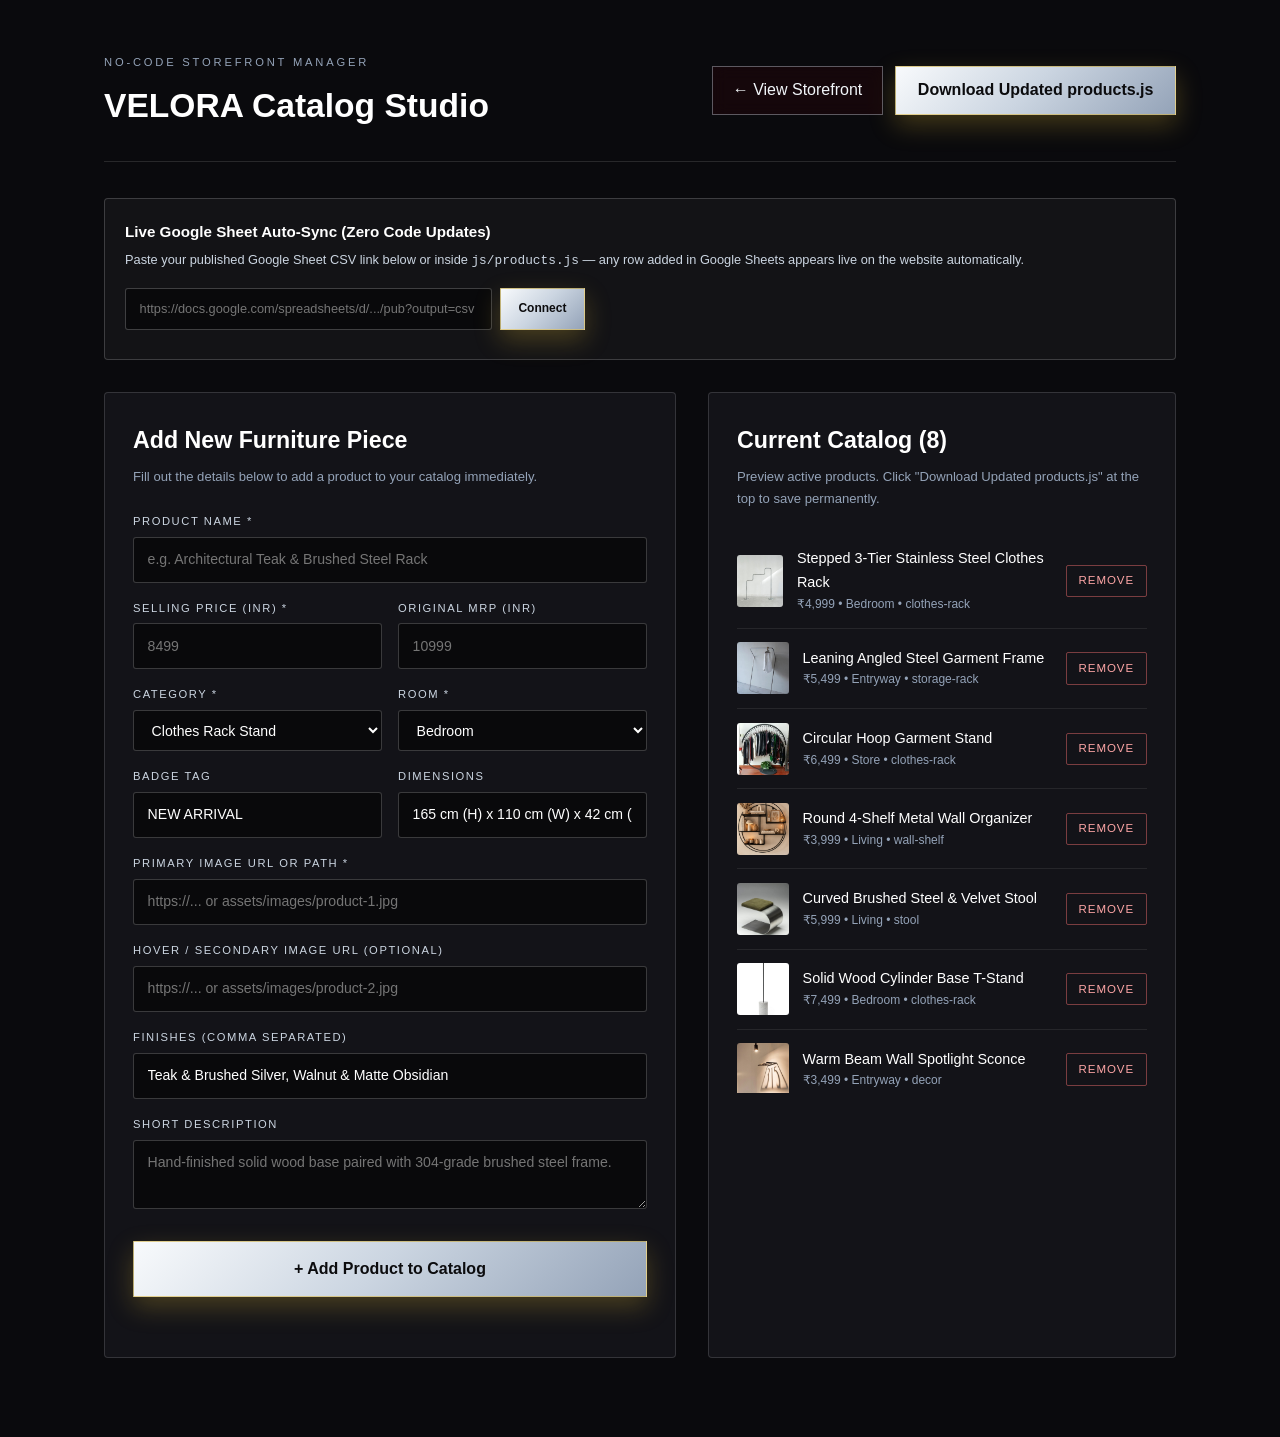
==== admin.html @ 6fe1821c "Editorial luxury polish on Royal Maroon & Champagne Gold theme" ====
﻿<!DOCTYPE html>
<html lang="en">
<head>
  <meta charset="UTF-8" />
  <meta name="viewport" content="width=device-width, initial-scale=1.0" />
  <title>VELORA — Studio Catalog Manager</title>
  <link rel="stylesheet" href="css/base.css?v=2027" />
  <link rel="stylesheet" href="css/components.css?v=2027" />
  <link rel="stylesheet" href="css/sections.css?v=2027" />
  <style>
    body { background: #0a0a0d; color: #f8fafc; min-height: 100vh; }
    .admin-wrap { max-width: 1120px; margin: 0 auto; padding: 3rem 1.5rem 5rem; }
    .admin-header { display: flex; flex-wrap: wrap; justify-content: space-between; align-items: center; gap: 1rem; padding-bottom: 1.75rem; border-bottom: 1px solid rgba(255,255,255,0.12); margin-bottom: 2.25rem; }
    .admin-grid { display: grid; grid-template-columns: 1.1fr 0.9fr; gap: 2rem; }
    @media (max-width: 900px) { .admin-grid { grid-template-columns: 1fr; } }
    .admin-card { background: #131318; border: 1px solid rgba(255,255,255,0.14); border-radius: 4px; padding: 1.75rem; }
    .admin-card h2 { font-family: var(--font-serif); font-size: 1.45rem; margin-bottom: 0.4rem; color: #ffffff; }
    .admin-sub { font-size: 0.82rem; color: #94a3b8; margin-bottom: 1.5rem; }
    .form-grid { display: grid; grid-template-columns: 1fr 1fr; gap: 1rem; }
    .form-full { grid-column: 1 / -1; }
    .field label { display: block; font-size: 0.7rem; letter-spacing: 0.14em; text-transform: uppercase; color: #cbd5e1; margin-bottom: 0.4rem; }
    .field input, .field select, .field textarea { width: 100%; padding: 0.65rem 0.85rem; background: #09090b; border: 1px solid rgba(255,255,255,0.2); border-radius: 3px; color: #ffffff; font-size: 0.88rem; }
    .field input:focus, .field select:focus, .field textarea:focus { outline: none; border-color: #ffffff; }
    .sheet-banner { background: rgba(255,255,255,0.04); border: 1px solid rgba(255,255,255,0.18); padding: 1.25rem; border-radius: 4px; margin-bottom: 2rem; }
    .product-list-item { display: flex; justify-content: space-between; align-items: center; gap: 1rem; padding: 0.85rem 0; border-bottom: 1px solid rgba(255,255,255,0.08); }
    .product-list-item img { width: 52px; height: 52px; object-fit: cover; border-radius: 3px; background: #1e1e24; }
    .btn-del { padding: 0.35rem 0.75rem; border: 1px solid rgba(248,113,113,0.45); color: #fca5a5; border-radius: 2px; font-size: 0.72rem; text-transform: uppercase; letter-spacing: 0.08em; }
    .btn-del:hover { background: rgba(239,68,68,0.16); }
    .toast-msg { margin-top: 1rem; font-size: 0.84rem; color: #86efac; min-height: 1.2em; }
  </style>
</head>
<body>
  <div class="admin-wrap">
    <div class="admin-header">
      <div>
        <span style="font-size:0.7rem;letter-spacing:0.25em;text-transform:uppercase;color:#94a3b8;">No-Code Storefront Manager</span>
        <h1 style="font-family:var(--font-serif);font-size:2.1rem;color:#ffffff;margin-top:0.2rem;">VELORA Catalog Studio</h1>
      </div>
      <div style="display:flex;gap:0.75rem;flex-wrap:wrap;">
        <a href="index.html" class="btn-outline-gold" style="padding:0.65rem 1.25rem;">&larr; View Storefront</a>
        <button type="button" id="downloadProductsBtn" class="btn-gold" style="padding:0.65rem 1.35rem;">Download Updated products.js</button>
      </div>
    </div>

    <div class="sheet-banner">
      <div style="display:flex;flex-wrap:wrap;justify-content:space-between;align-items:center;gap:1rem;">
        <div>
          <strong style="color:#ffffff;font-size:0.95rem;">Live Google Sheet Auto-Sync (Zero Code Updates)</strong>
          <p style="font-size:0.8rem;color:#cbd5e1;margin-top:0.25rem;">Paste your published Google Sheet CSV link below or inside <code>js/products.js</code> — any row added in Google Sheets appears live on the website automatically.</p>
        </div>
        <div style="display:flex;gap:0.5rem;flex:1;min-width:280px;max-width:460px;">
          <input type="url" id="sheetUrlInput" placeholder="https://docs.google.com/spreadsheets/d/.../pub?output=csv" style="flex:1;padding:0.6rem 0.85rem;background:#09090b;border:1px solid rgba(255,255,255,0.22);color:#fff;border-radius:3px;font-size:0.8rem;" />
          <button type="button" id="saveSheetBtn" class="btn-gold" style="padding:0.6rem 1.1rem;font-size:0.75rem;">Connect</button>
        </div>
      </div>
      <div id="sheetStatus" style="font-size:0.78rem;color:#94a3b8;margin-top:0.6rem;"></div>
    </div>

    <div class="admin-grid">
      <div class="admin-card">
        <h2>Add New Furniture Piece</h2>
        <p class="admin-sub">Fill out the details below to add a product to your catalog immediately.</p>
        <form id="addProductForm" class="form-grid">
          <div class="field form-full">
            <label>Product Name *</label>
            <input type="text" id="pName" required placeholder="e.g. Architectural Teak & Brushed Steel Rack" />
          </div>
          <div class="field">
            <label>Selling Price (INR) *</label>
            <input type="number" id="pPrice" required placeholder="8499" />
          </div>
          <div class="field">
            <label>Original MRP (INR)</label>
            <input type="number" id="pMrp" placeholder="10999" />
          </div>
          <div class="field">
            <label>Category *</label>
            <select id="pCategory">
              <option value="clothes-racks">Clothes Rack Stand</option>
              <option value="shoe-racks">Shoe Rack</option>
              <option value="storage-racks">Storage Rack</option>
              <option value="wall-shelves">Wall Shelves</option>
              <option value="stools">Sculpted Stools</option>
              <option value="decor">Home Decor</option>
            </select>
          </div>
          <div class="field">
            <label>Room *</label>
            <select id="pRoom">
              <option value="Bedroom">Bedroom</option>
              <option value="Entryway">Entryway</option>
              <option value="Living Room">Living Room</option>
              <option value="Dressing Area">Dressing Area</option>
              <option value="Dining & Bar">Dining & Bar</option>
            </select>
          </div>
          <div class="field">
            <label>Badge Tag</label>
            <input type="text" id="pBadge" value="NEW ARRIVAL" placeholder="NEW ARRIVAL / BEST SELLER" />
          </div>
          <div class="field">
            <label>Dimensions</label>
            <input type="text" id="pDim" value="165 cm (H) x 110 cm (W) x 42 cm (D)" />
          </div>
          <div class="field form-full">
            <label>Primary Image URL or Path *</label>
            <input type="text" id="pImg1" required placeholder="https://... or assets/images/product-1.jpg" />
          </div>
          <div class="field form-full">
            <label>Hover / Secondary Image URL (Optional)</label>
            <input type="text" id="pImg2" placeholder="https://... or assets/images/product-2.jpg" />
          </div>
          <div class="field form-full">
            <label>Finishes (Comma Separated)</label>
            <input type="text" id="pFinishes" value="Teak & Brushed Silver, Walnut & Matte Obsidian" />
          </div>
          <div class="field form-full">
            <label>Short Description</label>
            <textarea id="pDesc" rows="2" placeholder="Hand-finished solid wood base paired with 304-grade brushed steel frame."></textarea>
          </div>
          <div class="form-full" style="margin-top:0.5rem;">
            <button type="submit" class="btn-gold" style="width:100%;padding:0.85rem;">+ Add Product to Catalog</button>
          </div>
        </form>
        <div class="toast-msg" id="adminToast"></div>
      </div>

      <div class="admin-card">
        <h2>Current Catalog (<span id="catalogCount">0</span>)</h2>
        <p class="admin-sub">Preview active products. Click "Download Updated products.js" at the top to save permanently.</p>
        <div id="adminProductList" style="max-height:560px;overflow-y:auto;"></div>
      </div>
    </div>
  </div>

  <script src="js/products.js?v=2027"></script>
  <script>
    const STORAGE_KEY = 'velora_custom_products_v1';
    const SHEET_KEY = 'velora_google_sheet_csv';

    let catalog = JSON.parse(localStorage.getItem(STORAGE_KEY) || 'null') || (typeof VELORA_PRODUCTS !== 'undefined' ? [...VELORA_PRODUCTS] : []);

    const sheetInput = document.getElementById('sheetUrlInput');
    const sheetStatus = document.getElementById('sheetStatus');
    sheetInput.value = localStorage.getItem(SHEET_KEY) || '';

    document.getElementById('saveSheetBtn').addEventListener('click', () => {
      const url = sheetInput.value.trim();
      localStorage.setItem(SHEET_KEY, url);
      sheetStatus.style.color = '#86efac';
      sheetStatus.textContent = url ? '✓ Google Sheet CSV URL saved! Storefront will auto-load rows from this sheet.' : 'Cleared custom sheet URL.';
    });

    function renderCatalogList() {
      document.getElementById('catalogCount').textContent = catalog.length;
      const list = document.getElementById('adminProductList');
      list.innerHTML = catalog.map((p, idx) => `
        <div class="product-list-item">
          <div style="display:flex;align-items:center;gap:0.85rem;">
            <img src="${p.image}" alt="${p.name}" onerror="this.style.opacity=0.3" />
            <div>
              <div style="font-size:0.9rem;color:#fff;font-weight:500;">${p.name}</div>
              <div style="font-size:0.75rem;color:#94a3b8;">₹${Number(p.price).toLocaleString('en-IN')} &bull; ${p.room} &bull; ${p.category}</div>
            </div>
          </div>
          <button type="button" class="btn-del" data-idx="${idx}">Remove</button>
        </div>
      `).join('');

      list.querySelectorAll('.btn-del').forEach(btn => {
        btn.addEventListener('click', () => {
          catalog.splice(Number(btn.dataset.idx), 1);
          localStorage.setItem(STORAGE_KEY, JSON.stringify(catalog));
          renderCatalogList();
        });
      });
    }

    document.getElementById('addProductForm').addEventListener('submit', (e) => {
      e.preventDefault();
      const name = document.getElementById('pName').value.trim();
      const price = Number(document.getElementById('pPrice').value);
      const mrp = Number(document.getElementById('pMrp').value) || Math.round(price * 1.25);
      const img1 = document.getElementById('pImg1').value.trim();
      const img2 = document.getElementById('pImg2').value.trim() || img1;
      const finishes = document.getElementById('pFinishes').value.split(',').map(s => s.trim()).filter(Boolean);

      const newItem = {
        id: 'velora-' + name.toLowerCase().replace(/[^a-z0-9]+/g, '-') + '-' + Date.now().toString().slice(-4),
        name,
        category: document.getElementById('pCategory').value,
        room: document.getElementById('pRoom').value,
        price,
        originalPrice: mrp,
        badge: document.getElementById('pBadge').value.trim() || 'NEW ARRIVAL',
        image: img1,
        hoverImage: img2,
        finishes: finishes.length ? finishes : ['Teak & Brushed Silver'],
        dimensions: document.getElementById('pDim').value.trim(),
        material: '304-Grade Brushed Steel & Kiln-Dried Solid Wood',
        weightCapacity: '85 kg',
        description: document.getElementById('pDesc').value.trim() || 'Hand-finished solid wood base paired with heavy-gauge brushed steel frame.'
      };

      catalog.unshift(newItem);
      localStorage.setItem(STORAGE_KEY, JSON.stringify(catalog));
      renderCatalogList();
      e.target.reset();
      document.getElementById('adminToast').textContent = `✓ "${name}" added! Click "Download Updated products.js" to publish permanently.`;
    });

    document.getElementById('downloadProductsBtn').addEventListener('click', () => {
      const fileContent = `// VELORA Product Catalog (Updated via Catalog Studio)\nconst VELORA_GOOGLE_SHEET_CSV = ${JSON.stringify(sheetInput.value.trim())};\nconst VELORA_PRODUCTS = ${JSON.stringify(catalog, null, 2)};\n`;
      const blob = new Blob([fileContent], { type: 'application/javascript' });
      const a = document.createElement('a');
      a.href = URL.createObjectURL(blob);
      a.download = 'products.js';
      a.click();
    });

    renderCatalogList();
  </script>
</body>
</html>
---- css/base.css ----
﻿:root {
  --maroon-950: #1B0307;
  --maroon-900: #2B050B;
  --maroon-800: #3D0710;
  --maroon-700: #5A0B18;
  --maroon-600: #7A1022;
  --gold-200: #F8ECC2;
  --gold-300: #F1DC9A;
  --gold-400: #E3C66F;
  --gold-500: #D4AF37;
  --gold-600: #B8892B;
  --gold-700: #7A5410;
  --cream: #FBF5EC;
  --cream-dark: #F2E7D5;
  --surface-card: #FFFDF8;
  --white: #FFFDF8;
  --ink: #1A1A1A;
  --ink-muted: #58504B;
  --border-gold: rgba(212, 175, 55, 0.32);
  --border-dark: rgba(43, 5, 11, 0.1);
  --grad-gold: linear-gradient(135deg, #F1DC9A 0%, #D4AF37 50%, #B8892B 100%);
  --grad-gold-hover: linear-gradient(135deg, #F8ECC2 0%, #E3C66F 50%, #D4AF37 100%);
  --grad-velvet: radial-gradient(circle at 30% 20%, #5A0B18 0%, #3D0710 45%, #2B050B 100%);
  --font-wordmark: 'Cinzel', Georgia, serif;
  --font-display: 'Cormorant Garamond', Georgia, serif;
  --font-italic: 'Cormorant Garamond', Georgia, serif;
  --font-body: 'Poppins', -apple-system, BlinkMacSystemFont, sans-serif;
  --text-xs: clamp(0.72rem, 0.7rem + 0.15vw, 0.78rem);
  --text-sm: clamp(0.84rem, 0.8rem + 0.2vw, 0.92rem);
  --text-base: clamp(0.95rem, 0.92rem + 0.2vw, 1.04rem);
  --text-lg: clamp(1.15rem, 1.05rem + 0.4vw, 1.4rem);
  --text-xl: clamp(1.6rem, 1.35rem + 1vw, 2.25rem);
  --text-2xl: clamp(2.15rem, 1.7rem + 2vw, 3.45rem);
  --text-hero: clamp(2.8rem, 1.9rem + 4.4vw, 5.6rem);
  --container-max: 1380px;
  --gutter: clamp(1.25rem, 3vw, 3rem);
  --section-py: clamp(4.5rem, 8vw, 8.5rem);
  --shadow-soft: 0 14px 36px rgba(43, 5, 11, 0.06);
  --shadow-luxury: 0 24px 60px rgba(27, 3, 7, 0.3);
  --shadow-gold: 0 10px 28px rgba(212, 175, 55, 0.22);
  --ease-luxury: cubic-bezier(0.22, 1, 0.36, 1);
  --z-cursor: 9999;
  --z-preloader: 9000;
  --z-modal: 8000;
  --z-drawer: 7500;
  --z-header: 5000;
}

*, *::before, *::after { box-sizing: border-box; margin: 0; padding: 0; }
html { font-size: 16px; -webkit-font-smoothing: antialiased; }
body { font-family: var(--font-body); line-height: 1.65; color: var(--ink); background-color: var(--cream); overflow-x: hidden; }
::selection { background: var(--maroon-800); color: var(--gold-300); }
img, picture, video, svg { display: block; max-width: 100%; }
button, input, select, textarea { font: inherit; color: inherit; background: none; border: none; }
button { cursor: pointer; }
a { color: inherit; text-decoration: none; }
ul, ol { list-style: none; }
:focus-visible { outline: 2px solid var(--gold-500); outline-offset: 3px; }

.grain-overlay {
  position: fixed; inset: 0; width: 100%; height: 100%; pointer-events: none; z-index: 8500; opacity: 0.02;
  background-image: url("data:image/svg+xml,%3Csvg viewBox='0 0 200 200' xmlns='http://www.w3.org/2000/svg'%3E%3Cfilter id='n'%3E%3CfeTurbulence type='fractalNoise' baseFrequency='0.85' numOctaves='3' stitchTiles='stitch'/%3E%3C/filter%3E%3Crect width='100%25' height='100%25' filter='url(%23n)'/%3E%3C/svg%3E");
}

.container { width: 100%; max-width: var(--container-max); margin-inline: auto; padding-inline: var(--gutter); }
.section-dark { background: var(--grad-velvet); color: var(--cream); position: relative; }
.section-cream { background-color: var(--cream); color: var(--ink); position: relative; }
.font-display { font-family: var(--font-display); font-weight: 500; letter-spacing: 0.02em; line-height: 1.12; }
.font-wordmark { font-family: var(--font-wordmark); }
.font-italic { font-family: var(--font-italic); font-style: italic; }

.text-gold-gradient {
  background: var(--grad-gold); -webkit-background-clip: text; background-clip: text; -webkit-text-fill-color: transparent; color: var(--gold-500);
}

/* Shimmer reserved exclusively for Hero VELORA wordmark */
.shimmer-gold {
  background: linear-gradient(110deg, #B8892B 15%, #F8ECC2 38%, #D4AF37 52%, #F1DC9A 68%, #B8892B 85%);
  background-size: 220% auto; -webkit-background-clip: text; background-clip: text; -webkit-text-fill-color: transparent;
  animation: goldShimmer 5.5s linear infinite;
}
@keyframes goldShimmer { 0% { background-position: 200% center; } 100% { background-position: -200% center; } }

/* Varied Editorial Section Header Styles */
.section-eyebrow {
  display: inline-block; font-size: var(--text-xs); font-weight: 500;
  letter-spacing: 0.22em; text-transform: uppercase; color: var(--gold-700); margin-bottom: 0.65rem;
}
.section-dark .section-eyebrow { color: var(--gold-300); }

.section-eyebrow-lined {
  display: inline-flex; align-items: center; gap: 0.75rem; font-size: var(--text-xs); font-weight: 500;
  letter-spacing: 0.22em; text-transform: uppercase; color: var(--gold-700); margin-bottom: 0.65rem;
}
.section-eyebrow-lined::before, .section-eyebrow-lined::after { content: ''; width: 24px; height: 1px; background: var(--gold-600); }

.section-title { font-family: var(--font-display); font-size: var(--text-2xl); font-weight: 500; letter-spacing: 0.015em; line-height: 1.12; }
.gold-divider { width: 100%; height: 1px; border: 0; background: linear-gradient(90deg, transparent 0%, rgba(212, 175, 55, 0.35) 50%, transparent 100%); }

::-webkit-scrollbar { width: 7px; }
::-webkit-scrollbar-track { background: var(--maroon-950); }
::-webkit-scrollbar-thumb { background: var(--gold-600); border-radius: 2px; }

@media (prefers-reduced-motion: reduce) {
  *, *::before, *::after { animation-duration: 0.01ms !important; animation-iteration-count: 1 !important; transition-duration: 0.01ms !important; }
}
---- css/components.css ----
﻿.preloader {
  position: fixed; inset: 0; z-index: var(--z-preloader); background: var(--grad-velvet);
  display: flex; flex-direction: column; align-items: center; justify-content: center; gap: 1.25rem; overflow: hidden; will-change: transform;
}
.preloader::before { content: ''; position: absolute; inset: 0; background: radial-gradient(circle at center, rgba(212, 175, 55, 0.16) 0%, transparent 65%); pointer-events: none; }
.preloader-logo-wrap { position: relative; display: flex; flex-direction: column; align-items: center; text-align: center; padding: 1.5rem 2.5rem; }
.preloader-crest { width: 68px; height: auto; margin-bottom: 0.4rem; filter: drop-shadow(0 6px 18px rgba(212, 175, 55, 0.35)); }
.preloader-brand { font-family: var(--font-wordmark); font-size: clamp(2.1rem, 4vw, 3.4rem); font-weight: 600; letter-spacing: 0.24em; text-indent: 0.24em; }
.preloader-tagline { font-family: var(--font-italic); font-style: italic; font-size: var(--text-sm); color: var(--gold-300); letter-spacing: 0.08em; margin-top: 0.35rem; opacity: 0.9; }
.preloader-bar { width: 180px; height: 1.5px; background: rgba(241, 220, 154, 0.18); border-radius: 99px; overflow: hidden; margin-top: 0.75rem; }
.preloader-progress { width: 100%; height: 100%; background: var(--grad-gold); transform: scaleX(0); transform-origin: left center; }

@media (hover: hover) and (pointer: fine) {
  .cursor-dot, .cursor-ring { position: fixed; top: 0; left: 0; pointer-events: none; z-index: var(--z-cursor); border-radius: 50%; transform: translate(-50%, -50%); opacity: 0; transition: opacity 0.25s ease; will-change: transform, width, height; } .cursor-dot.is-active, .cursor-ring.is-active { opacity: 1; }
  .cursor-dot { width: 7px; height: 7px; background: var(--gold-400); box-shadow: 0 0 10px rgba(212, 175, 55, 0.8); }
  .cursor-ring {
    width: 38px; height: 38px; border: 1px solid rgba(212, 175, 55, 0.65); display: flex; align-items: center; justify-content: center;
    font-size: 0.62rem; font-weight: 600; letter-spacing: 0.14em; text-transform: uppercase; color: var(--maroon-950);
    transition: width 0.35s var(--ease-luxury), height 0.35s var(--ease-luxury), background-color 0.35s var(--ease-luxury), border-color 0.35s var(--ease-luxury);
  }
  .cursor-ring.is-hover { width: 56px; height: 56px; background: rgba(212, 175, 55, 0.14); border-color: var(--gold-300); }
  .cursor-ring.is-view { width: 76px; height: 76px; background: var(--grad-gold); border-color: transparent; box-shadow: var(--shadow-gold); }
}
@media (hover: none), (pointer: coarse) { .cursor-dot, .cursor-ring { display: none !important; } }

.btn-magnetic {
  position: relative; display: inline-flex; align-items: center; justify-content: center; gap: 0.65rem;
  padding: 0.88rem 1.95rem; border-radius: 2px; font-size: var(--text-xs); font-weight: 500; letter-spacing: 0.14em; text-transform: uppercase; overflow: hidden;
  transition: transform 0.35s var(--ease-luxury), box-shadow 0.35s var(--ease-luxury); will-change: transform;
}
.btn-magnetic .btn-text, .btn-magnetic svg { position: relative; z-index: 2; transition: transform 0.35s var(--ease-luxury); }
.btn-magnetic:hover svg { transform: translateX(4px); }

.btn-gold { background: var(--grad-gold); color: var(--maroon-950); font-weight: 600; box-shadow: 0 10px 28px rgba(212, 175, 55, 0.28); }
.btn-gold::before { content: ''; position: absolute; inset: 0; background: var(--grad-gold-hover); opacity: 0; transition: opacity 0.4s var(--ease-luxury); z-index: 1; }
.btn-gold:hover { box-shadow: 0 14px 36px rgba(212, 175, 55, 0.45); }
.btn-gold:hover::before { opacity: 1; }

.btn-outline-gold { border: 1px solid rgba(212, 175, 55, 0.55); color: var(--gold-300); background: rgba(43, 5, 11, 0.35); backdrop-filter: blur(8px); }
.btn-outline-gold::before { content: ''; position: absolute; inset: 0; background: var(--grad-gold); transform: scaleX(0); transform-origin: right center; transition: transform 0.45s var(--ease-luxury); z-index: 1; }
.btn-outline-gold:hover { color: var(--maroon-950); border-color: var(--gold-400); }
.btn-outline-gold:hover::before { transform: scaleX(1); transform-origin: left center; }

.btn-maroon { background: var(--maroon-900); color: var(--gold-300); border: 1px solid var(--maroon-800); }
.btn-maroon::before { content: ''; position: absolute; inset: 0; background: var(--grad-gold); transform: translateY(102%); transition: transform 0.4s var(--ease-luxury); z-index: 1; }
.btn-maroon:hover { color: var(--maroon-950); border-color: var(--gold-500); }
.btn-maroon:hover::before { transform: translateY(0); }

.badge-shimmer {
  position: relative; display: inline-block; padding: 0.28rem 0.7rem; border-radius: 2px; font-size: 0.65rem; font-weight: 600; letter-spacing: 0.12em; text-transform: uppercase; background: var(--gold-300); color: var(--maroon-950);
}


.whatsapp-float {
  position: fixed; bottom: 1.5rem; right: 1.5rem; z-index: 4500; display: inline-flex; align-items: center; gap: 0.6rem;
  padding: 0.8rem 1.25rem; border-radius: 2px; background: var(--maroon-900); color: var(--gold-300); border: none; box-shadow: 0 14px 34px rgba(27, 3, 7, 0.38); font-size: var(--text-xs); font-weight: 500;
  transition: transform 0.35s var(--ease-luxury), box-shadow 0.35s var(--ease-luxury);
}
.whatsapp-float:hover { transform: translateY(-4px); border-color: var(--gold-400); }
.whatsapp-float svg { width: 20px; height: 20px; color: #25D366; flex-shrink: 0; }
@media (max-width: 640px) { .whatsapp-float span { display: none; } .whatsapp-float { padding: 0.85rem; } }

/* ==========================================================================
   CART DRAWER, QUICK-VIEW MODAL & LUXURY TOAST (STEP 13)
   ========================================================================== */
.cart-drawer {
  position: fixed;
  top: 0;
  right: 0;
  width: min(440px, 94vw);
  height: 100dvh;
  background: var(--cream);
  color: var(--ink);
  z-index: var(--z-drawer);
  display: flex;
  flex-direction: column;
  box-shadow: -20px 0 60px rgba(27, 3, 7, 0.35);
  border-left: 1px solid rgba(212, 175, 55, 0.4);
  transform: translateX(105%); visibility: hidden; transition: transform 0.48s var(--ease-luxury), visibility 0.48s;
}

.cart-drawer.is-open { transform: translateX(0); visibility: visible; }

.cart-drawer-header {
  background: var(--maroon-950);
  color: var(--cream);
  padding: 1.35rem 1.5rem;
  display: flex;
  align-items: center;
  justify-content: space-between;
  border-bottom: 1px solid rgba(212, 175, 55, 0.3);
}

.cart-drawer-header h3 {
  font-family: var(--font-display);
  font-size: 1.15rem;
  letter-spacing: 0.1em;
  color: var(--gold-300);
}

.drawer-close-btn {
  width: 34px;
  height: 34px;
  border-radius: 50%;
  border: 1px solid rgba(212, 175, 55, 0.35);
  color: var(--gold-300);
  font-size: 1.3rem;
  display: flex;
  align-items: center;
  justify-content: center;
  transition: all 0.25s ease;
}

.drawer-close-btn:hover {
  background: var(--grad-gold);
  color: var(--maroon-950);
}

.cart-shipping-bar {
  background: var(--maroon-900);
  color: var(--gold-200);
  padding: 0.65rem 1.5rem;
  font-size: var(--text-xs);
  text-align: center;
  border-bottom: 1px solid rgba(212, 175, 55, 0.2);
}

.cart-items-body {
  flex: 1;
  overflow-y: auto;
  padding: 1.35rem 1.5rem;
  display: flex;
  flex-direction: column;
  gap: 1rem;
}

.cart-empty-state {
  margin: auto;
  text-align: center;
  padding: 2rem 1rem;
  color: var(--ink-muted);
}

.cart-empty-state h4 {
  font-family: var(--font-display);
  color: var(--maroon-900);
  margin-bottom: 0.4rem;
}

.cart-line-item {
  display: grid;
  grid-template-columns: 76px 1fr;
  gap: 1rem;
  padding: 0.9rem;
  background: var(--white);
  border-radius: 4px; border: none;
  animation: fadeSlideIn 0.35s var(--ease-luxury);
}

@keyframes fadeSlideIn {
  from { opacity: 0; transform: translateY(10px); }
  to { opacity: 1; transform: translateY(0); }
}

.cart-line-item img {
  width: 76px;
  height: 90px;
  object-fit: cover;
  border-radius: 10px;
}

.cart-line-info {
  display: flex;
  flex-direction: column;
  justify-content: space-between;
  gap: 0.4rem;
}

.cart-line-top {
  display: flex;
  justify-content: space-between;
  gap: 0.5rem;
}

.cart-line-title {
  font-size: 0.88rem;
  font-weight: 600;
  color: var(--maroon-900);
  line-height: 1.3;
}

.cart-line-finish {
  font-size: 0.72rem;
  color: var(--ink-muted);
}

.cart-remove-btn {
  font-size: 0.72rem;
  color: var(--ink-muted);
  text-decoration: underline;
}

.cart-remove-btn:hover {
  color: var(--maroon-700);
}

.cart-line-bottom {
  display: flex;
  align-items: center;
  justify-content: space-between;
  margin-top: 0.35rem;
}

.qty-stepper {
  display: inline-flex;
  align-items: center;
  border: 1px solid rgba(43, 5, 11, 0.18);
  border-radius: 999px;
  overflow: hidden;
}

.qty-stepper button {
  width: 26px;
  height: 26px;
  font-weight: 600;
  color: var(--maroon-900);
}

.qty-stepper button:hover {
  background: rgba(212, 175, 55, 0.2);
}

.qty-stepper span {
  padding-inline: 0.55rem;
  font-size: 0.8rem;
  font-weight: 600;
}

.cart-drawer-footer {
  padding: 1.25rem 1.5rem 1.5rem;
  background: var(--white);
  border-top: 1px solid rgba(43, 5, 11, 0.1);
  display: flex;
  flex-direction: column;
  gap: 0.85rem;
}

.promo-row {
  display: flex;
  gap: 0.5rem;
}

.promo-row input {
  flex: 1;
  padding: 0.5rem 0.9rem;
  border: 1px solid rgba(43, 5, 11, 0.2);
  border-radius: 999px;
  font-size: var(--text-xs);
}

.promo-row button {
  padding: 0.5rem 1rem;
  border-radius: 999px;
  background: var(--maroon-900);
  color: var(--gold-300);
  font-size: var(--text-xs);
  font-weight: 500;
}

.cart-summary-row {
  display: flex;
  justify-content: space-between;
  align-items: center;
  font-size: var(--text-sm);
}

.cart-total-row {
  font-size: 1.08rem;
  font-weight: 600;
  color: var(--maroon-900);
  padding-top: 0.5rem;
  border-top: 1px dashed rgba(43, 5, 11, 0.15);
}

.cart-cta-stack {
  display: flex;
  flex-direction: column;
  gap: 0.55rem;
}

.cart-cta-stack .btn-magnetic {
  width: 100%;
  padding-block: 0.82rem;
}

/* Quick-View Modal */
.qv-modal {
  position: fixed;
  inset: 0;
  z-index: var(--z-modal);
  display: flex;
  align-items: center;
  justify-content: center;
  padding: 1.25rem;
  opacity: 0;
  visibility: hidden;
  transition: all 0.35s var(--ease-luxury);
}

.qv-modal.is-open {
  opacity: 1;
  visibility: visible;
}

.qv-dialog {
  position: relative;
  width: 100%;
  max-width: 860px;
  max-height: 90dvh;
  overflow-y: auto;
  background: var(--cream);
  border-radius: 4px; border: none;
  box-shadow: var(--shadow-luxury);
  display: grid;
  grid-template-columns: 1fr 1.05fr;
  transform: translateY(20px) scale(0.97);
  transition: transform 0.4s var(--ease-luxury);
}

.qv-modal.is-open .qv-dialog {
  transform: translateY(0) scale(1);
}

.qv-close {
  position: absolute;
  top: 1rem;
  right: 1rem;
  z-index: 5;
  width: 38px;
  height: 38px;
  border-radius: 50%;
  background: var(--maroon-950);
  color: var(--gold-300);
  font-size: 1.4rem;
  display: flex;
  align-items: center;
  justify-content: center;
}

.qv-media {
  background: var(--white);
  min-height: 360px;
}

.qv-media img {
  width: 100%;
  height: 100%;
  object-fit: cover;
}

.qv-content {
  padding: 2.25rem 2rem;
  display: flex;
  flex-direction: column;
  justify-content: center;
  gap: 1rem;
}

.qv-title {
  font-family: var(--font-display);
  font-size: 1.55rem;
  color: var(--maroon-900);
}

.qv-desc {
  font-size: var(--text-sm);
  color: var(--ink-muted);
  line-height: 1.7;
}

.qv-finishes {
  display: flex;
  flex-wrap: wrap;
  gap: 0.5rem;
}

.qv-finish-btn {
  padding: 0.42rem 0.95rem;
  border-radius: 999px;
  border: 1px solid rgba(43, 5, 11, 0.2);
  font-size: var(--text-xs);
  background: var(--white);
}

.qv-finish-btn.is-active {
  background: var(--maroon-900);
  color: var(--gold-300);
  border-color: var(--maroon-900);
}

/* Luxury Notification Toast */
.velora-toast {
  position: fixed;
  bottom: 1.5rem;
  left: 50%;
  transform: translateX(-50%) translateY(120%);
  z-index: 9500;
  background: var(--maroon-950);
  color: var(--gold-200);
  border: 1px solid var(--gold-500);
  padding: 0.78rem 1.5rem;
  border-radius: 999px;
  font-size: var(--text-xs);
  letter-spacing: 0.06em;
  box-shadow: var(--shadow-luxury);
  transition: transform 0.4s var(--ease-luxury);
}

.velora-toast.is-visible {
  transform: translateX(-50%) translateY(0);
}

@media (max-width: 768px) {
  .qv-dialog {
    grid-template-columns: 1fr;
  }
  .qv-media {
    max-height: 300px;
  }
}
---- css/sections.css ----
﻿/* HEADER & NAVBAR */
.site-header { position: fixed; top: 0; left: 0; width: 100%; z-index: var(--z-header); transition: transform 0.45s var(--ease-luxury); }
.site-header.is-hidden { transform: translateY(-100%); }
.announcement-bar { background: var(--maroon-950); color: var(--gold-300); border-bottom: 1px solid rgba(212, 175, 55, 0.2); font-size: var(--text-xs); letter-spacing: 0.05em; }
.announcement-bar.is-dismissed { display: none; }
.announcement-inner { display: flex; align-items: center; justify-content: center; gap: 1.5rem; padding-block: 0.55rem; position: relative; }
.announcement-item { display: inline-flex; align-items: center; gap: 0.45rem; }
.announcement-item svg { color: var(--gold-400); }
.announcement-item strong { color: var(--gold-400); font-weight: 600; }
.announcement-sep { color: rgba(212, 175, 55, 0.3); }
.announcement-close { position: absolute; right: var(--gutter); font-size: 1.15rem; color: var(--gold-300); opacity: 0.7; }

.navbar { position: relative; background: rgba(251, 245, 236, 0.96); backdrop-filter: blur(16px); -webkit-backdrop-filter: blur(16px); border-bottom: 1px solid rgba(43, 5, 11, 0.1); transition: background-color 0.45s var(--ease-luxury), box-shadow 0.45s var(--ease-luxury); } .site-header.is-scrolled .navbar { background: rgba(251, 245, 236, 0.98); box-shadow: 0 10px 32px rgba(43, 5, 11, 0.12); border-bottom-color: rgba(212, 175, 55, 0.35); }
.site-header.is-scrolled .navbar { background: rgba(43, 5, 11, 0.9); border-bottom-color: rgba(212, 175, 55, 0.35); box-shadow: 0 12px 35px rgba(27, 3, 7, 0.35); }
.navbar-inner { display: flex; align-items: center; justify-content: space-between; padding-block: 0.85rem; gap: 1.5rem; }

.brand-logo { display: flex; flex-direction: column; align-items: center; text-align: center; line-height: 1; }
.brand-crest { width: 58px; height: auto; margin-bottom: -2px; }
.brand-wordmark { display: inline-flex; align-items: center; gap: 0.45rem; font-family: var(--font-wordmark); font-size: clamp(1.25rem, 1.8vw, 1.65rem); font-weight: 600; letter-spacing: 0.14em; color: var(--maroon-900); transition: color 0.35s ease; } .site-header.is-scrolled .brand-wordmark { color: var(--maroon-900); }
.site-header.is-scrolled .brand-wordmark { color: var(--gold-300); }
.brand-line { width: 18px; height: 1px; background: var(--gold-500); }
.brand-sub { font-family: var(--font-italic); font-style: italic; font-size: 0.7rem; color: var(--gold-700); letter-spacing: 0.04em; margin-top: 2px; } .site-header.is-scrolled .brand-sub { color: var(--gold-700); }
.site-header.is-scrolled .brand-sub { color: var(--gold-400); }

.nav-links { display: flex; align-items: center; gap: 0.5rem; }
.nav-link { display: inline-flex; align-items: center; gap: 0.3rem; padding: 0.5rem 1.05rem; border-radius: 2px; font-size: var(--text-sm); font-weight: 500; color: var(--ink); transition: all 0.3s var(--ease-luxury); } .site-header.is-scrolled .nav-link { color: var(--ink); }
.site-header.is-scrolled .nav-link { color: var(--cream); }
.nav-link:hover { color: var(--maroon-800); background: rgba(212, 175, 55, 0.16); } .site-header.is-scrolled .nav-link:hover { color: var(--maroon-800); background: rgba(212, 175, 55, 0.16); }
.site-header.is-scrolled .nav-link:hover { color: var(--gold-300); background: rgba(212, 175, 55, 0.15); }
.nav-link.is-active { background: var(--maroon-900); color: var(--gold-300); border-bottom: none; } .site-header.is-scrolled .nav-link.is-active { background: var(--maroon-900); color: var(--gold-300); }
.site-header.is-scrolled .nav-link.is-active { background: var(--grad-gold); color: var(--maroon-950); font-weight: 600; }

.has-mega { position: static; }
.mega-menu {
  position: absolute; top: 100%; left: 0; width: 100%; background: var(--maroon-950); color: var(--cream);
  border-top: 1px solid rgba(212, 175, 55, 0.25); border-bottom: 1px solid rgba(212, 175, 55, 0.35);
  padding-block: 2.5rem; opacity: 0; visibility: hidden; transform: translateY(12px); transition: all 0.4s var(--ease-luxury); box-shadow: var(--shadow-luxury);
}
.has-mega:hover .mega-menu, .has-mega:focus-within .mega-menu { opacity: 1; visibility: visible; transform: translateY(0); }
.mega-grid { display: grid; grid-template-columns: 1fr 1fr 1.3fr; gap: 2.5rem; align-items: center; }
.mega-heading { display: block; font-family: var(--font-display); font-size: var(--text-xs); letter-spacing: 0.2em; text-transform: uppercase; color: var(--gold-400); margin-bottom: 1rem; padding-bottom: 0.5rem; border-bottom: 1px solid rgba(212, 175, 55, 0.2); }
.mega-col ul { display: flex; flex-direction: column; gap: 0.65rem; }
.mega-col a { font-size: var(--text-sm); color: rgba(251, 245, 236, 0.82); transition: color 0.25s ease, transform 0.25s ease; display: inline-block; }
.mega-col a:hover { color: var(--gold-300); transform: translateX(6px); }
.mega-featured { position: relative; border-radius: 14px; overflow: hidden; border: 1px solid rgba(212, 175, 55, 0.35); height: 210px; }
.mega-featured img { width: 100%; height: 100%; object-fit: cover; }
.mega-featured-overlay { position: absolute; inset: 0; background: linear-gradient(to top, rgba(27, 3, 7, 0.92), rgba(27, 3, 7, 0.25)); padding: 1.25rem; display: flex; flex-direction: column; justify-content: flex-end; align-items: flex-start; gap: 0.4rem; }
.mega-featured-overlay h4 { font-family: var(--font-display); font-size: 1.15rem; color: var(--gold-200); }
.mega-cta { font-size: var(--text-xs); color: var(--gold-400); letter-spacing: 0.08em; text-transform: uppercase; }

.nav-actions { display: flex; align-items: center; gap: 0.65rem; }
.icon-btn { position: relative; width: 40px; height: 40px; border-radius: 2px; display: inline-flex; align-items: center; justify-content: center; color: var(--maroon-900); transition: all 0.3s ease; } .site-header.is-scrolled .icon-btn { color: var(--maroon-900); }
.site-header.is-scrolled .icon-btn { color: var(--cream); }
.icon-btn:hover { background: rgba(212, 175, 55, 0.16); color: var(--gold-600); }
.site-header.is-scrolled .icon-btn:hover { color: var(--gold-300); }
.action-badge { position: absolute; top: 2px; right: 2px; min-width: 18px; height: 18px; padding-inline: 4px; border-radius: 999px; background: var(--maroon-900); color: var(--gold-300); font-size: 0.65rem; font-weight: 600; display: flex; align-items: center; justify-content: center; border: 1px solid var(--gold-500); }

.search-drawer { background: var(--maroon-950); border-top: 1px solid rgba(212, 175, 55, 0.25); max-height: 0; overflow: hidden; transition: max-height 0.4s var(--ease-luxury); }
.search-drawer.is-open { max-height: 84px; }
.search-drawer-inner { display: flex; align-items: center; gap: 1rem; padding-block: 1rem; color: var(--gold-300); }
.search-drawer input { flex: 1; color: var(--cream); font-size: var(--text-base); }
.search-drawer button { font-size: 1.5rem; color: var(--gold-300); }

.mobile-menu-btn { display: none; flex-direction: column; gap: 5px; width: 28px; }
.mobile-menu-btn span { display: block; width: 100%; height: 1.8px; background: var(--maroon-900); } .site-header.is-scrolled .mobile-menu-btn span { background: var(--maroon-900); }
.site-header.is-scrolled .mobile-menu-btn span { background: var(--gold-300); }
.mobile-drawer { position: fixed; top: 0; left: 0; width: min(340px, 85vw); height: 100dvh; background: var(--grad-velvet); color: var(--cream); z-index: var(--z-drawer); padding: 2rem; display: flex; flex-direction: column; justify-content: space-between; transform: translateX(-105%); visibility: hidden; transition: transform 0.45s var(--ease-luxury), visibility 0.45s; border-right: 1px solid rgba(212, 175, 55, 0.3); }
.mobile-drawer.is-open { transform: translateX(0); visibility: visible; } .product-media-link { position: absolute; inset: 0; display: block; }
.mobile-drawer-header { display: flex; align-items: center; justify-content: space-between; padding-bottom: 1.25rem; border-bottom: 1px solid rgba(212, 175, 55, 0.25); }
.mobile-drawer-header button { font-size: 1.8rem; color: var(--gold-300); }
.mobile-nav-list { display: flex; flex-direction: column; gap: 1.25rem; margin-block: 2rem; }
.mobile-nav-link { font-family: var(--font-display); font-size: 1.2rem; letter-spacing: 0.08em; color: var(--cream); }
.mobile-drawer-footer { font-size: var(--text-xs); color: var(--gold-300); border-top: 1px solid rgba(212, 175, 55, 0.2); padding-top: 1rem; }
.drawer-backdrop { position: fixed; inset: 0; background: rgba(15, 2, 4, 0.65); backdrop-filter: blur(4px); z-index: 7000; opacity: 0; visibility: hidden; transition: all 0.35s ease; }
.drawer-backdrop.is-visible { opacity: 1; visibility: visible; }

/* HERO SECTION */
.hero-section { position: relative; min-height: 100svh; display: flex; align-items: center; padding-top: clamp(7.5rem, 12vw, 9.5rem); padding-bottom: clamp(4rem, 7vw, 6rem); overflow: hidden; background: radial-gradient(circle at 75% 45%, #5A0B18 0%, #3D0710 42%, #1B0307 100%); }
.hero-ambient-glow { position: absolute; top: 15%; right: 8%; width: min(560px, 70vw); height: min(560px, 70vw); border-radius: 50%; background: radial-gradient(circle, rgba(212, 175, 55, 0.22) 0%, rgba(212, 175, 55, 0) 70%); filter: blur(40px); pointer-events: none; }
.hero-particles { position: absolute; inset: 0; pointer-events: none; overflow: hidden; }
.gold-dust { position: absolute; border-radius: 50%; background: radial-gradient(circle, #F8ECC2 0%, #D4AF37 70%, transparent 100%); opacity: 0.45; animation: floatDust linear infinite; }
@keyframes floatDust { 0% { transform: translateY(0) translateX(0) scale(1); opacity: 0; } 20% { opacity: 0.65; } 80% { opacity: 0.4; } 100% { transform: translateY(-140px) translateX(25px) scale(0.6); opacity: 0; } }
.hero-grid { position: relative; z-index: 2; display: grid; grid-template-columns: 1.12fr 0.88fr; align-items: center; gap: clamp(2.5rem, 5vw, 4.5rem); }
.hero-kicker { line-height: 1.5; padding-bottom: 2px; font-size: var(--text-xs); font-weight: 500; letter-spacing: 0.34em; text-transform: uppercase; color: var(--gold-300); margin-bottom: 0.65rem; }
.hero-title { font-family: var(--font-wordmark); font-size: var(--text-hero); font-weight: 600; letter-spacing: 0.1em; line-height: 1.02; margin-bottom: 0.75rem; }
.hero-tagline-wrap { display: flex; align-items: center; gap: 1rem; margin-bottom: 1.5rem; }
.hero-line { width: clamp(32px, 5vw, 64px); height: 1px; background: var(--grad-gold); }
.hero-tagline { font-size: clamp(1.2rem, 2vw, 1.75rem); color: var(--gold-200); letter-spacing: 0.03em; }
.hero-desc { max-width: 52ch; font-size: var(--text-base); color: rgba(251, 245, 236, 0.82); margin-bottom: 2.15rem; line-height: 1.75; }
.hero-cta-group { display: flex; flex-wrap: wrap; align-items: center; gap: 1rem; margin-bottom: 3rem; }
.hero-pillars { display: inline-flex; align-items: center; gap: clamp(1.1rem, 2.5vw, 2rem); padding-top: 1.5rem; border-top: 1px solid rgba(212, 175, 55, 0.22); }
.pillar-item { display: flex; align-items: center; gap: 0.75rem; font-size: var(--text-xs); line-height: 1.35; color: var(--cream); }
.pillar-icon { width: 40px; height: 40px; border-radius: 50%; border: 1px solid rgba(212, 175, 55, 0.4); background: rgba(212, 175, 55, 0.08); color: var(--gold-400); display: flex; align-items: center; justify-content: center; flex-shrink: 0; }
.pillar-sep { width: 1px; height: 30px; background: rgba(212, 175, 55, 0.25); }

.hero-visual { display: flex; justify-content: center; }
.hero-arch-frame { position: relative; width: 100%; max-width: 450px; padding: 0; border-radius: 232px 232px 4px 4px; border: 1px solid rgba(212, 175, 55, 0.38); background: linear-gradient(180deg, rgba(255, 255, 255, 0.06) 0%, rgba(27, 3, 7, 0.45) 100%); box-shadow: 0 30px 80px rgba(15, 2, 4, 0.65); animation: gentleLevitate 6s ease-in-out infinite; }
@keyframes gentleLevitate { 0%, 100% { transform: translateY(0px); } 50% { transform: translateY(-10px); } }
.hero-arch-inner { position: relative; width: 100%; aspect-ratio: 4 / 5; border-radius: 230px 230px 2px 2px; overflow: hidden; background: var(--cream); }
.hero-slide { position: absolute; inset: 0; opacity: 0; visibility: hidden; transform: scale(1.06); transition: opacity 0.8s var(--ease-luxury), transform 1s var(--ease-luxury), visibility 0.8s; }
.hero-slide.is-active { opacity: 1; visibility: visible; transform: scale(1); }
.hero-slide img { width: 100%; height: 100%; object-fit: cover; }
.hero-floating-tag { position: absolute; bottom: 1rem; left: 1rem; right: 1rem; padding: 0.85rem 1.15rem; border-radius: 2px; background: rgba(27, 3, 7, 0.88); backdrop-filter: blur(12px); display: flex; flex-direction: column; gap: 0.15rem; color: var(--cream); }
.tag-label { font-size: 0.65rem; text-transform: uppercase; letter-spacing: 0.16em; color: var(--gold-400); }
.hero-floating-tag strong { font-family: var(--font-display); font-size: 0.98rem; font-weight: 500; color: var(--white); }
.tag-price { position: absolute; right: 1.15rem; top: 50%; transform: translateY(-50%); font-weight: 600; font-size: 0.95rem; color: var(--gold-300); }
.hero-slider-controls { display: flex; align-items: center; justify-content: center; gap: 1rem; margin-top: 0.95rem; }
.hero-arrow { width: 32px; height: 32px; border-radius: 50%; border: 1px solid rgba(212, 175, 55, 0.4); color: var(--gold-300); display: flex; align-items: center; justify-content: center; transition: all 0.3s ease; }
.hero-arrow:hover { background: var(--grad-gold); color: var(--maroon-950); }
.hero-dots { display: flex; align-items: center; gap: 0.5rem; }
.hero-dot { width: 8px; height: 8px; border-radius: 99px; background: rgba(241, 220, 154, 0.3); transition: all 0.35s var(--ease-luxury); }
.hero-dot.is-active { width: 24px; background: var(--grad-gold); }
.hero-scroll-cue { position: absolute; bottom: 1.25rem; left: 50%; transform: translateX(-50%); display: flex; flex-direction: column; align-items: center; gap: 0.45rem; font-size: 0.65rem; letter-spacing: 0.24em; text-transform: uppercase; color: var(--gold-300); opacity: 0.75; }
.scroll-stem { width: 1px; height: 28px; background: linear-gradient(180deg, var(--gold-400), transparent); animation: scrollPulse 2s infinite ease-in-out; }
@keyframes scrollPulse { 0%, 100% { transform: scaleY(0.5); opacity: 0.4; } 50% { transform: scaleY(1); opacity: 1; } }

/* CATEGORY STRIP (STEP 5) */
.category-strip { background: var(--cream); padding-block: 2.35rem; border-bottom: 1px solid var(--border-dark); }
.category-bar-inner { display: flex; align-items: center; justify-content: space-between; gap: 1.5rem; }
.category-list { display: grid; grid-template-columns: repeat(6, 1fr); flex: 1; align-items: center; }
.category-card {
  display: flex; flex-direction: column; align-items: center; justify-content: center; gap: 0.65rem;
  padding: 0.85rem 1rem; text-align: center; border-right: 1px solid rgba(43, 5, 11, 0.1);
  transition: transform 0.35s var(--ease-luxury), color 0.35s ease;
}
.category-card:last-child { border-right: none; }
.category-icon-box {
  width: 52px; height: 52px; border-radius: 50%; display: flex; align-items: center; justify-content: center;
  color: var(--maroon-900); background: rgba(212, 175, 55, 0.08); border: 1px solid transparent;
  transition: all 0.4s var(--ease-luxury);
}
.category-card:hover .category-icon-box {
  background: var(--maroon-900); color: var(--gold-300); border-color: var(--gold-500); transform: translateY(-5px) scale(1.06);
  box-shadow: 0 10px 24px rgba(43, 5, 11, 0.18);
}
.category-name { font-size: var(--text-xs); font-weight: 500; color: var(--ink); line-height: 1.3; transition: color 0.3s ease; }
.category-card:hover .category-name { color: var(--maroon-700); font-weight: 600; }

/* INFINITE GOLD MARQUEE (STEP 5) */
.gold-marquee {
  background: var(--maroon-950); color: var(--gold-300); border-top: 1px solid rgba(212, 175, 55, 0.35);
  border-bottom: 1px solid rgba(212, 175, 55, 0.35); padding-block: 0.95rem; overflow: hidden; white-space: nowrap;
}
.marquee-track { display: inline-flex; align-items: center; gap: 2.5rem; animation: marqueeScroll 28s linear infinite; will-change: transform; }
.gold-marquee:hover .marquee-track { animation-play-state: paused; }
.marquee-item { display: inline-flex; align-items: center; gap: 2.5rem; font-family: var(--font-display); font-size: var(--text-sm); letter-spacing: 0.18em; text-transform: uppercase; }
.marquee-diamond { color: var(--gold-500); font-size: 0.7rem; }
@keyframes marqueeScroll { 0% { transform: translateX(0); } 100% { transform: translateX(-50%); } }

/* RESPONSIVE */
@media (max-width: 1024px) {
  .nav-links { display: none; }
  .mobile-menu-btn { display: flex; }
  .category-bar-inner { flex-direction: column; }
  .category-list { width: 100%; grid-template-columns: repeat(3, 1fr); gap: 0.75rem; }
  .category-card { border-right: none; border: 1px solid rgba(43, 5, 11, 0.08); border-radius: 12px; }
}
@media (max-width: 960px) {
  .hero-grid { grid-template-columns: 1fr; text-align: center; }
  .hero-tagline-wrap, .hero-cta-group, .hero-pillars { justify-content: center; }
  .hero-desc { margin-inline: auto; }
  .hero-arch-frame { max-width: 380px; }
}
@media (max-width: 640px) {
  .hide-mobile { display: none; }
  .brand-crest { width: 46px; }
  .category-list { grid-template-columns: repeat(2, 1fr); }
  .hero-pillars { flex-wrap: wrap; gap: 1rem; }
  .pillar-sep { display: none; }
}

/* ==========================================================================
   BEST SELLERS & VELVET PROMO BANNER (STEP 6)
   ========================================================================== */
.bestsellers-section {
  padding-block: var(--section-py);
  background: var(--cream);
}

.section-header-row {
  display: flex;
  flex-wrap: wrap;
  align-items: flex-end;
  justify-content: space-between;
  gap: 1.5rem;
  margin-bottom: 2.75rem;
}

.filter-tabs {
  display: flex;
  flex-wrap: wrap;
  gap: 0.5rem;
}

.filter-tab {
  padding: 0.5rem 1.15rem;
  border-radius: 999px;
  font-size: var(--text-xs);
  font-weight: 500;
  letter-spacing: 0.05em;
  border: 1px solid rgba(43, 5, 11, 0.16);
  color: var(--ink);
  background: var(--white);
  transition: all 0.3s var(--ease-luxury);
}

.filter-tab:hover {
  border-color: var(--gold-500);
  color: var(--maroon-800);
}

.filter-tab.is-active {
  background: var(--maroon-900);
  color: var(--gold-300);
  border-color: var(--maroon-900);
}

/* Main Grid: 4 Product Cards + Velvet Promo Banner on Desktop */
.bestsellers-layout {
  display: grid;
  grid-template-columns: 1fr 310px;
  gap: 1.75rem;
  align-items: stretch;
}

.products-grid {
  display: grid;
  grid-template-columns: repeat(2, 1fr);
  gap: 1.6rem;
}

@media (min-width: 1240px) {
  .products-grid {
    grid-template-columns: repeat(4, 1fr);
  }
  .bestsellers-layout {
    grid-template-columns: 1fr 290px;
  }
}

/* 3D Tilt Product Card */
.product-card {
  position: relative;
  background: var(--white);
  border-radius: 4px; border: 1px solid transparent;
  overflow: hidden;
  display: flex;
  flex-direction: column;
  transition: transform 0.45s var(--ease-luxury), box-shadow 0.45s var(--ease-luxury), border-color 0.45s ease;
  transform-style: preserve-3d;
  will-change: transform;
}

.product-card:hover {
  box-shadow: 0 22px 48px rgba(43, 5, 11, 0.14);
  border-color: rgba(212, 175, 55, 0.55);
}

.product-media {
  position: relative;
  aspect-ratio: 4 / 4.6;
  overflow: hidden;
  background: #F4ECE1;
}

.product-media img {
  position: absolute;
  inset: 0;
  width: 100%;
  height: 100%;
  object-fit: cover;
  transition: opacity 0.65s var(--ease-luxury), transform 0.85s var(--ease-luxury);
}

.product-img-hover {
  opacity: 0;
  transform: scale(1.06);
}

.product-card:hover .product-img-main {
  opacity: 0;
  transform: scale(1.04);
}

.product-card:hover .product-img-hover {
  opacity: 1;
  transform: scale(1);
}

.product-top-bar {
  position: absolute;
  top: 0.85rem;
  left: 0.85rem;
  right: 0.85rem;
  z-index: 3;
  display: flex;
  align-items: center;
  justify-content: space-between;
}

.wishlist-btn {
  width: 36px;
  height: 36px;
  border-radius: 50%;
  background: rgba(255, 255, 255, 0.9);
  backdrop-filter: blur(6px);
  color: var(--maroon-900);
  display: flex;
  align-items: center;
  justify-content: center;
  box-shadow: 0 4px 12px rgba(0, 0, 0, 0.08);
  transition: transform 0.3s cubic-bezier(0.34, 1.56, 0.64, 1), background-color 0.3s ease, color 0.3s ease;
}

.wishlist-btn:hover {
  transform: scale(1.14);
}

.wishlist-btn.is-wishlisted {
  background: var(--maroon-900);
  color: var(--gold-300);
}

.wishlist-btn.is-wishlisted svg {
  fill: var(--gold-400);
}

/* Quick View & Slide-Up Actions */
.product-quick-actions {
  position: absolute;
  bottom: 0.85rem;
  left: 0.85rem;
  right: 0.85rem;
  z-index: 3;
  display: flex;
  gap: 0.5rem;
  transform: translateY(120%);
  opacity: 0;
  transition: transform 0.42s var(--ease-luxury), opacity 0.35s ease;
}

.product-card:hover .product-quick-actions {
  transform: translateY(0);
  opacity: 1;
}

.btn-quick-view {
  flex: 1;
  padding: 0.6rem 0.85rem;
  border-radius: 999px;
  background: rgba(27, 3, 7, 0.88);
  backdrop-filter: blur(8px);
  color: var(--gold-300);
  border: 1px solid rgba(212, 175, 55, 0.45);
  font-size: 0.72rem;
  font-weight: 500;
  letter-spacing: 0.08em;
  text-transform: uppercase;
  transition: background-color 0.3s ease, color 0.3s ease;
}

.btn-quick-view:hover {
  background: var(--grad-gold);
  color: var(--maroon-950);
}

/* Card Body */
.product-body {
  padding: 1.1rem 1.15rem 1.25rem;
  display: flex;
  flex-direction: column;
  justify-content: space-between;
  flex: 1;
  gap: 0.85rem;
}

.product-title {
  font-family: var(--font-body);
  font-size: 0.94rem;
  font-weight: 500;
  color: var(--ink);
  line-height: 1.38;
  transition: color 0.25s ease;
}

.product-card:hover .product-title {
  color: var(--maroon-800);
}

.product-footer-row {
  display: flex;
  align-items: center;
  justify-content: space-between;
  gap: 0.5rem;
  flex-wrap: wrap;
}

.product-price-box {
  display: flex;
  align-items: baseline;
  gap: 0.45rem;
}

.price-now {
  font-size: 1rem;
  font-weight: 600;
  color: var(--maroon-900);
}

.price-mrp {
  font-size: 0.78rem;
  color: var(--ink-muted);
  text-decoration: line-through;
}

.btn-add-cart {
  padding: 0.48rem 1rem;
  border-radius: 2px; background: var(--maroon-950);
  color: var(--gold-300);
  font-size: 0.74rem;
  font-weight: 500;
  letter-spacing: 0.04em;
  transition: all 0.3s var(--ease-luxury);
}

.btn-add-cart:hover {
  background: var(--grad-gold);
  color: var(--maroon-950);
  font-weight: 600;
  transform: translateY(-2px);
}

/* Velvet Promo Card (Right Side like Screenshot) */
.velvet-promo-card {
  position: relative;
  border-radius: 4px; overflow: hidden; background: var(--grad-velvet); border: 1px solid rgba(212, 175, 55, 0.42);
  display: flex;
  flex-direction: column;
  justify-content: space-between;
  align-items: center;
  text-align: center;
  padding: 2.25rem 1.5rem;
  color: var(--cream);
  box-shadow: var(--shadow-luxury);
  min-height: 380px;
}

.velvet-promo-bg {
  position: absolute;
  inset: 0;
  width: 100%;
  height: 100%;
  object-fit: cover;
  opacity: 0.35;
  mix-blend-mode: luminosity;
  transition: transform 0.9s var(--ease-luxury);
}

.velvet-promo-card:hover .velvet-promo-bg {
  transform: scale(1.07);
}

.velvet-promo-overlay {
  position: absolute;
  inset: 0;
  background: radial-gradient(circle at center, rgba(90, 11, 24, 0.55) 0%, rgba(27, 3, 7, 0.92) 100%);
}

.velvet-promo-content {
  position: relative;
  z-index: 2;
  display: flex;
  flex-direction: column;
  align-items: center;
  justify-content: center;
  height: 100%;
  gap: 1rem;
}

.velvet-promo-brand {
  font-family: var(--font-display);
  font-size: 1.75rem;
  font-weight: 600;
  letter-spacing: 0.16em;
}

.velvet-promo-sub {
  font-family: var(--font-italic);
  font-style: italic;
  font-size: 0.85rem;
  color: var(--gold-300);
}

.velvet-promo-quote {
  font-family: var(--font-italic);
  font-style: italic;
  font-size: 1.15rem;
  color: var(--gold-200);
  margin-block: 0.75rem;
}

@media (max-width: 1024px) {
  .bestsellers-layout {
    grid-template-columns: 1fr;
  }
  .velvet-promo-card {
    min-height: 280px;
  }
}
@media (max-width: 560px) {
  .products-grid {
    grid-template-columns: 1fr;
  }
}

/* ==========================================================================
   PINNED HORIZONTAL-SCROLL COLLECTIONS (STEP 7)
   ========================================================================== */
.collections-section { position: relative; background: var(--grad-velvet); color: var(--cream); overflow: hidden; min-height: 100vh; display: flex; flex-direction: column; justify-content: center; padding-block: clamp(2.5rem, 4vh, 3.75rem);
  border-top: 1px solid rgba(212, 175, 55, 0.25);
  border-bottom: 1px solid rgba(212, 175, 55, 0.25);
}

.collections-header { display: flex; flex-wrap: wrap; align-items: flex-end; justify-content: space-between; gap: 1rem; margin-bottom: clamp(1.5rem, 3vh, 2.25rem); }

.collections-hint {
  display: inline-flex;
  align-items: center;
  gap: 0.65rem;
  font-size: var(--text-xs);
  letter-spacing: 0.18em;
  text-transform: uppercase;
  color: var(--gold-300);
  opacity: 0.85;
}

.collections-track-wrapper {
  width: 100%;
  overflow: visible;
}

.collections-track {
  display: flex;
  gap: clamp(1.5rem, 3vw, 2.5rem);
  padding-left: var(--gutter);
  padding-right: clamp(4rem, 12vw, 10rem);
  will-change: transform;
}

.collection-panel {
  position: relative;
  flex: 0 0 min(460px, 84vw);
  height: clamp(360px, 56vh, 490px);
  border-radius: 4px; overflow: hidden; border: none;
  background: var(--maroon-950);
  display: flex;
  flex-direction: column;
  justify-content: flex-end;
  box-shadow: 0 26px 65px rgba(15, 2, 4, 0.55);
  transition: border-color 0.4s ease, transform 0.5s var(--ease-luxury);
}

.collection-panel:hover {
  border-color: var(--gold-400);
}

.collection-panel img {
  position: absolute;
  inset: 0;
  width: 100%;
  height: 100%;
  object-fit: cover;
  opacity: 0.82;
  transition: transform 0.95s var(--ease-luxury), opacity 0.5s ease;
}

.collection-panel:hover img {
  transform: scale(1.07);
  opacity: 0.95;
}

.collection-panel-overlay {
  position: absolute;
  inset: 0;
  background: linear-gradient(
    180deg,
    rgba(27, 3, 7, 0.15) 0%,
    rgba(27, 3, 7, 0.45) 48%,
    rgba(27, 3, 7, 0.95) 100%
  );
}

.collection-index {
  position: absolute;
  top: 1.35rem;
  left: 1.5rem;
  z-index: 2;
  font-family: var(--font-display);
  font-size: 2.25rem;
  font-weight: 600;
  color: rgba(241, 220, 154, 0.35);
  line-height: 1;
}

.collection-badge {
  position: absolute;
  top: 1.5rem;
  right: 1.5rem;
  z-index: 2;
  padding: 0.32rem 0.85rem;
  border-radius: 999px;
  background: rgba(27, 3, 7, 0.78);
  backdrop-filter: blur(8px);
  border: 1px solid rgba(212, 175, 55, 0.4);
  font-size: 0.68rem;
  letter-spacing: 0.12em;
  text-transform: uppercase;
  color: var(--gold-300);
}

.collection-body {
  position: relative;
  z-index: 2;
  padding: 2rem 1.75rem;
}

.collection-subtitle {
  font-family: var(--font-italic);
  font-style: italic;
  font-size: var(--text-sm);
  color: var(--gold-300);
  margin-bottom: 0.35rem;
}

.collection-title {
  font-family: var(--font-display);
  font-size: clamp(1.35rem, 2vw, 1.75rem);
  font-weight: 500;
  color: var(--white);
  margin-bottom: 0.75rem;
}

.collection-meta {
  display: flex;
  align-items: center;
  justify-content: space-between;
  padding-top: 0.9rem;
  border-top: 1px solid rgba(212, 175, 55, 0.25);
  font-size: var(--text-xs);
  color: var(--gold-200);
  letter-spacing: 0.08em;
  text-transform: uppercase;
}

/* Mobile fallback: smooth horizontal swipe if GSAP pin is disabled on small screens */
@media (max-width: 768px) {
  .collections-track-wrapper {
    overflow-x: auto;
    scroll-snap-type: x mandatory;
    -webkit-overflow-scrolling: touch;
    padding-bottom: 1rem;
  }
  .collections-track-wrapper::-webkit-scrollbar {
    height: 4px;
  }
  .collection-panel {
    scroll-snap-align: center;
  }
}

/* ==========================================================================
   WHY CHOOSE VELORA & ANIMATED COUNTERS (STEP 8)
   ========================================================================== */
.why-section {
  padding-block: var(--section-py);
  background: var(--cream);
  position: relative;
}

.why-header {
  text-align: center;
  max-width: 680px;
  margin-inline: auto;
  margin-bottom: 3.5rem;
}

.why-lead {
  margin-top: 0.85rem;
  color: var(--ink-muted);
  font-size: var(--text-base);
}

.pillars-grid {
  display: grid;
  grid-template-columns: repeat(5, 1fr);
  gap: 1.35rem;
  margin-bottom: 4rem;
}

.why-card {
  background: var(--white);
  border: 1px solid rgba(43, 5, 11, 0.08);
  border-radius: 4px; padding: 2rem 1.35rem; border: none;
  text-align: center;
  display: flex;
  flex-direction: column;
  align-items: center;
  gap: 0.9rem;
  transition: transform 0.45s var(--ease-luxury),
              box-shadow 0.45s var(--ease-luxury),
              border-color 0.4s ease;
}

.why-card:hover {
  transform: translateY(-8px);
  border-color: var(--gold-500);
  box-shadow: 0 22px 45px rgba(43, 5, 11, 0.1);
}

.why-icon-ring {
  width: 60px;
  height: 60px;
  border-radius: 50%;
  background: var(--maroon-900);
  color: var(--gold-300);
  border: 1px solid var(--gold-500);
  display: flex;
  align-items: center;
  justify-content: center;
  margin-bottom: 0.25rem;
  box-shadow: 0 8px 20px rgba(43, 5, 11, 0.18);
  transition: transform 0.4s var(--ease-luxury);
}

.why-card:hover .why-icon-ring {
  transform: scale(1.08) rotate(4deg);
}

.why-card h3 {
  font-family: var(--font-display);
  font-size: 1.05rem;
  font-weight: 600;
  color: var(--maroon-900);
}

.why-card p {
  font-size: var(--text-xs);
  color: var(--ink-muted);
  line-height: 1.6;
}

/* Velvet Impact Counter Banner */
.counters-banner {
  background: var(--grad-velvet);
  border-radius: 4px; border: none;
  padding: clamp(2.25rem, 4vw, 3.5rem) clamp(1.5rem, 4vw, 3.5rem);
  display: grid;
  grid-template-columns: repeat(3, 1fr);
  gap: 2rem;
  text-align: center;
  color: var(--cream);
  box-shadow: var(--shadow-luxury);
  position: relative;
  overflow: hidden;
}

.counters-banner::before {
  content: '';
  position: absolute;
  inset: 0;
  background: radial-gradient(circle at 50% 0%, rgba(212, 175, 55, 0.18), transparent 70%);
  pointer-events: none;
}

.counter-item {
  position: relative;
  z-index: 2;
  display: flex;
  flex-direction: column;
  align-items: center;
  gap: 0.35rem;
}

.counter-item:not(:last-child)::after {
  content: '';
  position: absolute;
  right: -1rem;
  top: 15%;
  height: 70%;
  width: 1px;
  background: linear-gradient(180deg, transparent, rgba(212, 175, 55, 0.35), transparent);
}

.counter-number {
  font-family: var(--font-display);
  font-size: clamp(2.2rem, 3.8vw, 3.4rem);
  font-weight: 600;
  line-height: 1.1;
}

.counter-label {
  font-size: var(--text-xs);
  letter-spacing: 0.18em;
  text-transform: uppercase;
  color: var(--gold-200);
  opacity: 0.88;
}

@media (max-width: 1120px) {
  .pillars-grid {
    grid-template-columns: repeat(3, 1fr);
  }
}

@media (max-width: 768px) {
  .pillars-grid {
    grid-template-columns: repeat(2, 1fr);
  }
  .counters-banner {
    grid-template-columns: 1fr;
    gap: 2.25rem;
  }
  .counter-item:not(:last-child)::after {
    display: none;
  }
}

@media (max-width: 480px) {
  .pillars-grid {
    grid-template-columns: 1fr;
  }
}

/* ==========================================================================
   SHOP BY ROOM INTERACTIVE BENTO GRID (STEP 9)
   ========================================================================== */
.rooms-section {
  padding-block: var(--section-py);
  background: var(--cream-dark);
  border-top: 1px solid var(--border-dark);
  border-bottom: 1px solid var(--border-dark);
}

.rooms-bento {
  display: grid;
  grid-template-columns: repeat(12, 1fr);
  grid-auto-rows: 270px;
  gap: 1.5rem;
}

.room-card {
  position: relative;
  border-radius: 4px; overflow: hidden; border: none;
  background: var(--maroon-950);
  display: flex;
  flex-direction: column;
  justify-content: flex-end;
  padding: 1.85rem;
  color: var(--cream);
  box-shadow: var(--shadow-soft);
  transition: border-color 0.4s ease, box-shadow 0.45s var(--ease-luxury);
}

.room-card:hover {
  border-color: var(--gold-500);
  box-shadow: 0 24px 55px rgba(27, 3, 7, 0.25);
}

/* Bento Grid Spans */
.room-bedroom {
  grid-column: span 6;
  grid-row: span 2;
}

.room-living {
  grid-column: span 3;
  grid-row: span 1;
}

.room-entryway {
  grid-column: span 3;
  grid-row: span 1;
}

.room-store {
  grid-column: span 6;
  grid-row: span 1;
}

.room-media {
  position: absolute;
  inset: 0;
  width: 100%;
  height: 100%;
  object-fit: cover;
  transform: scale(1.06);
  transition: transform 0.95s var(--ease-luxury), filter 0.5s ease;
}

.room-card:hover .room-media {
  transform: scale(1);
}

.room-overlay {
  position: absolute;
  inset: 0;
  background: linear-gradient(
    180deg,
    rgba(27, 3, 7, 0.08) 0%,
    rgba(27, 3, 7, 0.42) 55%,
    rgba(27, 3, 7, 0.92) 100%
  );
  transition: opacity 0.4s ease;
}

.room-content {
  position: relative;
  z-index: 2;
  display: flex;
  flex-direction: column;
  align-items: flex-start;
  gap: 0.35rem;
}

.room-tag {
  font-size: 0.68rem;
  font-weight: 500;
  letter-spacing: 0.2em;
  text-transform: uppercase;
  color: var(--gold-300);
}

.room-title {
  font-family: var(--font-display);
  font-size: clamp(1.25rem, 1.8vw, 1.75rem);
  font-weight: 500;
  color: var(--white);
}

.room-cta {
  margin-top: 0.4rem;
  display: inline-flex;
  align-items: center;
  gap: 0.45rem;
  font-size: var(--text-xs);
  font-weight: 500;
  letter-spacing: 0.1em;
  text-transform: uppercase;
  color: var(--gold-400);
  transition: gap 0.3s ease, color 0.3s ease;
}

.room-card:hover .room-cta {
  gap: 0.75rem;
  color: var(--gold-200);
}

@media (max-width: 1024px) {
  .rooms-bento {
    grid-template-columns: repeat(2, 1fr);
    grid-auto-rows: 260px;
  }
  .room-bedroom,
  .room-store {
    grid-column: span 2;
    grid-row: span 1;
  }
  .room-living,
  .room-entryway {
    grid-column: span 1;
  }
}

@media (max-width: 600px) {
  .rooms-bento {
    grid-template-columns: 1fr;
    grid-auto-rows: 240px;
  }
  .room-bedroom,
  .room-living,
  .room-entryway,
  .room-store {
    grid-column: span 1;
  }
}

/* ==========================================================================
   SCULPTURAL FEATURED PRODUCT SPOTLIGHT (STEP 10)
   ========================================================================== */
.spotlight-section {
  padding-block: var(--section-py);
  background: var(--grad-velvet);
  color: var(--cream);
  position: relative;
  overflow: hidden;
}

.spotlight-section::before {
  content: '';
  position: absolute;
  top: 50%;
  left: 25%;
  transform: translate(-50%, -50%);
  width: min(540px, 75vw);
  height: min(540px, 75vw);
  border-radius: 50%;
  background: radial-gradient(circle, rgba(212, 175, 55, 0.18), transparent 70%);
  pointer-events: none;
}

.spotlight-grid {
  position: relative;
  z-index: 2;
  display: grid;
  grid-template-columns: 1fr 1.05fr;
  align-items: center;
  gap: clamp(2.5rem, 6vw, 5.5rem);
}

.spotlight-stage {
  position: relative;
  border-radius: 26px;
  padding: 1.25rem;
  background: rgba(255, 255, 255, 0.04);
  border: 1px solid rgba(212, 175, 55, 0.38);
  box-shadow: 0 32px 80px rgba(15, 2, 4, 0.65);
}

.spotlight-image-box {
  position: relative;
  border-radius: 18px;
  overflow: hidden;
  aspect-ratio: 4 / 4.8;
  background: var(--white);
}

.spotlight-image-box img {
  width: 100%;
  height: 100%;
  object-fit: cover;
}

/* Interactive Pulsing Gold Hotspots */
.hotspot-pin {
  position: absolute;
  z-index: 4;
  width: 34px;
  height: 34px;
  border-radius: 50%;
  background: var(--maroon-950);
  border: 2px solid var(--gold-400);
  color: var(--gold-300);
  display: flex;
  align-items: center;
  justify-content: center;
  font-size: 0.78rem;
  font-weight: 600;
  box-shadow: 0 0 0 6px rgba(212, 175, 55, 0.22);
  animation: hotspotPulse 2.4s infinite ease-in-out;
  transition: transform 0.3s ease, background-color 0.3s ease;
}

.hotspot-pin:hover,
.hotspot-pin.is-active {
  background: var(--grad-gold);
  color: var(--maroon-950);
  transform: scale(1.15);
}

@keyframes hotspotPulse {
  0%, 100% {
    box-shadow: 0 0 0 4px rgba(212, 175, 55, 0.25);
  }
  50% {
    box-shadow: 0 0 0 12px rgba(212, 175, 55, 0);
  }
}

.hotspot-card {
  position: absolute;
  bottom: 1.15rem;
  left: 1.15rem;
  right: 1.15rem;
  z-index: 5;
  padding: 1rem 1.25rem;
  border-radius: 14px;
  background: rgba(27, 3, 7, 0.92);
  backdrop-filter: blur(12px);
  border: 1px solid rgba(212, 175, 55, 0.45);
  color: var(--cream);
  transition: opacity 0.35s ease, transform 0.35s var(--ease-luxury);
}

.hotspot-card h4 {
  font-family: var(--font-display);
  font-size: 0.95rem;
  color: var(--gold-300);
  margin-bottom: 0.2rem;
}

.hotspot-card p {
  font-size: var(--text-xs);
  color: rgba(251, 245, 236, 0.85);
}

/* Right Column Details */
.spotlight-details {
  display: flex;
  flex-direction: column;
  align-items: flex-start;
  gap: 1.25rem;
}

.spotlight-price-row {
  display: flex;
  align-items: baseline;
  gap: 0.9rem;
}

.spotlight-price {
  font-family: var(--font-display);
  font-size: clamp(1.75rem, 2.5vw, 2.35rem);
  font-weight: 600;
  color: var(--gold-300);
}

.spotlight-mrp {
  font-size: 1.05rem;
  color: rgba(251, 245, 236, 0.5);
  text-decoration: line-through;
}

.spotlight-desc {
  font-size: var(--text-base);
  color: rgba(251, 245, 236, 0.84);
  line-height: 1.75;
  max-width: 54ch;
}

.finish-selector {
  display: flex;
  flex-direction: column;
  gap: 0.6rem;
  margin-block: 0.4rem;
}

.finish-label {
  font-size: var(--text-xs);
  letter-spacing: 0.16em;
  text-transform: uppercase;
  color: var(--gold-300);
}

.finish-pills {
  display: flex;
  flex-wrap: wrap;
  gap: 0.65rem;
}

.finish-pill {
  padding: 0.52rem 1.15rem;
  border-radius: 999px;
  border: 1px solid rgba(212, 175, 55, 0.35);
  background: rgba(255, 255, 255, 0.04);
  color: var(--cream);
  font-size: var(--text-xs);
  transition: all 0.3s ease;
}

.finish-pill.is-active,
.finish-pill:hover {
  background: var(--grad-gold);
  color: var(--maroon-950);
  border-color: var(--gold-400);
  font-weight: 600;
}

.spotlight-specs {
  display: grid;
  grid-template-columns: repeat(2, 1fr);
  gap: 1rem;
  width: 100%;
  padding-block: 1.15rem;
  border-top: 1px solid rgba(212, 175, 55, 0.22);
  border-bottom: 1px solid rgba(212, 175, 55, 0.22);
}

.spec-box span {
  display: block;
  font-size: 0.68rem;
  text-transform: uppercase;
  letter-spacing: 0.14em;
  color: var(--gold-400);
}

.spec-box strong {
  font-size: var(--text-sm);
  font-weight: 500;
  color: var(--cream);
}

.spotlight-actions {
  display: flex;
  flex-wrap: wrap;
  gap: 1rem;
  margin-top: 0.5rem;
}

@media (max-width: 960px) {
  .spotlight-grid {
    grid-template-columns: 1fr;
  }
  .spotlight-stage {
    max-width: 440px;
    margin-inline: auto;
  }
}

/* ==========================================================================
   TESTIMONIALS CAROUSEL & LOOKBOOK GALLERY (STEP 11)
   ========================================================================== */
.testimonials-section {
  padding-block: var(--section-py);
  background: var(--cream);
  overflow: hidden;
}

.testimonials-controls {
  display: flex;
  align-items: center;
  gap: 0.75rem;
}

.slider-circle-btn {
  width: 46px;
  height: 46px;
  border-radius: 50%;
  border: 1px solid rgba(43, 5, 11, 0.2);
  background: var(--white);
  color: var(--maroon-900);
  display: flex;
  align-items: center;
  justify-content: center;
  transition: all 0.35s var(--ease-luxury);
}

.slider-circle-btn:hover {
  background: var(--maroon-900);
  color: var(--gold-300);
  border-color: var(--maroon-900);
}

.testimonials-track {
  display: grid;
  grid-auto-flow: column;
  grid-auto-columns: calc(33.333% - 1.15rem);
  gap: 1.7rem;
  overflow-x: auto;
  scroll-snap-type: x mandatory;
  scroll-behavior: smooth;
  scrollbar-width: none;
  padding-block: 0.5rem 1.5rem;
  cursor: grab;
}

.testimonials-track::-webkit-scrollbar {
  display: none;
}

.testimonials-track:active {
  cursor: grabbing;
}

.testimonial-card {
  scroll-snap-align: start;
  background: var(--white);
  border: 1px solid rgba(43, 5, 11, 0.09);
  border-radius: 4px; padding: 2.15rem 1.85rem; border: none;
  display: flex;
  flex-direction: column;
  justify-content: space-between;
  gap: 1.5rem;
  box-shadow: var(--shadow-soft);
  transition: transform 0.4s var(--ease-luxury), border-color 0.4s ease;
}

.testimonial-card:hover {
  transform: translateY(-6px);
  border-color: var(--gold-500);
}

.testimonial-stars {
  color: var(--gold-500);
  letter-spacing: 0.15em;
  font-size: 0.95rem;
}

.testimonial-quote {
  font-family: var(--font-italic);
  font-style: italic;
  font-size: 1.05rem;
  line-height: 1.7;
  color: var(--ink);
}

.testimonial-author {
  display: flex;
  align-items: center;
  justify-content: space-between;
  padding-top: 1rem;
  border-top: 1px solid rgba(43, 5, 11, 0.08);
}

.author-info strong {
  display: block;
  font-size: 0.92rem;
  font-weight: 600;
  color: var(--maroon-900);
}

.author-info span {
  font-size: var(--text-xs);
  color: var(--ink-muted);
}

.verified-pill {
  font-size: 0.68rem;
  font-weight: 500;
  padding: 0.25rem 0.65rem;
  border-radius: 999px;
  background: rgba(212, 175, 55, 0.15);
  color: var(--maroon-800);
}

/* Lookbook / Instagram Gallery */
.gallery-section {
  padding-bottom: var(--section-py);
  background: var(--cream);
}

.gallery-header {
  text-align: center;
  max-width: 620px;
  margin-inline: auto;
  margin-bottom: 2.75rem;
}

.gallery-grid {
  display: grid;
  grid-template-columns: repeat(4, 1fr);
  gap: 1.25rem;
}

.gallery-tile {
  position: relative;
  aspect-ratio: 1 / 1.12;
  border-radius: 4px; overflow: hidden; border: none;
  background: var(--maroon-950);
}

.gallery-tile img {
  width: 100%;
  height: 100%;
  object-fit: cover;
  transition: transform 0.85s var(--ease-luxury), opacity 0.45s ease;
}

.gallery-tile-overlay {
  position: absolute;
  inset: 0;
  background: linear-gradient(180deg, rgba(27, 3, 7, 0.1), rgba(27, 3, 7, 0.85));
  opacity: 0;
  display: flex;
  flex-direction: column;
  align-items: center;
  justify-content: center;
  gap: 0.65rem;
  color: var(--gold-300);
  padding: 1.25rem;
  text-align: center;
  transition: opacity 0.4s ease;
}

.gallery-tile:hover img {
  transform: scale(1.08);
  opacity: 0.75;
}

.gallery-tile:hover .gallery-tile-overlay {
  opacity: 1;
}

.gallery-tile-overlay span {
  font-size: var(--text-xs);
  letter-spacing: 0.14em;
  text-transform: uppercase;
  border-bottom: 1px solid var(--gold-400);
  padding-bottom: 2px;
}

@media (max-width: 1024px) {
  .testimonials-track {
    grid-auto-columns: calc(50% - 0.85rem);
  }
  .gallery-grid {
    grid-template-columns: repeat(2, 1fr);
  }
}

@media (max-width: 640px) {
  .testimonials-track {
    grid-auto-columns: 88%;
  }
}

/* ==========================================================================
   NEWSLETTER & CINEMATIC GOLD-FILL FOOTER (STEP 12)
   ========================================================================== */
.site-footer {
  background: var(--maroon-950);
  color: var(--cream);
  padding-top: clamp(4rem, 7vw, 6.5rem);
  padding-bottom: 2.5rem;
  border-top: 1px solid rgba(212, 175, 55, 0.35);
  position: relative;
  overflow: hidden;
}

.newsletter-box {
  background: var(--grad-velvet);
  border: 1px solid rgba(212, 175, 55, 0.42);
  border-radius: 4px; padding: clamp(2.25rem, 4.5vw, 3.75rem); border: none;
  display: grid;
  grid-template-columns: 1.1fr 0.9fr;
  align-items: center;
  gap: 2.5rem;
  margin-bottom: 4.5rem;
  box-shadow: var(--shadow-luxury);
}

.newsletter-copy h2 {
  font-family: var(--font-display);
  font-size: clamp(1.5rem, 2.5vw, 2.3rem);
  font-weight: 500;
  color: var(--gold-200);
  margin-bottom: 0.65rem;
}

.newsletter-copy p {
  font-size: var(--text-sm);
  color: rgba(251, 245, 236, 0.8);
  max-width: 48ch;
}

.newsletter-form {
  display: flex;
  align-items: center;
  gap: 0.65rem;
  background: rgba(15, 2, 4, 0.65);
  border: 1px solid rgba(212, 175, 55, 0.4);
  border-radius: 999px;
  padding: 0.45rem 0.45rem 0.45rem 1.35rem;
}

.newsletter-form input {
  flex: 1;
  min-width: 0;
  color: var(--cream);
  font-size: var(--text-sm);
}

.newsletter-form input::placeholder {
  color: rgba(251, 245, 236, 0.45);
}

.newsletter-feedback {
  margin-top: 0.65rem;
  font-size: var(--text-xs);
  color: var(--gold-300);
  min-height: 1.2em;
}

/* Footer Columns */
.footer-grid {
  display: grid;
  grid-template-columns: 1.4fr 1fr 1fr 1.1fr;
  gap: 2.5rem;
  padding-bottom: 3.5rem;
  border-bottom: 1px solid rgba(212, 175, 55, 0.2);
}

.footer-brand-desc {
  font-size: var(--text-sm);
  color: rgba(251, 245, 236, 0.75);
  margin-block: 1rem 1.35rem;
  max-width: 34ch;
  line-height: 1.7;
}

.social-row {
  display: flex;
  align-items: center;
  gap: 0.75rem;
}

.social-link {
  width: 38px;
  height: 38px;
  border-radius: 50%;
  border: 1px solid rgba(212, 175, 55, 0.35);
  color: var(--gold-300);
  display: flex;
  align-items: center;
  justify-content: center;
  transition: all 0.3s ease;
}

.social-link:hover {
  background: var(--grad-gold);
  color: var(--maroon-950);
  transform: translateY(-3px);
}

.footer-heading {
  font-family: var(--font-display);
  font-size: var(--text-xs);
  letter-spacing: 0.2em;
  text-transform: uppercase;
  color: var(--gold-400);
  margin-bottom: 1.15rem;
}

.footer-links {
  display: flex;
  flex-direction: column;
  gap: 0.7rem;
}

.footer-links a,
.footer-contact li {
  font-size: var(--text-sm);
  color: rgba(251, 245, 236, 0.78);
  transition: color 0.25s ease, transform 0.25s ease;
  display: inline-block;
}

.footer-links a:hover {
  color: var(--gold-300);
  transform: translateX(5px);
}

.footer-contact {
  display: flex;
  flex-direction: column;
  gap: 0.75rem;
}

/* Giant Scroll-Fill VELORA Watermark */
.footer-watermark-wrap {
  padding-block: 2.5rem 1.5rem;
  text-align: center;
  user-select: none;
  overflow: hidden;
}

.footer-watermark {
  font-family: var(--font-display);
  font-size: clamp(3.6rem, 15vw, 13.5rem);
  font-weight: 700;
  letter-spacing: 0.14em;
  line-height: 0.95;
  color: transparent;
  -webkit-text-stroke: 1.5px rgba(212, 175, 55, 0.35);
  background: linear-gradient(90deg, #F1DC9A 0%, #D4AF37 50%, #B8892B 100%);
  background-repeat: no-repeat;
  background-size: 0% 100%;
  -webkit-background-clip: text;
  background-clip: text;
  transition: background-size 0.2s linear;
}

/* Bottom Bar & Indian Payment Pills */
.footer-bottom {
  display: flex;
  flex-wrap: wrap;
  align-items: center;
  justify-content: space-between;
  gap: 1rem;
  padding-top: 1.5rem;
  border-top: 1px solid rgba(212, 175, 55, 0.16);
  font-size: var(--text-xs);
  color: rgba(251, 245, 236, 0.65);
}

.payment-pills {
  display: flex;
  flex-wrap: wrap;
  align-items: center;
  gap: 0.5rem;
}

.pay-pill {
  padding: 0.28rem 0.7rem;
  border-radius: 6px;
  background: rgba(255, 255, 255, 0.06);
  border: 1px solid rgba(212, 175, 55, 0.28);
  color: var(--gold-200);
  font-size: 0.68rem;
  font-weight: 500;
  letter-spacing: 0.06em;
}

@media (max-width: 960px) {
  .newsletter-box {
    grid-template-columns: 1fr;
  }
  .footer-grid {
    grid-template-columns: repeat(2, 1fr);
  }
}

@media (max-width: 560px) {
  .footer-grid {
    grid-template-columns: 1fr;
  }
  .newsletter-form {
    flex-direction: column;
    border-radius: 18px;
    padding: 0.75rem;
  }
  .newsletter-form input,
  .newsletter-form button {
    width: 100%;
  }
}


.hero-split .char {
  display: inline-block;
  background: linear-gradient(110deg, #B8892B 15%, #F8ECC2 38%, #D4AF37 52%, #F1DC9A 68%, #B8892B 85%);
  background-size: 600% auto;
  -webkit-background-clip: text;
  background-clip: text;
  -webkit-text-fill-color: transparent;
  animation: goldShimmer 5.5s linear infinite;
}
.hero-arch-wrap { width: 100%; max-width: 450px; }
.product-card.is-tilting { transition: box-shadow 0.45s var(--ease-luxury), border-color 0.45s ease !important; }

.product-media { border-radius: 2px; }
.product-media img,
.hero-slide img,
.spotlight-image-box img,
.pdp-main-img img,
.qv-media img {
  filter: sepia(6%) saturate(104%) brightness(99%) contrast(101%);
}
.spotlight-stage { border-radius: 4px; border: none; padding: 0; }
.spotlight-image-box { border-radius: 2px; }
.hotspot-card { border-radius: 2px; border: none; }
.finish-pill, .qv-finish-btn { border-radius: 2px; }
.newsletter-form { border-radius: 2px; }
.pay-pill { border-radius: 2px; }


/* ==========================================================================
   STEP 5 MOTION UPGRADE: CLIP-PATH REVEALS, HERO VIDEO & PAGE TRANSITION
   ========================================================================== */


.reveal-clip {
  clip-path: inset(0 0 0 0);
  will-change: clip-path, transform, opacity;
}

.section-title .line {
  overflow: hidden;
  padding-bottom: 0.18em; margin-bottom: -0.18em;
}

.page-transition-curtain {
  position: fixed;
  inset: 0;
  z-index: 9800;
  background: var(--grad-velvet);
  border-top: 1px solid rgba(212, 175, 55, 0.4);
  transform: translateY(100%);
  pointer-events: none;
  will-change: transform;
}

@media (prefers-reduced-motion: reduce) {
  .page-transition-curtain {
    display: none !important;
  }
}



/* Gold Scroll Progress Hairline & Premium Details */
.scroll-progress-bar {
  position: absolute;
  bottom: 0;
  left: 0;
  width: 100%;
  height: 2px;
  background: var(--grad-gold);
  transform: scaleX(0);
  transform-origin: left center;
  will-change: transform;
  pointer-events: none;
}

.skip-link {
  position: fixed;
  top: -100px;
  left: 1rem;
  z-index: 10000;
  padding: 0.7rem 1.25rem;
  background: var(--maroon-950);
  color: var(--gold-300);
  border: 1px solid var(--gold-500);
  font-size: var(--text-xs);
  transition: top 0.25s ease;
}
.skip-link:focus {
  top: 1rem;
}

/* Smooth Mega-Menu Stagger */
.has-mega:hover .mega-col li,
.has-mega:focus-within .mega-col li {
  animation: megaItemReveal 0.45s var(--ease-luxury) both;
}
.has-mega:hover .mega-col li:nth-child(1) { animation-delay: 0.04s; }
.has-mega:hover .mega-col li:nth-child(2) { animation-delay: 0.09s; }
.has-mega:hover .mega-col li:nth-child(3) { animation-delay: 0.14s; }
.has-mega:hover .mega-col li:nth-child(4) { animation-delay: 0.19s; }

@keyframes megaItemReveal {
  from { opacity: 0; transform: translateY(8px); }
  to { opacity: 1; transform: translateY(0); }
}


/* Re-Audit Polish: Touch Devices Quick-View Tap & Active Nav States */
@media (hover: none), (pointer: coarse) {
  .product-quick-actions {
    transform: translateY(0) !important;
    opacity: 1 !important;
  }
}

.has-mega.is-open .mega-menu {
  opacity: 1;
  visibility: visible;
  transform: translateY(0);
}


/* ==========================================================================
   LUXURY TACTILE TABS, FINISH SWATCHES & STAGGERED CARD ANIMATIONS
   ========================================================================== */
.filter-tabs {
  display: flex;
  flex-wrap: wrap;
  gap: 0.65rem;
}

.filter-tab {
  position: relative;
  display: inline-flex;
  align-items: center;
  gap: 0.5rem;
  padding: 0.62rem 1.25rem;
  border-radius: 2px;
  font-size: var(--text-xs);
  font-weight: 500;
  letter-spacing: 0.13em;
  text-transform: uppercase;
  color: var(--maroon-900);
  background: var(--surface-card);
  border: 1px solid rgba(43, 5, 11, 0.14);
  overflow: hidden;
  transition: color 0.35s var(--ease-luxury), border-color 0.35s var(--ease-luxury), background-color 0.35s var(--ease-luxury), transform 0.25s ease;
}

.filter-tab::before {
  content: '';
  position: absolute;
  inset: 0;
  background: linear-gradient(120deg, transparent 20%, rgba(212, 175, 55, 0.18) 50%, transparent 80%);
  transform: translateX(-100%);
  transition: transform 0.65s var(--ease-luxury);
  pointer-events: none;
}

.filter-tab:hover::before {
  transform: translateX(100%);
}

.filter-tab:hover {
  border-color: var(--gold-600);
  transform: translateY(-1px);
}

.filter-tab.is-active {
  background: var(--maroon-950);
  color: var(--gold-300);
  border-color: var(--gold-500);
  box-shadow: 0 8px 22px rgba(27, 3, 7, 0.16);
}

.filter-tab.is-active::after {
  content: '◆';
  font-size: 0.52rem;
  color: var(--gold-400);
}

/* Luxury Finish Selector Swatch Pills */
.finish-pill,
.qv-finish-btn {
  position: relative;
  display: inline-flex;
  align-items: center;
  gap: 0.55rem;
  padding: 0.6rem 1.15rem;
  border-radius: 2px;
  font-size: var(--text-xs);
  font-weight: 500;
  letter-spacing: 0.06em;
  border: 1px solid rgba(212, 175, 55, 0.32);
  background: rgba(255, 253, 248, 0.06);
  transition: all 0.35s var(--ease-luxury);
}

.qv-finish-btn {
  background: var(--surface-card);
  color: var(--maroon-900);
  border-color: rgba(43, 5, 11, 0.18);
}

.finish-swatch-dot {
  width: 12px;
  height: 12px;
  border-radius: 50%;
  border: 1px solid rgba(212, 175, 55, 0.65);
  flex-shrink: 0;
}

.finish-pill:hover,
.qv-finish-btn:hover {
  border-color: var(--gold-500);
  transform: translateY(-1px);
}

.finish-pill.is-active {
  background: var(--grad-gold);
  color: var(--maroon-950);
  border-color: var(--gold-300);
  font-weight: 600;
  box-shadow: 0 8px 24px rgba(212, 175, 55, 0.25);
}

.qv-finish-btn.is-active {
  background: var(--maroon-950);
  color: var(--gold-300);
  border-color: var(--gold-500);
}

/* Payment & Trust Badges in Footer */
.pay-pill {
  display: inline-flex;
  align-items: center;
  gap: 0.4rem;
  padding: 0.35rem 0.8rem;
  border-radius: 2px;
  background: rgba(255, 253, 248, 0.04);
  border: 1px solid rgba(212, 175, 55, 0.25);
  color: var(--gold-300);
  font-size: 0.66rem;
  font-weight: 500;
  letter-spacing: 0.1em;
  transition: border-color 0.3s ease, background-color 0.3s ease;
}

.pay-pill:hover {
  border-color: var(--gold-500);
  background: rgba(212, 175, 55, 0.1);
}


/* ==========================================================================
   EDITORIAL LUXURY MICRO-DETAILS (CORNER TICKS, CARD META & FINISH DOTS)
   ========================================================================== */
.product-card {
  position: relative;
  background: var(--surface-card);
  transition: transform 0.45s var(--ease-luxury), box-shadow 0.45s var(--ease-luxury), border-color 0.4s ease;
}

.product-card::before,
.product-card::after {
  content: '';
  position: absolute;
  width: 14px;
  height: 14px;
  border-color: var(--gold-600);
  border-style: solid;
  opacity: 0;
  pointer-events: none;
  z-index: 4;
  transition: opacity 0.35s ease, width 0.35s var(--ease-luxury), height 0.35s var(--ease-luxury);
}

.product-card::before {
  top: 8px;
  left: 8px;
  border-width: 1px 0 0 1px;
}

.product-card::after {
  bottom: 8px;
  right: 8px;
  border-width: 0 1px 1px 0;
}

.product-card:hover::before,
.product-card:hover::after {
  opacity: 0.85;
  width: 22px;
  height: 22px;
}

.product-card:hover {
  box-shadow: 0 20px 48px rgba(43, 5, 11, 0.11);
  border-color: rgba(212, 175, 55, 0.45);
}

.product-meta-row {
  display: flex;
  align-items: center;
  justify-content: space-between;
  gap: 0.5rem;
  margin-bottom: 0.35rem;
}

.product-room-tag {
  font-size: 0.64rem;
  font-weight: 500;
  letter-spacing: 0.16em;
  text-transform: uppercase;
  color: var(--gold-700);
}

.product-mini-swatches {
  display: inline-flex;
  align-items: center;
  gap: 4px;
}

.mini-swatch {
  width: 9px;
  height: 9px;
  border-radius: 50%;
  border: 1px solid rgba(43, 5, 11, 0.25);
}

.product-title {
  font-family: var(--font-display);
  font-size: 1.18rem;
  font-weight: 600;
  line-height: 1.25;
  color: var(--maroon-950);
  margin-bottom: 0.65rem;
}

.product-title a:hover {
  color: var(--maroon-700);
}

/* Editorial Diamond Divider Accent */
.editorial-rule {
  display: flex;
  align-items: center;
  justify-content: center;
  gap: 1rem;
  margin-block: 0.5rem;
  color: var(--gold-600);
  font-size: 0.6rem;
}

.editorial-rule::before,
.editorial-rule::after {
  content: '';
  height: 1px;
  width: 64px;
  background: linear-gradient(90deg, transparent, rgba(212, 175, 55, 0.5), transparent);
}


.hero-scroll-cue,
.hero-section > a[href="#categories"] {
  display: none !important;
  visibility: hidden !important;
  opacity: 0 !important;
}

.whatsapp-float {
  border-radius: 999px !important;
  padding: 0.72rem 1.35rem !important;
  background: rgba(27, 3, 7, 0.94) !important;
  backdrop-filter: blur(12px);
  -webkit-backdrop-filter: blur(12px);
  border: 1px solid rgba(212, 175, 55, 0.45) !important;
  box-shadow: 0 12px 32px rgba(27, 3, 7, 0.35) !important;
  transition: transform 0.35s var(--ease-luxury), border-color 0.3s ease, box-shadow 0.35s ease !important;
}

.whatsapp-float:hover {
  transform: translateY(-3px) !important;
  border-color: var(--gold-400) !important;
  box-shadow: 0 16px 38px rgba(212, 175, 55, 0.25) !important;
}

.velora-toast:not(.is-visible) {
  display: none !important;
  opacity: 0 !important;
  visibility: hidden !important;
}

.hero-scroll-cue,
[class*="scroll-cue"],
[class*="scroll-indicator"] {
  display: none !important;
}


/* ==========================================================================
   ULTRA-LUXURY UI DETAILS & SILKY MOTION POLISH
   ========================================================================== */

/* Subtle Ambient Gold Halo Behind Hero Arch */
.hero-visual {
  position: relative;
}

.hero-visual::before {
  content: '';
  position: absolute;
  inset: 8% 6%;
  border-radius: 240px 240px 12px 12px;
  background: radial-gradient(circle at 50% 45%, rgba(212, 175, 55, 0.22) 0%, rgba(90, 11, 24, 0) 70%);
  filter: blur(28px);
  pointer-events: none;
  z-index: 0;
}

.hero-arch-wrap {
  position: relative;
  z-index: 1;
}

/* Smooth Ken Burns Zoom on Active Hero Slide */
.hero-slide img {
  transition: transform 6.5s cubic-bezier(0.16, 1, 0.3, 1), opacity 0.9s ease;
  transform: scale(1.06);
}

.hero-slide.is-active img {
  transform: scale(1);
}

/* Diagonal Metallic Sheen Sweep on All Luxury Buttons */
.btn-magnetic {
  position: relative;
  overflow: hidden;
  transition: transform 0.35s var(--ease-luxury), box-shadow 0.4s var(--ease-luxury), border-color 0.35s ease;
}

.btn-magnetic::after {
  content: '';
  position: absolute;
  top: 0;
  left: -120%;
  width: 75%;
  height: 100%;
  background: linear-gradient(115deg, transparent 0%, rgba(255, 255, 255, 0.35) 50%, transparent 100%);
  transform: skewX(-20deg);
  transition: left 0.75s var(--ease-luxury);
  pointer-events: none;
}

.btn-magnetic:hover::after {
  left: 145%;
}

/* Product Media Smooth Image Crossfade & Subtle Zoom */
.product-media {
  overflow: hidden;
  background: #f4ece0;
}

.product-img-main,
.product-img-hover {
  transition: transform 0.85s cubic-bezier(0.16, 1, 0.3, 1), opacity 0.55s ease !important;
}

.product-card:hover .product-img-hover {
  transform: scale(1.045);
}

/* Room Cards Editorial Glass Overlay & Smooth Zoom */
.room-card {
  position: relative;
  overflow: hidden;
}

.room-card::after {
  content: '';
  position: absolute;
  inset: 10px;
  border: 1px solid rgba(212, 175, 55, 0.32);
  pointer-events: none;
  opacity: 0;
  transition: opacity 0.45s var(--ease-luxury);
}

.room-card:hover::after {
  opacity: 1;
}

.room-overlay {
  transition: transform 0.45s var(--ease-luxury);
}

.room-card:hover .room-overlay {
  transform: translateY(-4px);
}

/* Pinned Collections Live Progress Track */
.collections-progress-wrap {
  width: 100%;
  max-width: 320px;
  height: 2px;
  background: rgba(212, 175, 55, 0.18);
  margin-top: 1.5rem;
  overflow: hidden;
  display: none;
}

@media (min-width: 769px) {
  .collections-progress-wrap {
    display: block;
  }
}

.collections-progress-fill {
  width: 100%;
  height: 100%;
  background: var(--grad-gold);
  transform: scaleX(0);
  transform-origin: left center;
}

/* Refined Why-Velora & Testimonial Card Hover Depth */
.why-card,
.testimonial-card {
  background: var(--surface-card);
  border: 1px solid rgba(43, 5, 11, 0.08) !important;
  transition: transform 0.45s var(--ease-luxury), box-shadow 0.45s var(--ease-luxury), border-color 0.4s ease;
}

.why-card:hover,
.testimonial-card:hover {
  transform: translateY(-5px);
  border-color: rgba(212, 175, 55, 0.45) !important;
  box-shadow: 0 22px 48px rgba(43, 5, 11, 0.09);
}

/* Silky Drawer & Quick-View Modal Entrance */
.cart-drawer {
  transition: transform 0.55s cubic-bezier(0.22, 1, 0.36, 1) !important;
}

.qv-modal {
  transition: opacity 0.4s ease, visibility 0.4s ease !important;
}

.qv-dialog {
  transform: translateY(20px) scale(0.97);
  transition: transform 0.5s cubic-bezier(0.22, 1, 0.36, 1) !important;
}

.qv-modal.is-open .qv-dialog {
  transform: translateY(0) scale(1);
}

/* ==========================================================================
   BESPOKE CLIENT THEME: OBSIDIAN BLACK, BRUSHED SILVER & SUBTLE GOLD
   ========================================================================== */
:root {
  --maroon-950: #0c0c0e;
  --maroon-900: #141418;
  --maroon-800: #1e1e24;
  --maroon-700: #2a2a32;

  /* Silver Primary Metallic + Warm Gold Accent */
  --silver-200: #f1f5f9;
  --silver-300: #e2e8f0;
  --silver-400: #cbd5e1;
  --silver-500: #94a3b8;

  --gold-300: #f3e5ab;
  --gold-400: #e5c158;
  --gold-500: #d4af37;
  --gold-600: #b8962e;

  --grad-silver: linear-gradient(135deg, #f8fafc 0%, #cbd5e1 48%, #94a3b8 100%);
  --grad-silver-gold: linear-gradient(135deg, #f1f5f9 0%, #cbd5e1 62%, #d4af37 100%);
  --grad-obsidian: radial-gradient(circle at 75% 25%, #232329 0%, #121216 55%, #09090b 100%);

  --cream-50: #faf9f6;
  --cream-100: #f4f2ed;
  --surface-card: #ffffff;
}

/* Dark Obsidian Surfaces */
.announcement-bar,
.hero-section,
.spotlight-section,
.site-footer {
  background: var(--grad-obsidian) !important;
}

.announcement-bar {
  border-bottom: 1px solid rgba(203, 213, 225, 0.16) !important;
  color: var(--silver-300) !important;
}

/* Hero Wordmark in Brushed Silver with Subtle Gold Rim */
.hero-wordmark,
.wordmark-text {
  background: var(--grad-silver-gold) !important;
  -webkit-background-clip: text !important;
  background-clip: text !important;
  color: transparent !important;
}

.hero-eyebrow,
.section-eyebrow {
  color: var(--gold-400) !important;
}

.hero-tagline {
  color: var(--silver-300) !important;
}

/* Primary Buttons: Brushed Silver Metallic with Obsidian Text & Gold Border Accent */
.btn-gold {
  background: var(--grad-silver) !important;
  color: #0c0c0e !important;
  border: 1px solid rgba(212, 175, 55, 0.55) !important;
  box-shadow: 0 10px 28px rgba(0, 0, 0, 0.35) !important;
}

.btn-gold:hover {
  box-shadow: 0 14px 34px rgba(212, 175, 55, 0.25) !important;
  border-color: var(--gold-400) !important;
}

.btn-outline-gold {
  border-color: rgba(203, 213, 225, 0.4) !important;
  color: var(--silver-200) !important;
}

.btn-outline-gold:hover {
  border-color: var(--gold-400) !important;
  background: rgba(212, 175, 55, 0.1) !important;
}

/* Navbar & Active Pills in Obsidian + Silver + Gold */
.site-header {
  background: rgba(250, 249, 246, 0.96) !important;
  border-bottom: 1px solid rgba(20, 20, 24, 0.08) !important;
}

.nav-link.is-active,
.filter-tab.is-active,
.btn-add-cart,
.btn-maroon {
  background: #141418 !important;
  color: var(--silver-200) !important;
  border-color: var(--gold-500) !important;
}

.filter-tab.is-active::after {
  color: var(--gold-400) !important;
}

.finish-pill.is-active {
  background: var(--grad-silver) !important;
  color: #0c0c0e !important;
  border-color: var(--gold-500) !important;
}

.hero-visual::before {
  background: radial-gradient(circle at 50% 45%, rgba(203, 213, 225, 0.22) 0%, rgba(212, 175, 55, 0.1) 45%, transparent 72%) !important;
}

.scroll-progress-bar {
  background: linear-gradient(90deg, #94a3b8, #f8fafc, #d4af37) !important;
}

/* ==========================================================================
   ROYAL MAROON & CHAMPAGNE GOLD — EDITORIAL LUXURY POLISH
   ========================================================================== */

/* 1. Satin Champagne Gold Wordmark Shimmer & Velvet Contrast */
.hero-wordmark {
  background: linear-gradient(
    118deg,
    #d4af37 0%,
    #f7e7b4 32%,
    #e5c158 52%,
    #fff3cd 72%,
    #c59b27 100%
  ) !important;
  background-size: 200% auto !important;
  -webkit-background-clip: text !important;
  background-clip: text !important;
  color: transparent !important;
  filter: drop-shadow(0 6px 26px rgba(212, 175, 55, 0.24));
  animation: champagneGlow 6s linear infinite;
}

@keyframes champagneGlow {
  0% { background-position: 0% center; }
  100% { background-position: 200% center; }
}

/* 2. Refined Glassmorphic Hero Caption & Soft Luxury Shadows */
.hero-slide-caption {
  background: rgba(34, 4, 10, 0.84) !important;
  backdrop-filter: blur(14px) !important;
  -webkit-backdrop-filter: blur(14px) !important;
  border: 1px solid rgba(212, 175, 55, 0.35) !important;
  box-shadow: 0 20px 44px rgba(15, 2, 5, 0.45) !important;
}

.product-card {
  border: 1px solid rgba(90, 11, 24, 0.09) !important;
  box-shadow: 0 8px 26px rgba(43, 5, 11, 0.04) !important;
  transition: transform 0.45s cubic-bezier(0.22, 1, 0.36, 1), box-shadow 0.45s ease, border-color 0.35s ease !important;
}

.product-card:hover {
  transform: translateY(-5px);
  border-color: rgba(212, 175, 55, 0.55) !important;
  box-shadow: 0 24px 50px rgba(43, 5, 11, 0.12) !important;
}

/* 3. Tactile Finish Pills & Metallic Color Dots (Gold, Silver, Black, Wood) */
.finish-pill {
  display: inline-flex !important;
  align-items: center !important;
  gap: 0.4rem !important;
  border: 1px solid rgba(90, 11, 24, 0.16) !important;
  transition: all 0.28s cubic-bezier(0.22, 1, 0.36, 1) !important;
}

.finish-pill:hover {
  border-color: #5a0b18 !important;
  transform: translateY(-1px);
}

.finish-pill.is-active {
  background: linear-gradient(135deg, #5a0b18 0%, #36060e 100%) !important;
  color: #fdfbf7 !important;
  border-color: #d4af37 !important;
  box-shadow: 0 6px 16px rgba(90, 11, 24, 0.22) !important;
}

.swatch-dot {
  box-shadow: inset 0 1px 2px rgba(255, 255, 255, 0.45), 0 1px 3px rgba(0, 0, 0, 0.25) !important;
}

/* 4. Architectural Material Pills in Spotlight */
.spotlight-specs-row {
  display: flex;
  flex-wrap: wrap;
  gap: 0.65rem;
  margin: 1.35rem 0 1.75rem;
}

.spotlight-spec-pill {
  padding: 0.45rem 0.9rem;
  border: 1px solid rgba(212, 175, 55, 0.35);
  background: rgba(212, 175, 55, 0.08);
  color: #f7e7b4;
  font-size: 0.7rem;
  letter-spacing: 0.14em;
  text-transform: uppercase;
  border-radius: 2px;
}

/* 5. Crisp Satin Gold Button Glow */
.btn-gold {
  box-shadow: 0 10px 26px rgba(212, 175, 55, 0.28) !important;
  transition: transform 0.35s cubic-bezier(0.22, 1, 0.36, 1), box-shadow 0.35s ease !important;
}

.btn-gold:hover {
  transform: translateY(-2px);
  box-shadow: 0 16px 34px rgba(212, 175, 55, 0.42) !important;
}
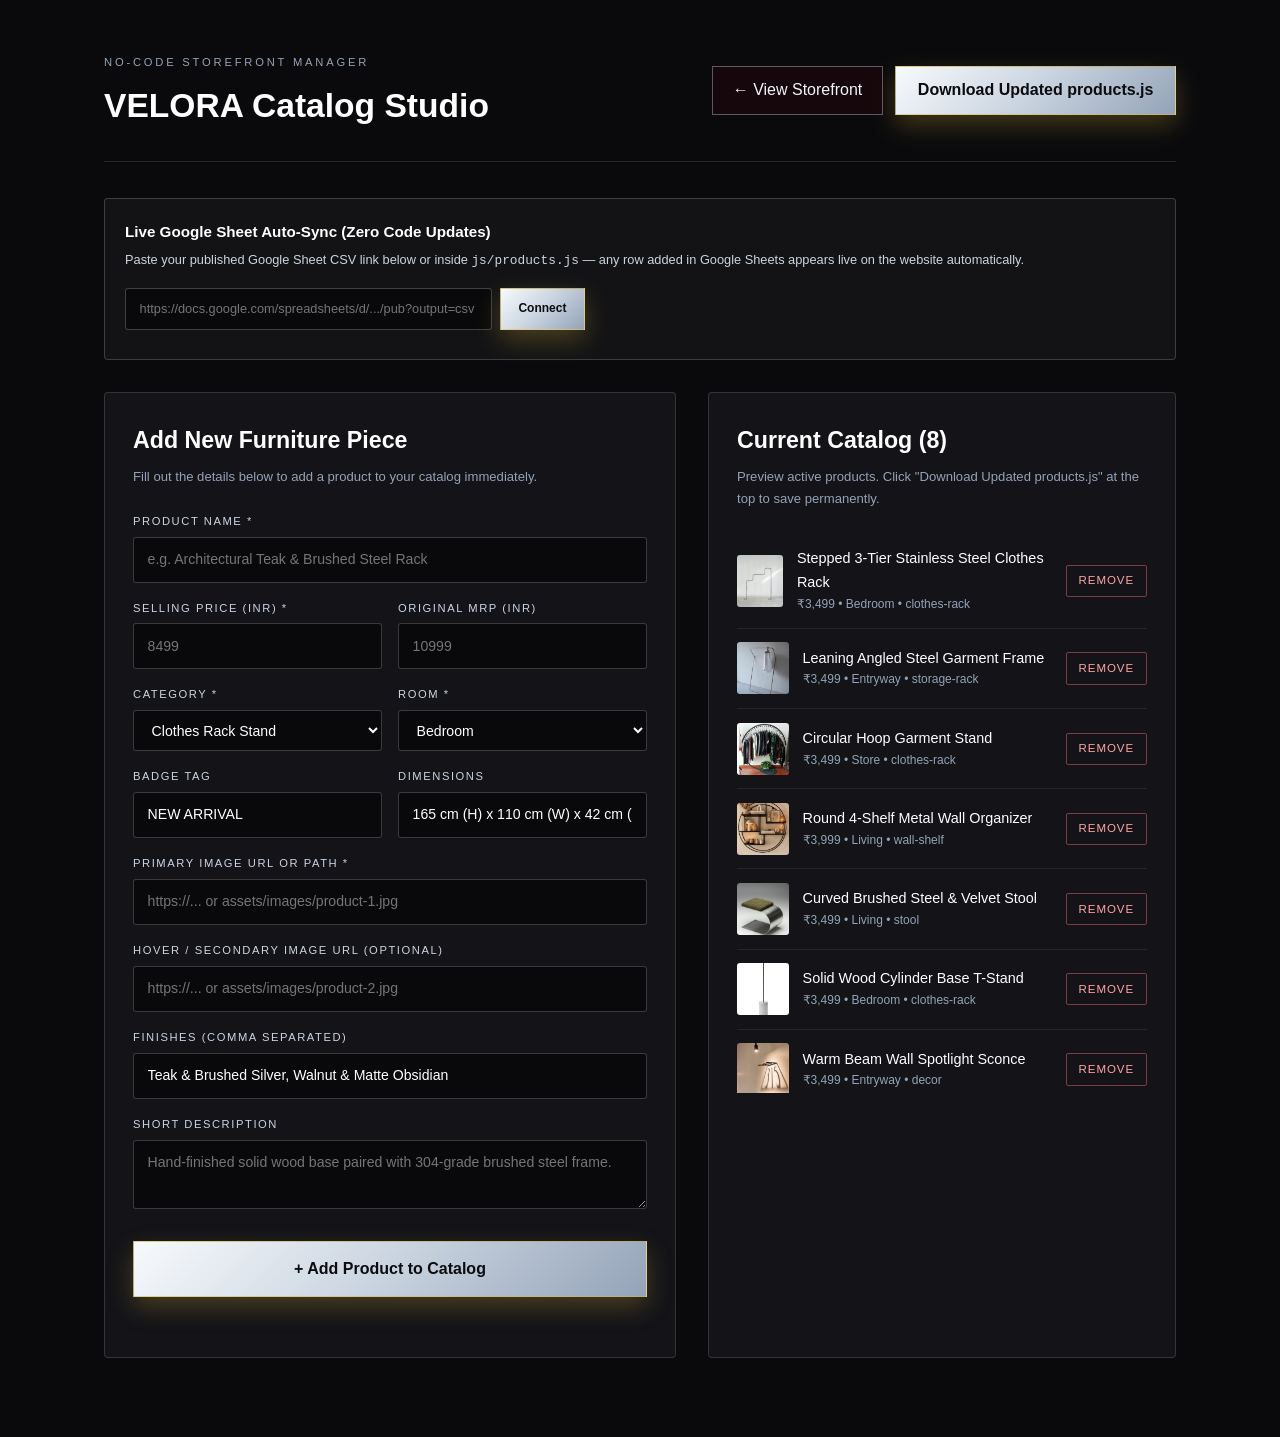
==== commit 63c0af94: "Full-site UI & price audit: normalize <=3999 prices, promo codes, hover & overflow fixes" ====
--- a/admin.html
+++ b/admin.html
@@ -223,3 +223,4 @@
 </body>
 </html>
 
+
--- a/css/sections.css
+++ b/css/sections.css
@@ -2414,3 +2414,30 @@
   transform: translateY(-2px);
   box-shadow: 0 16px 34px rgba(212, 175, 55, 0.42) !important;
 }
+
+#bestSellersGrid, #shopCatalogGrid, .products-grid, .product-card { opacity: 1 !important; visibility: visible !important; }
+
+.bestsellers-layout { display: grid; grid-template-columns: 1fr 320px; gap: 2rem; align-items: start; } @media (max-width: 960px) { .bestsellers-layout { grid-template-columns: 1fr; } } #productsGrid, .products-grid { display: grid !important; grid-template-columns: repeat(auto-fill, minmax(250px, 1fr)) !important; gap: 1.5rem !important; width: 100% !important; opacity: 1 !important; visibility: visible !important; }
+
+/* Keep same product photo on hover/tap with subtle luxury zoom (no cross-product image switch) */
+.product-card:hover .product-img-hover,
+.product-card:active .product-img-hover {
+  opacity: 0 !important;
+}
+.product-card:hover .product-img-main {
+  transform: scale(1.045) !important;
+  transition: transform 0.6s cubic-bezier(0.22, 1, 0.36, 1) !important;
+}
+
+.product-card:hover .product-img-main, .product-card:active .product-img-main { opacity: 1 !important; visibility: visible !important; }
+
+.product-card:hover .product-img-main, .product-card:active .product-img-main { opacity: 1 !important; visibility: visible !important; } .product-card:hover .product-img-hover, .product-card:active .product-img-hover { opacity: 0 !important; }
+
+/* === VELORA FULL-SITE UI AUDIT POLISH === */
+html, body { max-width: 100%; overflow-x: clip; }
+.product-card:hover .product-img-main,
+.product-card:active .product-img-main { opacity: 1 !important; visibility: visible !important; transform: scale(1.04) !important; }
+.product-card:hover .product-img-hover,
+.product-card:active .product-img-hover { opacity: 0 !important; }
+.product-title a { display: -webkit-box; -webkit-line-clamp: 2; -webkit-box-orient: vertical; overflow: hidden; }
+.price-mrp { text-decoration: line-through; opacity: 0.6; font-size: 0.85em; margin-left: 0.4rem; }
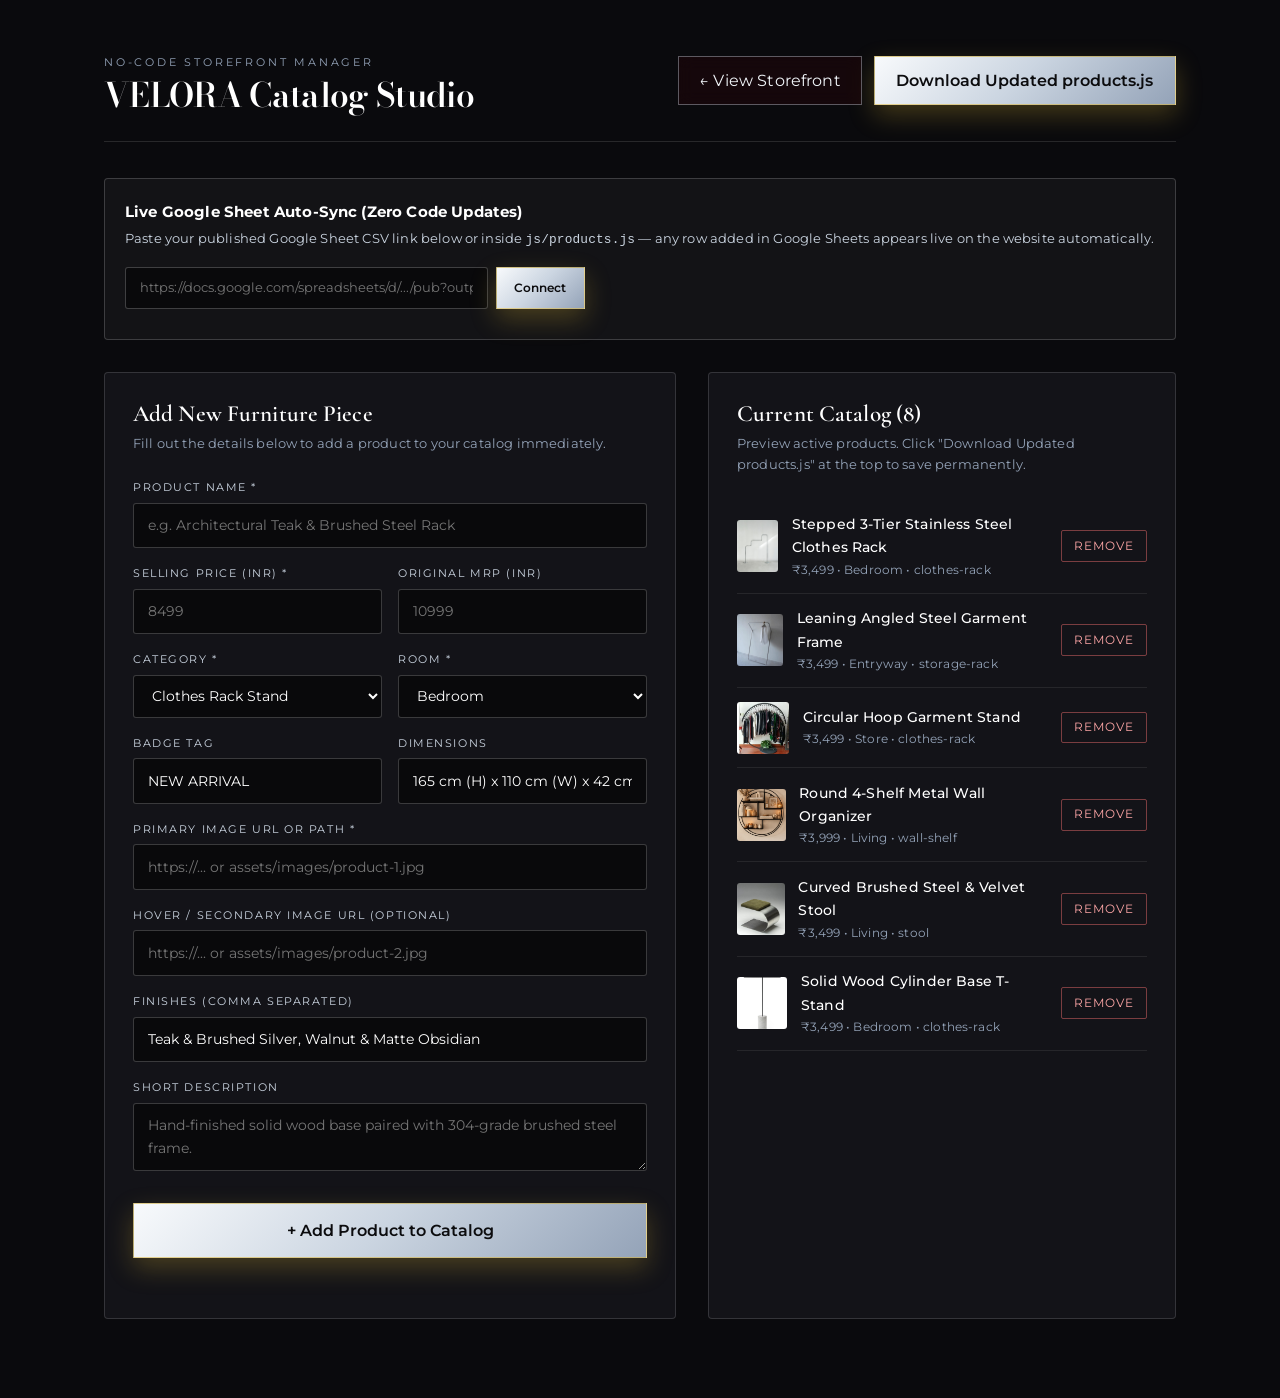
==== commit 463ef9b2: "Upgrade to Bodoni Moda, Cormorant Garamond & Montserrat luxury font hierarchy" ====
--- a/admin.html
+++ b/admin.html
@@ -28,6 +28,7 @@
     .btn-del:hover { background: rgba(239,68,68,0.16); }
     .toast-msg { margin-top: 1rem; font-size: 0.84rem; color: #86efac; min-height: 1.2em; }
   </style>
+<link rel="preconnect" href="https://fonts.googleapis.com"><link rel="preconnect" href="https://fonts.gstatic.com" crossorigin><link href="https://fonts.googleapis.com/css2?family=Bodoni+Moda:opsz,wght@6..96,500;6..96,600;6..96,700&family=Cormorant+Garamond:ital,wght@0,500;0,600;0,700;1,500&family=Montserrat:wght@400;500;600;700&display=swap" rel="stylesheet">
 </head>
 <body>
   <div class="admin-wrap">
@@ -224,3 +225,4 @@
 </html>
 
 
+
--- a/css/sections.css
+++ b/css/sections.css
@@ -141,7 +141,7 @@
   background: var(--maroon-950); color: var(--gold-300); border-top: 1px solid rgba(212, 175, 55, 0.35);
   border-bottom: 1px solid rgba(212, 175, 55, 0.35); padding-block: 0.95rem; overflow: hidden; white-space: nowrap;
 }
-.marquee-track { display: inline-flex; align-items: center; gap: 2.5rem; animation: marqueeScroll 28s linear infinite; will-change: transform; }
+.marquee-track { display: inline-flex; align-items: center; gap: 2.5rem; animation: marqueeScroll 28s linear infinite;  }
 .gold-marquee:hover .marquee-track { animation-play-state: paused; }
 .marquee-item { display: inline-flex; align-items: center; gap: 2.5rem; font-family: var(--font-display); font-size: var(--text-sm); letter-spacing: 0.18em; text-transform: uppercase; }
 .marquee-diamond { color: var(--gold-500); font-size: 0.7rem; }
@@ -248,7 +248,7 @@
   flex-direction: column;
   transition: transform 0.45s var(--ease-luxury), box-shadow 0.45s var(--ease-luxury), border-color 0.45s ease;
   transform-style: preserve-3d;
-  will-change: transform;
+  
 }
 
 .product-card:hover {
@@ -544,7 +544,7 @@
   gap: clamp(1.5rem, 3vw, 2.5rem);
   padding-left: var(--gutter);
   padding-right: clamp(4rem, 12vw, 10rem);
-  will-change: transform;
+  
 }
 
 .collection-panel {
@@ -1257,7 +1257,7 @@
   gap: 1.7rem;
   overflow-x: auto;
   scroll-snap-type: x mandatory;
-  scroll-behavior: smooth;
+  scroll-behavior: auto;
   scrollbar-width: none;
   padding-block: 0.5rem 1.5rem;
   cursor: grab;
@@ -1686,7 +1686,7 @@
   border-top: 1px solid rgba(212, 175, 55, 0.4);
   transform: translateY(100%);
   pointer-events: none;
-  will-change: transform;
+  
 }
 
 @media (prefers-reduced-motion: reduce) {
@@ -1707,7 +1707,7 @@
   background: var(--grad-gold);
   transform: scaleX(0);
   transform-origin: left center;
-  will-change: transform;
+  
   pointer-events: none;
 }
 
@@ -2441,3 +2441,93 @@
 .product-card:active .product-img-hover { opacity: 0 !important; }
 .product-title a { display: -webkit-box; -webkit-line-clamp: 2; -webkit-box-orient: vertical; overflow: hidden; }
 .price-mrp { text-decoration: line-through; opacity: 0.6; font-size: 0.85em; margin-left: 0.4rem; }
+
+/* === VELORA FLAGSHIP LUXURY TYPOGRAPHY, TEXT & MOTION POLISH === */
+0,600;0,700;1,500&family=Plus+Jakarta+Sans:wght@400;500;600;700&display=swap');
+
+:root {
+  --font-display: 'Cormorant Garamond', Georgia, serif;
+  --font-sans: 'Plus Jakarta Sans', -apple-system, BlinkMacSystemFont, sans-serif;
+  --ease-velora: cubic-bezier(0.22, 1, 0.36, 1);
+}
+
+html {
+  scroll-behavior: auto;
+  -webkit-font-smoothing: antialiased;
+  -moz-osx-font-smoothing: grayscale;
+  text-rendering: optimizeLegibility;
+}
+
+body {
+  font-family: var(--font-sans);
+  letter-spacing: -0.005em;
+  line-height: 1.62;
+}
+
+h1, h2, h3, .hero-title, .section-title, .product-title, .velvet-promo-content {
+  font-family: var(--font-display);
+  letter-spacing: -0.02em;
+  line-height: 1.12;
+  font-feature-settings: "liga" 1, "kern" 1;
+}
+
+.product-title {
+  font-size: 1.24rem;
+  font-weight: 600;
+  line-height: 1.24;
+  letter-spacing: -0.01em;
+}
+
+.eyebrow, .section-eyebrow, .product-room-tag, .badge-shimmer {
+  font-family: var(--font-sans);
+  letter-spacing: 0.16em;
+  text-transform: uppercase;
+  font-weight: 600;
+}
+
+.price-now, .price-mrp, #cartSubtotal, #cartGrandTotal, #pdpPrice {
+  font-variant-numeric: tabular-nums;
+  font-family: var(--font-sans);
+}
+
+/* Silky Card & Button Micro-Interactions */
+.product-card {
+  transition: transform 0.55s var(--ease-velora), box-shadow 0.55s var(--ease-velora), border-color 0.4s ease;
+  
+}
+.product-card:hover {
+  transform: translateY(-6px);
+  box-shadow: 0 22px 44px -16px rgba(43, 5, 11, 0.16);
+}
+.product-img-main {
+  transition: transform 0.85s var(--ease-velora), opacity 0.4s ease !important;
+  
+}
+.btn-add-cart, .btn-quick-view, .filter-pill, .tab-btn {
+  transition: transform 0.3s var(--ease-velora), background-color 0.3s ease, color 0.3s ease, box-shadow 0.3s ease;
+}
+.btn-add-cart:active, .btn-quick-view:active {
+  transform: scale(0.96);
+}
+.mini-swatch {
+  transition: transform 0.25s var(--ease-velora), box-shadow 0.25s ease;
+}
+.product-card:hover .mini-swatch {
+  transform: scale(1.12);
+}
+
+/* Smooth Drawer & Modal Entrance */
+.cart-drawer, .quick-view-modal, .mobile-drawer {
+  transition: transform 0.5s var(--ease-velora), opacity 0.4s ease;
+}
+
+
+/* === VELORA HAUTE-LUXURY FONT HIERARCHY === */
+:root { --font-display: 'Bodoni Moda', 'Cormorant Garamond', Georgia, serif; --font-editorial: 'Cormorant Garamond', Georgia, serif; --font-sans: 'Montserrat', -apple-system, sans-serif; }
+body { font-family: 'Montserrat', sans-serif !important; font-weight: 400; letter-spacing: 0.01em; }
+h1, .hero-title, .section-title, .brand-logo { font-family: 'Bodoni Moda', Georgia, serif !important; font-weight: 600 !important; letter-spacing: -0.02em !important; line-height: 1.08 !important; }
+h2, h3, .product-title, .velvet-promo-content { font-family: 'Cormorant Garamond', Georgia, serif !important; font-weight: 600 !important; letter-spacing: 0.005em !important; }
+.product-title a { font-size: 1.28rem !important; font-weight: 600 !important; color: #1c1012 !important; }
+.nav-link, .eyebrow, .section-eyebrow, .product-room-tag, .badge-shimmer, .btn-add-cart, .btn-quick-view, .filter-pill, .tab-btn { font-family: 'Montserrat', sans-serif !important; letter-spacing: 0.16em !important; text-transform: uppercase !important; font-weight: 600 !important; font-size: 0.72rem !important; }
+.price-now { font-family: 'Montserrat', sans-serif !important; font-weight: 600 !important; font-size: 1.02rem !important; letter-spacing: 0.02em !important; font-variant-numeric: tabular-nums !important; }
+
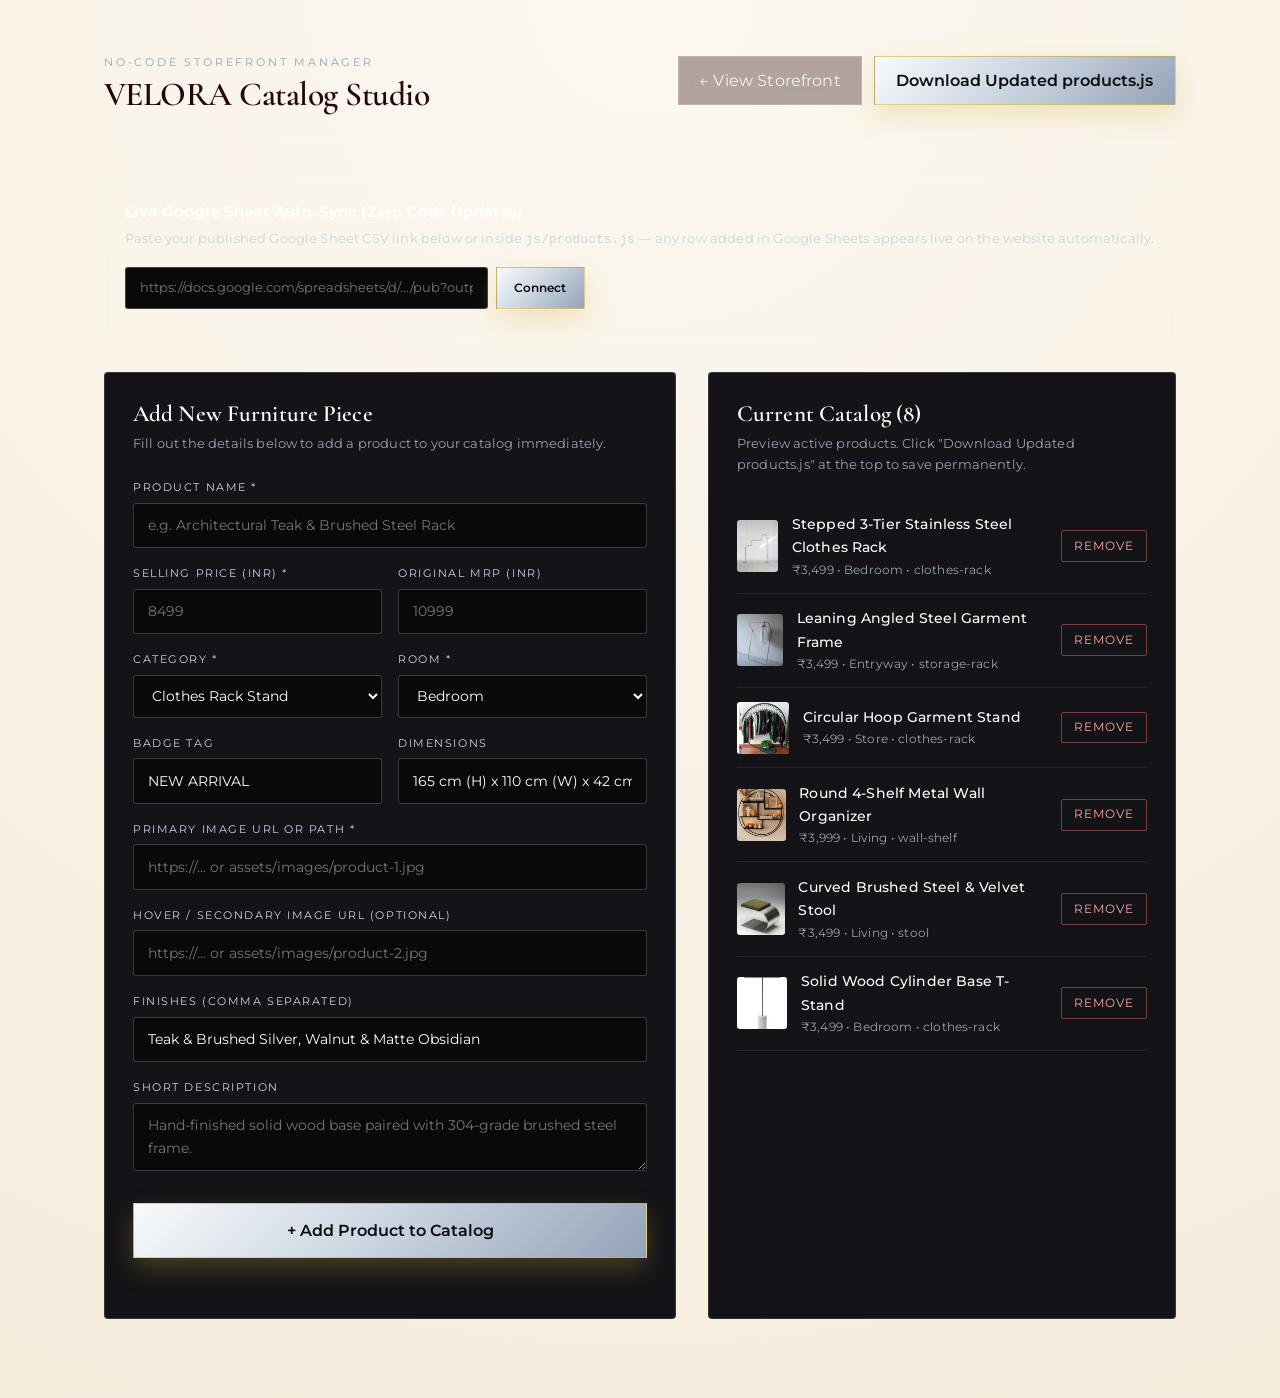
==== commit c5936885: "Upgrade to 10-Lakh couture richness: Imperial Maroon sections, Satin Gold buttons & museum room fram" ====
--- a/admin.html
+++ b/admin.html
@@ -226,3 +226,4 @@
 
 
 
+
--- a/css/sections.css
+++ b/css/sections.css
@@ -2531,3 +2531,40 @@
 .nav-link, .eyebrow, .section-eyebrow, .product-room-tag, .badge-shimmer, .btn-add-cart, .btn-quick-view, .filter-pill, .tab-btn { font-family: 'Montserrat', sans-serif !important; letter-spacing: 0.16em !important; text-transform: uppercase !important; font-weight: 600 !important; font-size: 0.72rem !important; }
 .price-now { font-family: 'Montserrat', sans-serif !important; font-weight: 600 !important; font-size: 1.02rem !important; letter-spacing: 0.02em !important; font-variant-numeric: tabular-nums !important; }
 
+
+/* === VELORA ARCHITECTURAL OUTLINES & LUXURY SURFACE FINISH === */
+.product-card { background: #ffffff !important; border: 1px solid rgba(197, 160, 89, 0.32) !important; border-radius: 14px !important; overflow: hidden !important; box-shadow: 0 10px 30px -18px rgba(43, 5, 11, 0.14) !important; }
+.product-card:hover { border-color: #c5a059 !important; box-shadow: 0 24px 48px -18px rgba(43, 5, 11, 0.22), 0 0 0 1px rgba(197, 160, 89, 0.45) !important; }
+.product-media { border-bottom: 1px solid rgba(197, 160, 89, 0.22) !important; background: #f8f5f0 !important; }
+.wishlist-btn { border: 1px solid rgba(197, 160, 89, 0.4) !important; background: rgba(255, 255, 255, 0.92) !important; backdrop-filter: blur(6px); }
+.wishlist-btn:hover { border-color: #4a0e17 !important; background: #4a0e17 !important; color: #f3e5ab !important; }
+.badge-shimmer { border: 1px solid rgba(197, 160, 89, 0.55) !important; box-shadow: inset 0 1px 0 rgba(255, 255, 255, 0.45) !important; }
+.mini-swatch { width: 13px !important; height: 13px !important; border: 1px solid rgba(28, 16, 18, 0.22) !important; box-shadow: 0 0 0 1.5px #ffffff, 0 0 0 2.5px rgba(197, 160, 89, 0.5) !important; }
+.filter-pill, .tab-btn { border: 1px solid rgba(61, 12, 20, 0.22) !important; background: #ffffff !important; color: #2b050b !important; border-radius: 6px !important; }
+.filter-pill.is-active, .filter-pill.active, .tab-btn.is-active, .tab-btn.active, .filter-pill:hover, .tab-btn:hover { background: #3b0a12 !important; color: #f5e6c4 !important; border-color: #c5a059 !important; box-shadow: 0 8px 20px -8px rgba(59, 10, 18, 0.45) !important; }
+.btn-add-cart { background: #2b050b !important; color: #f7ead0 !important; border: 1px solid #c5a059 !important; border-radius: 6px !important; }
+.btn-add-cart:hover { background: #4a0e17 !important; color: #ffffff !important; border-color: #e6c875 !important; box-shadow: 0 10px 22px -10px rgba(74, 14, 23, 0.6) !important; }
+.btn-quick-view { background: rgba(43, 5, 11, 0.94) !important; color: #f5e6c4 !important; border: 1px solid rgba(212, 175, 55, 0.65) !important; }
+.cart-drawer, .quick-view-modal { border-left: 1px solid rgba(197, 160, 89, 0.45) !important; }
+.cart-drawer-header, .site-header, header { border-bottom: 1px solid rgba(197, 160, 89, 0.28) !important; }
+
+
+/* === VELORA 10-LAKH COUTURE COLOUR RICHNESS & ARCHITECTURAL DEPTH === */
+:root { --velora-maroon: #3b0912; --velora-maroon-deep: #220308; --velora-gold: #d4af37; --velora-champagne: #edd59e; --velora-ivory: #fbf6ed; --velora-silk: #f4ead8; }
+body { background: radial-gradient(circle at 50% 0%, #fcf8f0 0%, #f5ecdc 100%) !important; color: #22060b !important; }
+h1, .hero-title, .section-title, .brand-logo { font-family: 'Cormorant Garamond', Georgia, serif !important; font-weight: 600 !important; letter-spacing: -0.015em !important; line-height: 1.08 !important; color: #24050b !important; }
+.eyebrow, .section-eyebrow { color: #9c7224 !important; letter-spacing: 0.24em !important; font-weight: 700 !important; }
+/* Rich Imperial Maroon Band for The Velora Promise */
+.promise-section, #why-velora, section[aria-label*='Promise'], .velora-promise { background: radial-gradient(ellipse at 50% 0%, #59101c 0%, #2b040b 68%, #1a0206 100%) !important; color: #f8efe0 !important; border-top: 1px solid rgba(212, 175, 55, 0.45) !important; border-bottom: 1px solid rgba(212, 175, 55, 0.45) !important; position: relative; }
+.promise-section .section-eyebrow, #why-velora .section-eyebrow, .velora-promise .section-eyebrow { color: #e8c982 !important; }
+.promise-section h2, #why-velora h2, .velora-promise h2, .promise-section .section-title { color: #fbf4e6 !important; text-shadow: 0 2px 18px rgba(0, 0, 0, 0.35); }
+.promise-section p, #why-velora p, .velora-promise p { color: rgba(248, 239, 224, 0.84) !important; }
+.promise-card, .feature-card, .value-card { background: linear-gradient(160deg, rgba(255, 255, 255, 0.06) 0%, rgba(255, 255, 255, 0.02) 100%) !important; border: 1px solid rgba(212, 175, 55, 0.38) !important; box-shadow: inset 0 1px 0 rgba(255, 236, 185, 0.18), 0 18px 36px -16px rgba(0, 0, 0, 0.45) !important; border-radius: 14px !important; }
+.promise-card h3, .feature-card h3, .value-card h3 { color: #f3dba0 !important; }
+/* Couture Maroon & Satin Gold Buttons (Replaces Flat Black Buttons) */
+.btn-outline, .btn-secondary, .btn-primary, .view-all-btn, a.btn { background: linear-gradient(135deg, #470c17 0%, #260309 100%) !important; color: #f6e3b4 !important; border: 1px solid #cfa349 !important; box-shadow: inset 0 1px 0 rgba(255, 236, 185, 0.25), 0 10px 24px -10px rgba(43, 4, 11, 0.55) !important; letter-spacing: 0.18em !important; border-radius: 6px !important; }
+.btn-outline:hover, .btn-secondary:hover, .btn-primary:hover, .view-all-btn:hover, a.btn:hover { background: linear-gradient(135deg, #5e111f 0%, #34050d 100%) !important; border-color: #f0d28a !important; color: #ffffff !important; box-shadow: 0 14px 30px -10px rgba(89, 16, 28, 0.65) !important; }
+/* Room Cards Museum Framing */
+.room-card { border: 1px solid rgba(197, 160, 89, 0.42) !important; border-radius: 14px !important; overflow: hidden !important; box-shadow: 0 18px 38px -18px rgba(43, 5, 11, 0.25) !important; }
+.room-card::after { content: ''; position: absolute; inset: 8px; border: 1px solid rgba(237, 213, 158, 0.32); border-radius: 9px; pointer-events: none; z-index: 2; }
+
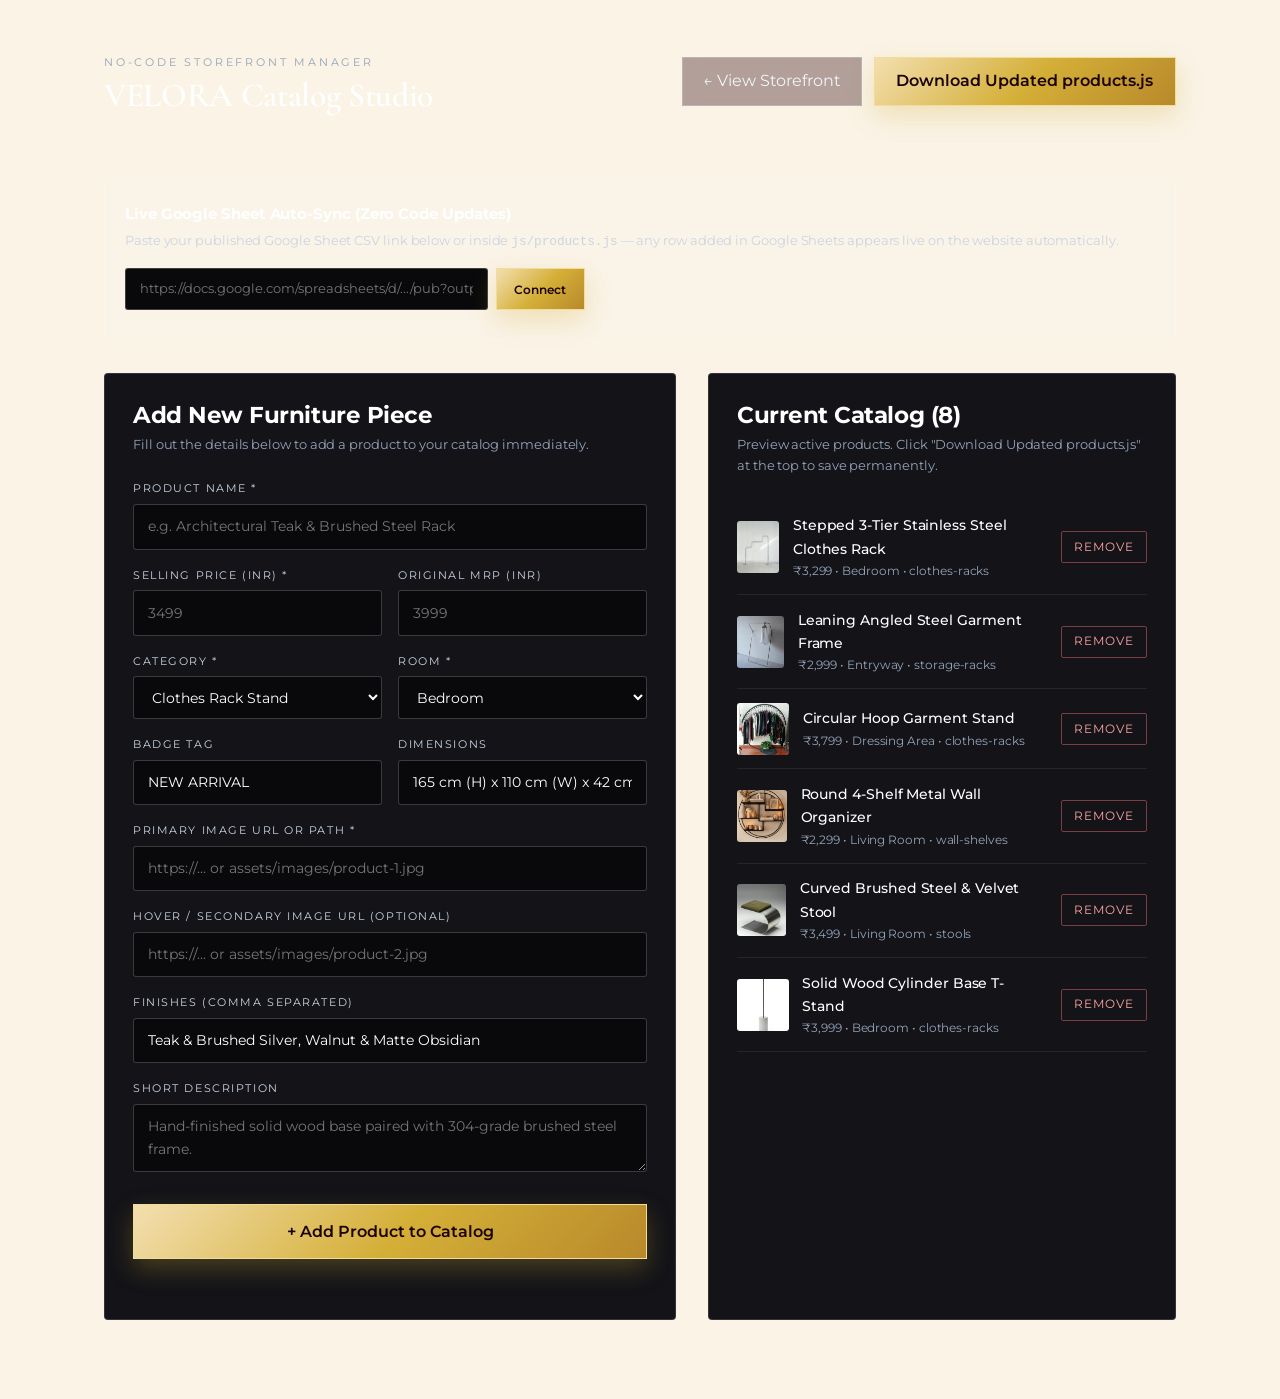
==== commit 706f0d6e: "A-to-Z full audit fix: interactive hotspots, live Sheet sync on PDP, dynamic catalog counts & mobile" ====
--- a/admin.html
+++ b/admin.html
@@ -68,11 +68,11 @@
           </div>
           <div class="field">
             <label>Selling Price (INR) *</label>
-            <input type="number" id="pPrice" required placeholder="8499" />
+            <input type="number" id="pPrice" required placeholder="3499" />
           </div>
           <div class="field">
             <label>Original MRP (INR)</label>
-            <input type="number" id="pMrp" placeholder="10999" />
+            <input type="number" id="pMrp" placeholder="3999" />
           </div>
           <div class="field">
             <label>Category *</label>
@@ -227,3 +227,5 @@
 
 
 
+
+
--- a/css/base.css
+++ b/css/base.css
@@ -57,10 +57,7 @@
 ul, ol { list-style: none; }
 :focus-visible { outline: 2px solid var(--gold-500); outline-offset: 3px; }
 
-.grain-overlay {
-  position: fixed; inset: 0; width: 100%; height: 100%; pointer-events: none; z-index: 8500; opacity: 0.02;
-  background-image: url("data:image/svg+xml,%3Csvg viewBox='0 0 200 200' xmlns='http://www.w3.org/2000/svg'%3E%3Cfilter id='n'%3E%3CfeTurbulence type='fractalNoise' baseFrequency='0.85' numOctaves='3' stitchTiles='stitch'/%3E%3C/filter%3E%3Crect width='100%25' height='100%25' filter='url(%23n)'/%3E%3C/svg%3E");
-}
+.grain-overlay { display: none !important; }
 
 .container { width: 100%; max-width: var(--container-max); margin-inline: auto; padding-inline: var(--gutter); }
 .section-dark { background: var(--grad-velvet); color: var(--cream); position: relative; }
@@ -105,3 +102,5 @@
   *, *::before, *::after { animation-duration: 0.01ms !important; animation-iteration-count: 1 !important; transition-duration: 0.01ms !important; }
 }
 
+
+
--- a/css/components.css
+++ b/css/components.css
@@ -431,3 +431,80 @@
 
 
 
+
+
+/* === TRUE HAUTE-COUTURE SILK-VELVET ARCHITECTURAL PRELOADER === */
+.preloader { background: transparent !important; overflow: hidden !important; }
+.preloader::before { display: none !important; }
+.curtain-panel {
+  position: absolute; top: 0; bottom: 0; width: 50%; z-index: 1;
+  background: radial-gradient(circle at 50% 42%, #480814 0%, #230309 62%, #110104 100%);
+  will-change: transform;
+  transition: transform 0.95s cubic-bezier(0.83, 0, 0.17, 1);
+}
+.curtain-left { left: 0; background-position: 100% 42%; background-size: 200% 100%; border-right: none; box-shadow: none; }
+.curtain-right { right: 0; background-position: 0% 42%; background-size: 200% 100%; border-left: none; box-shadow: none; }
+.preloader.is-parting .curtain-left { transform: translate3d(-101%, 0, 0); border-right: 1px solid rgba(212, 175, 55, 0.45); }
+.preloader.is-parting .curtain-right { transform: translate3d(101%, 0, 0); border-left: 1px solid rgba(212, 175, 55, 0.45); }
+.preloader-frame {
+  position: absolute; inset: 24px; z-index: 2; pointer-events: none;
+  border: 1px solid rgba(212, 175, 55, 0.24);
+  transition: opacity 0.4s ease, transform 0.65s cubic-bezier(0.22, 1, 0.36, 1);
+}
+.preloader.is-parting .preloader-frame { opacity: 0; transform: scale(1.03); }
+.preloader-crest path { stroke-dasharray: 220; stroke-dashoffset: 220; animation: crestDraw 0.85s cubic-bezier(0.22, 1, 0.36, 1) forwards; }
+@keyframes crestDraw { to { stroke-dashoffset: 0; } }
+.preloader-brand { animation: brandSettle 0.75s cubic-bezier(0.22, 1, 0.36, 1) both; }
+@keyframes brandSettle { from { opacity: 0; letter-spacing: 0.38em; transform: translateY(6px); } to { opacity: 1; letter-spacing: 0.24em; transform: translateY(0); } }
+.preloader-logo-wrap { z-index: 3; transition: opacity 0.35s ease, transform 0.45s cubic-bezier(0.22, 1, 0.36, 1); }
+.preloader.is-parting .preloader-logo-wrap { opacity: 0; transform: translateY(-10px); }
+
+
+
+/* === BESPOKE ATELIER DETAILS FOR HAUTE-COUTURE PRELOADER === */
+.pf-corner { position: absolute; width: 16px; height: 16px; border-color: rgba(212, 175, 55, 0.78); border-style: solid; }
+.pf-tl { top: -1px; left: -1px; border-width: 1.5px 0 0 1.5px; }
+.pf-tr { top: -1px; right: -1px; border-width: 1.5px 1.5px 0 0; }
+.pf-bl { bottom: -1px; left: -1px; border-width: 0 0 1.5px 1.5px; }
+.pf-br { bottom: -1px; right: -1px; border-width: 0 1.5px 1.5px 0; }
+.pf-stamp {
+  position: absolute; top: -8px; left: 50%; transform: translateX(-50%);
+  padding: 0 14px; background: #1c0207; color: rgba(241, 220, 154, 0.78);
+  font-family: 'Montserrat', sans-serif; font-size: 0.58rem; font-weight: 600;
+  letter-spacing: 0.36em; white-space: nowrap;
+}
+.preloader-seam {
+  position: absolute; top: 24px; bottom: 24px; left: 50%; width: 1px; z-index: 2;
+  background: linear-gradient(180deg, rgba(212,175,55,0.28) 0%, transparent 32%, transparent 68%, rgba(212,175,55,0.28) 100%);
+  pointer-events: none; transition: opacity 0.3s ease;
+}
+.preloader.is-parting .preloader-seam { opacity: 0; }
+.preloader-crest rect { opacity: 0; animation: paneGlow 0.5s ease forwards; }
+.preloader-crest rect:nth-of-type(1) { animation-delay: 0.25s; }
+.preloader-crest rect:nth-of-type(2) { animation-delay: 0.35s; }
+.preloader-crest rect:nth-of-type(3) { animation-delay: 0.45s; }
+.preloader-crest rect:nth-of-type(4) { animation-delay: 0.55s; }
+@keyframes paneGlow { from { opacity: 0; transform: scale(0.7); } to { opacity: 1; transform: scale(1); } }
+.preloader-tagline { animation: taglineFade 0.8s 0.2s cubic-bezier(0.22, 1, 0.36, 1) both; }
+@keyframes taglineFade { from { opacity: 0; transform: translateY(6px); } to { opacity: 0.92; transform: translateY(0); } }
+
+
+/* === CROSS-PAGE VELVET CURTAIN TRANSITION (CLOSE ON CLICK, OPEN ON LOAD) === */
+.preloader.is-closing { display: flex !important; pointer-events: all !important; }
+.preloader.is-closing .curtain-panel { transition: transform 0.45s cubic-bezier(0.76, 0, 0.24, 1) !important; transform: translate3d(0, 0, 0) !important; }
+.preloader.is-closing .preloader-frame,
+.preloader.is-closing .preloader-logo-wrap,
+.preloader.is-closing .preloader-seam { opacity: 1 !important; transform: none !important; transition: opacity 0.35s ease 0.12s !important; }
+
+
+/* === MOBILE PHONE OPTIMIZATION (<= 640px) === */
+@media (max-width: 640px) {
+  .preloader-frame { inset: 12px !important; }
+  .pf-stamp { font-size: 0.48rem !important; letter-spacing: 0.24em !important; padding: 0 8px !important; }
+  .preloader-logo-wrap { padding: 1rem 1.25rem !important; }
+  .preloader-brand { font-size: 1.95rem !important; }
+  .preloader-crest { width: 54px !important; }
+  .preloader-bar { width: 140px !important; }
+  .whatsapp-float { bottom: 1rem !important; right: 1rem !important; padding: 0.78rem !important; border-radius: 50% !important; }
+}
+
--- a/css/sections.css
+++ b/css/sections.css
@@ -10,7 +10,7 @@
 .announcement-sep { color: rgba(212, 175, 55, 0.3); }
 .announcement-close { position: absolute; right: var(--gutter); font-size: 1.15rem; color: var(--gold-300); opacity: 0.7; }
 
-.navbar { position: relative; background: rgba(251, 245, 236, 0.96); backdrop-filter: blur(16px); -webkit-backdrop-filter: blur(16px); border-bottom: 1px solid rgba(43, 5, 11, 0.1); transition: background-color 0.45s var(--ease-luxury), box-shadow 0.45s var(--ease-luxury); } .site-header.is-scrolled .navbar { background: rgba(251, 245, 236, 0.98); box-shadow: 0 10px 32px rgba(43, 5, 11, 0.12); border-bottom-color: rgba(212, 175, 55, 0.35); }
+.navbar { position: relative; background: rgba(251, 245, 236, 0.96); backdrop-filter: none; -webkit-backdrop-filter: none; border-bottom: 1px solid rgba(43, 5, 11, 0.1); transition: background-color 0.45s var(--ease-luxury), box-shadow 0.45s var(--ease-luxury); } .site-header.is-scrolled .navbar { background: rgba(251, 245, 236, 0.98); box-shadow: 0 10px 32px rgba(43, 5, 11, 0.12); border-bottom-color: rgba(212, 175, 55, 0.35); }
 .site-header.is-scrolled .navbar { background: rgba(43, 5, 11, 0.9); border-bottom-color: rgba(212, 175, 55, 0.35); box-shadow: 0 12px 35px rgba(27, 3, 7, 0.35); }
 .navbar-inner { display: flex; align-items: center; justify-content: space-between; padding-block: 0.85rem; gap: 1.5rem; }
 
@@ -71,14 +71,14 @@
 .mobile-nav-list { display: flex; flex-direction: column; gap: 1.25rem; margin-block: 2rem; }
 .mobile-nav-link { font-family: var(--font-display); font-size: 1.2rem; letter-spacing: 0.08em; color: var(--cream); }
 .mobile-drawer-footer { font-size: var(--text-xs); color: var(--gold-300); border-top: 1px solid rgba(212, 175, 55, 0.2); padding-top: 1rem; }
-.drawer-backdrop { position: fixed; inset: 0; background: rgba(15, 2, 4, 0.65); backdrop-filter: blur(4px); z-index: 7000; opacity: 0; visibility: hidden; transition: all 0.35s ease; }
+.drawer-backdrop { position: fixed; inset: 0; background: rgba(15, 2, 4, 0.65); backdrop-filter: none; z-index: 7000; opacity: 0; visibility: hidden; transition: all 0.35s ease; }
 .drawer-backdrop.is-visible { opacity: 1; visibility: visible; }
 
 /* HERO SECTION */
 .hero-section { position: relative; min-height: 100svh; display: flex; align-items: center; padding-top: clamp(7.5rem, 12vw, 9.5rem); padding-bottom: clamp(4rem, 7vw, 6rem); overflow: hidden; background: radial-gradient(circle at 75% 45%, #5A0B18 0%, #3D0710 42%, #1B0307 100%); }
-.hero-ambient-glow { position: absolute; top: 15%; right: 8%; width: min(560px, 70vw); height: min(560px, 70vw); border-radius: 50%; background: radial-gradient(circle, rgba(212, 175, 55, 0.22) 0%, rgba(212, 175, 55, 0) 70%); filter: blur(40px); pointer-events: none; }
+.hero-ambient-glow { position: absolute; top: 15%; right: 8%; width: min(560px, 70vw); height: min(560px, 70vw); border-radius: 50%; background: radial-gradient(circle, rgba(212, 175, 55, 0.22) 0%, rgba(212, 175, 55, 0) 70%); display: none; pointer-events: none; }
 .hero-particles { position: absolute; inset: 0; pointer-events: none; overflow: hidden; }
-.gold-dust { position: absolute; border-radius: 50%; background: radial-gradient(circle, #F8ECC2 0%, #D4AF37 70%, transparent 100%); opacity: 0.45; animation: floatDust linear infinite; }
+.gold-dust { position: absolute; border-radius: 50%; background: radial-gradient(circle, #F8ECC2 0%, #D4AF37 70%, transparent 100%); opacity: 0.45; display: none; }
 @keyframes floatDust { 0% { transform: translateY(0) translateX(0) scale(1); opacity: 0; } 20% { opacity: 0.65; } 80% { opacity: 0.4; } 100% { transform: translateY(-140px) translateX(25px) scale(0.6); opacity: 0; } }
 .hero-grid { position: relative; z-index: 2; display: grid; grid-template-columns: 1.12fr 0.88fr; align-items: center; gap: clamp(2.5rem, 5vw, 4.5rem); }
 .hero-kicker { line-height: 1.5; padding-bottom: 2px; font-size: var(--text-xs); font-weight: 500; letter-spacing: 0.34em; text-transform: uppercase; color: var(--gold-300); margin-bottom: 0.65rem; }
@@ -100,7 +100,7 @@
 .hero-slide { position: absolute; inset: 0; opacity: 0; visibility: hidden; transform: scale(1.06); transition: opacity 0.8s var(--ease-luxury), transform 1s var(--ease-luxury), visibility 0.8s; }
 .hero-slide.is-active { opacity: 1; visibility: visible; transform: scale(1); }
 .hero-slide img { width: 100%; height: 100%; object-fit: cover; }
-.hero-floating-tag { position: absolute; bottom: 1rem; left: 1rem; right: 1rem; padding: 0.85rem 1.15rem; border-radius: 2px; background: rgba(27, 3, 7, 0.88); backdrop-filter: blur(12px); display: flex; flex-direction: column; gap: 0.15rem; color: var(--cream); }
+.hero-floating-tag { position: absolute; bottom: 1rem; left: 1rem; right: 1rem; padding: 0.85rem 1.15rem; border-radius: 2px; background: rgba(27, 3, 7, 0.88); backdrop-filter: none; display: flex; flex-direction: column; gap: 0.15rem; color: var(--cream); }
 .tag-label { font-size: 0.65rem; text-transform: uppercase; letter-spacing: 0.16em; color: var(--gold-400); }
 .hero-floating-tag strong { font-family: var(--font-display); font-size: 0.98rem; font-weight: 500; color: var(--white); }
 .tag-price { position: absolute; right: 1.15rem; top: 50%; transform: translateY(-50%); font-weight: 600; font-size: 0.95rem; color: var(--gold-300); }
@@ -303,7 +303,7 @@
   height: 36px;
   border-radius: 50%;
   background: rgba(255, 255, 255, 0.9);
-  backdrop-filter: blur(6px);
+  backdrop-filter: none;
   color: var(--maroon-900);
   display: flex;
   align-items: center;
@@ -349,7 +349,7 @@
   padding: 0.6rem 0.85rem;
   border-radius: 999px;
   background: rgba(27, 3, 7, 0.88);
-  backdrop-filter: blur(8px);
+  backdrop-filter: none;
   color: var(--gold-300);
   border: 1px solid rgba(212, 175, 55, 0.45);
   font-size: 0.72rem;
@@ -610,7 +610,7 @@
   padding: 0.32rem 0.85rem;
   border-radius: 999px;
   background: rgba(27, 3, 7, 0.78);
-  backdrop-filter: blur(8px);
+  backdrop-filter: none;
   border: 1px solid rgba(212, 175, 55, 0.4);
   font-size: 0.68rem;
   letter-spacing: 0.12em;
@@ -1085,7 +1085,7 @@
   padding: 1rem 1.25rem;
   border-radius: 14px;
   background: rgba(27, 3, 7, 0.92);
-  backdrop-filter: blur(12px);
+  backdrop-filter: none;
   border: 1px solid rgba(212, 175, 55, 0.45);
   color: var(--cream);
   transition: opacity 0.35s ease, transform 0.35s var(--ease-luxury);
@@ -2010,8 +2010,8 @@
   border-radius: 999px !important;
   padding: 0.72rem 1.35rem !important;
   background: rgba(27, 3, 7, 0.94) !important;
-  backdrop-filter: blur(12px);
-  -webkit-backdrop-filter: blur(12px);
+  backdrop-filter: none;
+  -webkit-backdrop-filter: none;
   border: 1px solid rgba(212, 175, 55, 0.45) !important;
   box-shadow: 0 12px 32px rgba(27, 3, 7, 0.35) !important;
   transition: transform 0.35s var(--ease-luxury), border-color 0.3s ease, box-shadow 0.35s ease !important;
@@ -2342,8 +2342,8 @@
 /* 2. Refined Glassmorphic Hero Caption & Soft Luxury Shadows */
 .hero-slide-caption {
   background: rgba(34, 4, 10, 0.84) !important;
-  backdrop-filter: blur(14px) !important;
-  -webkit-backdrop-filter: blur(14px) !important;
+  backdrop-filter: none;
+  -webkit-backdrop-filter: none;
   border: 1px solid rgba(212, 175, 55, 0.35) !important;
   box-shadow: 0 20px 44px rgba(15, 2, 5, 0.45) !important;
 }
@@ -2443,7 +2443,7 @@
 .price-mrp { text-decoration: line-through; opacity: 0.6; font-size: 0.85em; margin-left: 0.4rem; }
 
 /* === VELORA FLAGSHIP LUXURY TYPOGRAPHY, TEXT & MOTION POLISH === */
-0,600;0,700;1,500&family=Plus+Jakarta+Sans:wght@400;500;600;700&display=swap');
+
 
 :root {
   --font-display: 'Cormorant Garamond', Georgia, serif;
@@ -2522,49 +2522,95 @@
 }
 
 
-/* === VELORA HAUTE-LUXURY FONT HIERARCHY === */
-:root { --font-display: 'Bodoni Moda', 'Cormorant Garamond', Georgia, serif; --font-editorial: 'Cormorant Garamond', Georgia, serif; --font-sans: 'Montserrat', -apple-system, sans-serif; }
-body { font-family: 'Montserrat', sans-serif !important; font-weight: 400; letter-spacing: 0.01em; }
-h1, .hero-title, .section-title, .brand-logo { font-family: 'Bodoni Moda', Georgia, serif !important; font-weight: 600 !important; letter-spacing: -0.02em !important; line-height: 1.08 !important; }
-h2, h3, .product-title, .velvet-promo-content { font-family: 'Cormorant Garamond', Georgia, serif !important; font-weight: 600 !important; letter-spacing: 0.005em !important; }
-.product-title a { font-size: 1.28rem !important; font-weight: 600 !important; color: #1c1012 !important; }
-.nav-link, .eyebrow, .section-eyebrow, .product-room-tag, .badge-shimmer, .btn-add-cart, .btn-quick-view, .filter-pill, .tab-btn { font-family: 'Montserrat', sans-serif !important; letter-spacing: 0.16em !important; text-transform: uppercase !important; font-weight: 600 !important; font-size: 0.72rem !important; }
-.price-now { font-family: 'Montserrat', sans-serif !important; font-weight: 600 !important; font-size: 1.02rem !important; letter-spacing: 0.02em !important; font-variant-numeric: tabular-nums !important; }
-
-
-/* === VELORA ARCHITECTURAL OUTLINES & LUXURY SURFACE FINISH === */
-.product-card { background: #ffffff !important; border: 1px solid rgba(197, 160, 89, 0.32) !important; border-radius: 14px !important; overflow: hidden !important; box-shadow: 0 10px 30px -18px rgba(43, 5, 11, 0.14) !important; }
-.product-card:hover { border-color: #c5a059 !important; box-shadow: 0 24px 48px -18px rgba(43, 5, 11, 0.22), 0 0 0 1px rgba(197, 160, 89, 0.45) !important; }
-.product-media { border-bottom: 1px solid rgba(197, 160, 89, 0.22) !important; background: #f8f5f0 !important; }
-.wishlist-btn { border: 1px solid rgba(197, 160, 89, 0.4) !important; background: rgba(255, 255, 255, 0.92) !important; backdrop-filter: blur(6px); }
-.wishlist-btn:hover { border-color: #4a0e17 !important; background: #4a0e17 !important; color: #f3e5ab !important; }
-.badge-shimmer { border: 1px solid rgba(197, 160, 89, 0.55) !important; box-shadow: inset 0 1px 0 rgba(255, 255, 255, 0.45) !important; }
-.mini-swatch { width: 13px !important; height: 13px !important; border: 1px solid rgba(28, 16, 18, 0.22) !important; box-shadow: 0 0 0 1.5px #ffffff, 0 0 0 2.5px rgba(197, 160, 89, 0.5) !important; }
-.filter-pill, .tab-btn { border: 1px solid rgba(61, 12, 20, 0.22) !important; background: #ffffff !important; color: #2b050b !important; border-radius: 6px !important; }
-.filter-pill.is-active, .filter-pill.active, .tab-btn.is-active, .tab-btn.active, .filter-pill:hover, .tab-btn:hover { background: #3b0a12 !important; color: #f5e6c4 !important; border-color: #c5a059 !important; box-shadow: 0 8px 20px -8px rgba(59, 10, 18, 0.45) !important; }
-.btn-add-cart { background: #2b050b !important; color: #f7ead0 !important; border: 1px solid #c5a059 !important; border-radius: 6px !important; }
-.btn-add-cart:hover { background: #4a0e17 !important; color: #ffffff !important; border-color: #e6c875 !important; box-shadow: 0 10px 22px -10px rgba(74, 14, 23, 0.6) !important; }
-.btn-quick-view { background: rgba(43, 5, 11, 0.94) !important; color: #f5e6c4 !important; border: 1px solid rgba(212, 175, 55, 0.65) !important; }
-.cart-drawer, .quick-view-modal { border-left: 1px solid rgba(197, 160, 89, 0.45) !important; }
-.cart-drawer-header, .site-header, header { border-bottom: 1px solid rgba(197, 160, 89, 0.28) !important; }
-
-
-/* === VELORA 10-LAKH COUTURE COLOUR RICHNESS & ARCHITECTURAL DEPTH === */
-:root { --velora-maroon: #3b0912; --velora-maroon-deep: #220308; --velora-gold: #d4af37; --velora-champagne: #edd59e; --velora-ivory: #fbf6ed; --velora-silk: #f4ead8; }
-body { background: radial-gradient(circle at 50% 0%, #fcf8f0 0%, #f5ecdc 100%) !important; color: #22060b !important; }
-h1, .hero-title, .section-title, .brand-logo { font-family: 'Cormorant Garamond', Georgia, serif !important; font-weight: 600 !important; letter-spacing: -0.015em !important; line-height: 1.08 !important; color: #24050b !important; }
-.eyebrow, .section-eyebrow { color: #9c7224 !important; letter-spacing: 0.24em !important; font-weight: 700 !important; }
-/* Rich Imperial Maroon Band for The Velora Promise */
-.promise-section, #why-velora, section[aria-label*='Promise'], .velora-promise { background: radial-gradient(ellipse at 50% 0%, #59101c 0%, #2b040b 68%, #1a0206 100%) !important; color: #f8efe0 !important; border-top: 1px solid rgba(212, 175, 55, 0.45) !important; border-bottom: 1px solid rgba(212, 175, 55, 0.45) !important; position: relative; }
-.promise-section .section-eyebrow, #why-velora .section-eyebrow, .velora-promise .section-eyebrow { color: #e8c982 !important; }
-.promise-section h2, #why-velora h2, .velora-promise h2, .promise-section .section-title { color: #fbf4e6 !important; text-shadow: 0 2px 18px rgba(0, 0, 0, 0.35); }
-.promise-section p, #why-velora p, .velora-promise p { color: rgba(248, 239, 224, 0.84) !important; }
-.promise-card, .feature-card, .value-card { background: linear-gradient(160deg, rgba(255, 255, 255, 0.06) 0%, rgba(255, 255, 255, 0.02) 100%) !important; border: 1px solid rgba(212, 175, 55, 0.38) !important; box-shadow: inset 0 1px 0 rgba(255, 236, 185, 0.18), 0 18px 36px -16px rgba(0, 0, 0, 0.45) !important; border-radius: 14px !important; }
-.promise-card h3, .feature-card h3, .value-card h3 { color: #f3dba0 !important; }
-/* Couture Maroon & Satin Gold Buttons (Replaces Flat Black Buttons) */
-.btn-outline, .btn-secondary, .btn-primary, .view-all-btn, a.btn { background: linear-gradient(135deg, #470c17 0%, #260309 100%) !important; color: #f6e3b4 !important; border: 1px solid #cfa349 !important; box-shadow: inset 0 1px 0 rgba(255, 236, 185, 0.25), 0 10px 24px -10px rgba(43, 4, 11, 0.55) !important; letter-spacing: 0.18em !important; border-radius: 6px !important; }
-.btn-outline:hover, .btn-secondary:hover, .btn-primary:hover, .view-all-btn:hover, a.btn:hover { background: linear-gradient(135deg, #5e111f 0%, #34050d 100%) !important; border-color: #f0d28a !important; color: #ffffff !important; box-shadow: 0 14px 30px -10px rgba(89, 16, 28, 0.65) !important; }
-/* Room Cards Museum Framing */
-.room-card { border: 1px solid rgba(197, 160, 89, 0.42) !important; border-radius: 14px !important; overflow: hidden !important; box-shadow: 0 18px 38px -18px rgba(43, 5, 11, 0.25) !important; }
-.room-card::after { content: ''; position: absolute; inset: 8px; border: 1px solid rgba(237, 213, 158, 0.32); border-radius: 9px; pointer-events: none; z-index: 2; }
-
+
+
+/* === VELORA OPTIMIZED 60FPS LUXURY SYSTEM === */
+:root { --velora-maroon: #3b0912; --velora-maroon-deep: #1e0308; --velora-gold: #d4af37; --velora-champagne: #f3dfb0; --velora-ivory: #fbf6ed; }
+html { scroll-behavior: auto !important; -webkit-font-smoothing: antialiased; text-rendering: optimizeLegibility; }
+body { font-family: 'Montserrat', -apple-system, sans-serif !important; background: #faf3e6 !important; color: #22060b !important; overflow-x: clip; }
+h1, .hero-title, .section-title, .brand-logo, .collection-title, .why-card h3, .product-title { font-family: 'Cormorant Garamond', Georgia, serif !important; font-weight: 600 !important; letter-spacing: -0.01em !important; line-height: 1.12 !important; }
+.section-cream .section-title, .rooms-section .section-title, .gallery-section .section-title { color: #24050b !important; }
+.section-dark .section-title, .section-dark h1, .section-dark h2, .section-dark h3, #collections .section-title, #why-velora .section-title, #spotlight .section-title, #spotlight h2, .spotlight-details h2 { color: #fbf4e6 !important; }
+.section-dark .section-eyebrow, #collections .section-eyebrow, #why-velora .section-eyebrow, #spotlight .section-eyebrow { color: #e8c982 !important; letter-spacing: 0.24em !important; font-weight: 700 !important; }
+.section-cream .section-eyebrow, .rooms-section .section-eyebrow { color: #9c7224 !important; letter-spacing: 0.24em !important; font-weight: 700 !important; }
+#why-velora.why-section { background: radial-gradient(ellipse at 50% 0%, #59101c 0%, #2b040b 70%, #1a0206 100%) !important; border-top: 1px solid rgba(212, 175, 55, 0.45) !important; border-bottom: 1px solid rgba(212, 175, 55, 0.45) !important; }
+#why-velora .why-lead, .why-header .why-lead { color: rgba(251, 244, 230, 0.9) !important; }
+#why-velora .why-card { background: #fffdf8 !important; border: 1px solid rgba(212, 175, 55, 0.72) !important; border-radius: 14px !important; box-shadow: 0 12px 28px -14px rgba(0, 0, 0, 0.4) !important; }
+#why-velora .why-card h3 { color: #240409 !important; }
+#why-velora .why-card p { color: #3d1e24 !important; opacity: 1 !important; }
+.product-card { background: #ffffff !important; border: 1px solid rgba(197, 160, 89, 0.34) !important; border-radius: 14px !important; transition: transform 0.35s cubic-bezier(0.22, 1, 0.36, 1), border-color 0.25s ease !important; }
+.product-card:hover { transform: translateY(-4px); border-color: #c5a059 !important; }
+.product-img-main { transition: transform 0.55s cubic-bezier(0.22, 1, 0.36, 1) !important; opacity: 1 !important; visibility: visible !important; }
+.product-card:hover .product-img-main { transform: scale(1.035) !important; }
+.product-card:hover .product-img-hover { opacity: 0 !important; }
+.product-title a { font-size: 1.26rem !important; color: #1c1012 !important; }
+.price-now { font-family: 'Montserrat', sans-serif !important; font-weight: 600 !important; font-variant-numeric: tabular-nums !important; }
+.mini-swatch { width: 13px !important; height: 13px !important; box-shadow: 0 0 0 1.5px #ffffff, 0 0 0 2.5px rgba(197, 160, 89, 0.55) !important; }
+.filter-pill.is-active, .filter-pill:hover, .btn-add-cart { background: linear-gradient(135deg, #470c17 0%, #260309 100%) !important; color: #f6e3b4 !important; border: 1px solid #cfa349 !important; }
+.room-card { border: 1px solid rgba(197, 160, 89, 0.45) !important; border-radius: 14px !important; }
+
+footer, .site-footer { margin-top: 0 !important; border-top: 1px solid rgba(212, 175, 55, 0.35) !important; }
+
+
+
+/* === FOOTER GOLD FILL & WHATSAPP CLEARANCE === */
+@media (min-width: 769px) { .footer-bottom { padding-right: 14.5rem !important; } }
+@media (max-width: 768px) { .footer-bottom { padding-bottom: 4.5rem !important; } }
+
+
+/* === ZERO-JITTER GPU REVEALS & SECTION SPACING === */
+.velora-reveal { opacity: 1; transform: translate3d(0, 16px, 0); transition: opacity 0.55s cubic-bezier(0.22, 1, 0.36, 1), transform 0.55s cubic-bezier(0.22, 1, 0.36, 1); }
+.velora-reveal.is-revealed { opacity: 1; transform: translate3d(0, 0, 0); }
+#why-velora.why-section { padding-top: 5.5rem !important; padding-bottom: 5rem !important; min-height: auto !important; overflow: visible !important; }
+#why-velora .why-header { margin-bottom: 3rem !important; padding-top: 0.5rem !important; }
+
+
+
+#shopCatalogGrid { display: grid !important; grid-template-columns: repeat(auto-fill, minmax(260px, 1fr)) !important; gap: 1.5rem !important; opacity: 1 !important; visibility: visible !important; min-height: 320px; }
+
+
+
+/* === MOBILE & DESKTOP 60FPS AUDIT FIX: ROYAL MAROON + ZERO GPU LAG === */
+.announcement-bar, .hero-section, .spotlight-section, .site-footer {
+  background: radial-gradient(circle at 72% 30%, #5a0b18 0%, #36060e 48%, #1b0307 100%) !important;
+}
+.hero-title, .hero-wordmark {
+  background: linear-gradient(120deg, #d4af37 0%, #f8ecc2 38%, #e3c66f 65%, #b8892b 100%) !important;
+  -webkit-background-clip: text !important; background-clip: text !important; color: transparent !important;
+}
+.btn-gold {
+  background: linear-gradient(135deg, #f3dfb0 0%, #d4af37 52%, #b8892b 100%) !important;
+  color: #1b0307 !important; border: 1px solid #f1dc9a !important; font-weight: 600 !important;
+}
+.hero-arch-frame { animation: none !important; }
+.hero-visual::before { display: none !important; }
+@media (max-width: 640px) {
+  .announcement-inner { padding-block: 0.42rem !important; padding-inline: 2rem !important; justify-content: center !important; font-size: 0.68rem !important; text-align: center !important; }
+  .announcement-item:first-child, .announcement-sep { display: none !important; }
+  .navbar-inner { gap: 0.5rem !important; padding-block: 0.7rem !important; }
+  .mobile-menu-btn { flex-shrink: 0 !important; width: 26px !important; min-width: 26px !important; height: 22px !important; justify-content: center !important; }
+  .mobile-menu-btn span { width: 24px !important; height: 2px !important; }
+  .brand-wordmark { font-size: 1.18rem !important; letter-spacing: 0.1em !important; gap: 0.3rem !important; }
+  .brand-line { width: 10px !important; }
+  .brand-sub { font-size: 0.62rem !important; }
+  .nav-actions { gap: 0.2rem !important; flex-shrink: 0 !important; }
+  .icon-btn { width: 34px !important; height: 34px !important; }
+  .hero-section { padding-top: 8.6rem !important; padding-bottom: 3.25rem !important; min-height: auto !important; }
+  .hero-kicker { font-size: 0.66rem !important; letter-spacing: 0.24em !important; margin-bottom: 0.5rem !important; }
+  .hero-title { font-size: 2.65rem !important; margin-bottom: 0.5rem !important; }
+  .hero-tagline { font-size: 1.15rem !important; }
+  .hero-desc { font-size: 0.88rem !important; margin-bottom: 1.5rem !important; }
+  .hero-cta-group { flex-direction: column !important; width: 100% !important; gap: 0.7rem !important; margin-bottom: 1.85rem !important; }
+  .hero-cta-group .btn-magnetic { width: 100% !important; justify-content: center !important; }
+  .hero-pillars { gap: 0.65rem !important; padding-top: 1.15rem !important; width: 100% !important; justify-content: space-around !important; }
+  .pillar-item { flex-direction: column !important; text-align: center !important; gap: 0.4rem !important; font-size: 0.68rem !important; }
+  .hero-floating-tag { display: flex !important; flex-direction: row !important; align-items: center !important; justify-content: space-between !important; gap: 0.6rem !important; padding: 0.75rem 0.95rem !important; }
+  .hero-floating-tag .tag-label { display: none !important; }
+  .hero-floating-tag strong { font-size: 0.84rem !important; line-height: 1.25 !important; text-align: left !important; }
+  .tag-price { position: static !important; transform: none !important; font-size: 0.86rem !important; white-space: nowrap !important; }
+  .collections-section { min-height: auto !important; padding-block: 3.5rem !important; }
+  .newsletter-box { padding: 1.65rem 1.25rem !important; }
+  .whatsapp-float { width: 44px !important; height: 44px !important; padding: 0 !important; justify-content: center !important; border-radius: 50% !important; }
+}
+
+
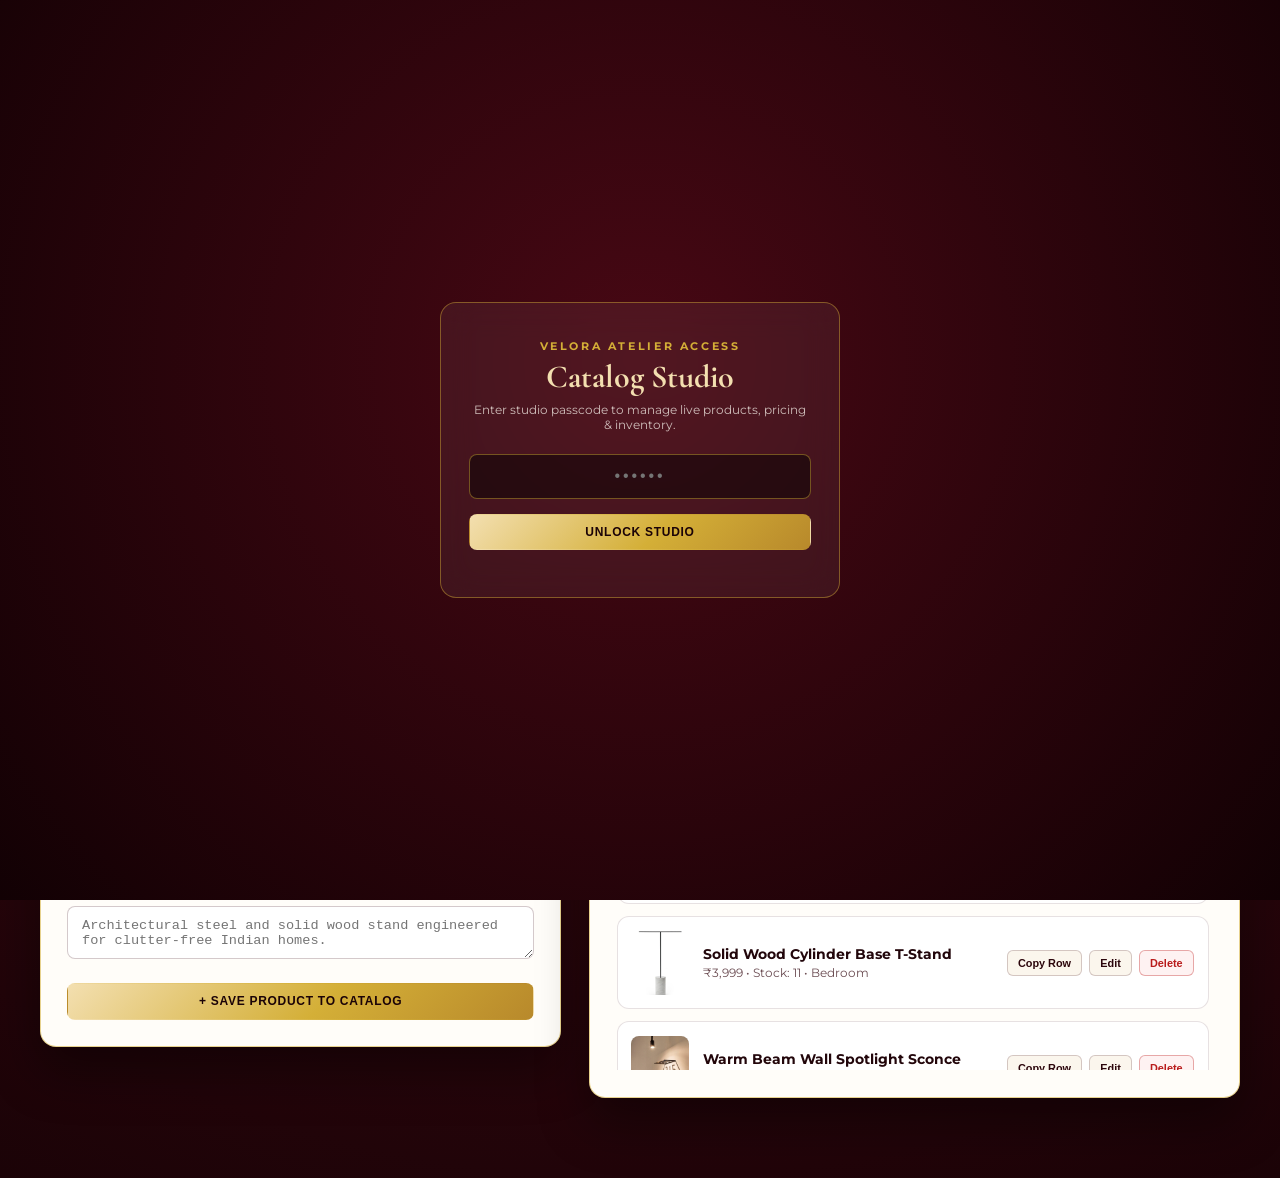
==== commit 368c03f8: "Build luxury no-code VELORA Catalog Studio (admin.html) with PIN lock, live edit/delete & 1-click Go" ====
--- a/admin.html
+++ b/admin.html
@@ -3,229 +3,338 @@
 <head>
   <meta charset="UTF-8" />
   <meta name="viewport" content="width=device-width, initial-scale=1.0" />
-  <title>VELORA — Studio Catalog Manager</title>
-  <link rel="stylesheet" href="css/base.css?v=2027" />
-  <link rel="stylesheet" href="css/components.css?v=2027" />
-  <link rel="stylesheet" href="css/sections.css?v=2027" />
+  <title>VELORA — Atelier Catalog Studio (No-Code Manager)</title>
+  <link rel="preconnect" href="https://fonts.googleapis.com" />
+  <link rel="preconnect" href="https://fonts.gstatic.com" crossorigin />
+  <link href="https://fonts.googleapis.com/css2?family=Cormorant+Garamond:wght@600;700&family=Montserrat:wght@400;500;600;700&display=swap" rel="stylesheet" />
   <style>
-    body { background: #0a0a0d; color: #f8fafc; min-height: 100vh; }
-    .admin-wrap { max-width: 1120px; margin: 0 auto; padding: 3rem 1.5rem 5rem; }
-    .admin-header { display: flex; flex-wrap: wrap; justify-content: space-between; align-items: center; gap: 1rem; padding-bottom: 1.75rem; border-bottom: 1px solid rgba(255,255,255,0.12); margin-bottom: 2.25rem; }
-    .admin-grid { display: grid; grid-template-columns: 1.1fr 0.9fr; gap: 2rem; }
-    @media (max-width: 900px) { .admin-grid { grid-template-columns: 1fr; } }
-    .admin-card { background: #131318; border: 1px solid rgba(255,255,255,0.14); border-radius: 4px; padding: 1.75rem; }
-    .admin-card h2 { font-family: var(--font-serif); font-size: 1.45rem; margin-bottom: 0.4rem; color: #ffffff; }
-    .admin-sub { font-size: 0.82rem; color: #94a3b8; margin-bottom: 1.5rem; }
-    .form-grid { display: grid; grid-template-columns: 1fr 1fr; gap: 1rem; }
-    .form-full { grid-column: 1 / -1; }
-    .field label { display: block; font-size: 0.7rem; letter-spacing: 0.14em; text-transform: uppercase; color: #cbd5e1; margin-bottom: 0.4rem; }
-    .field input, .field select, .field textarea { width: 100%; padding: 0.65rem 0.85rem; background: #09090b; border: 1px solid rgba(255,255,255,0.2); border-radius: 3px; color: #ffffff; font-size: 0.88rem; }
-    .field input:focus, .field select:focus, .field textarea:focus { outline: none; border-color: #ffffff; }
-    .sheet-banner { background: rgba(255,255,255,0.04); border: 1px solid rgba(255,255,255,0.18); padding: 1.25rem; border-radius: 4px; margin-bottom: 2rem; }
-    .product-list-item { display: flex; justify-content: space-between; align-items: center; gap: 1rem; padding: 0.85rem 0; border-bottom: 1px solid rgba(255,255,255,0.08); }
-    .product-list-item img { width: 52px; height: 52px; object-fit: cover; border-radius: 3px; background: #1e1e24; }
-    .btn-del { padding: 0.35rem 0.75rem; border: 1px solid rgba(248,113,113,0.45); color: #fca5a5; border-radius: 2px; font-size: 0.72rem; text-transform: uppercase; letter-spacing: 0.08em; }
-    .btn-del:hover { background: rgba(239,68,68,0.16); }
-    .toast-msg { margin-top: 1rem; font-size: 0.84rem; color: #86efac; min-height: 1.2em; }
+    :root { --maroon: #3b0912; --maroon-deep: #1b0307; --gold: #d4af37; --champagne: #f3dfb0; --ivory: #fbf6ed; --card: #fffdf9; }
+    * { box-sizing: border-box; margin: 0; padding: 0; }
+    body { font-family: 'Montserrat', sans-serif; background: radial-gradient(circle at 50% 0%, #4d0b17 0%, #1b0307 100%); color: var(--ivory); min-height: 100vh; }
+    .pin-gate { position: fixed; inset: 0; z-index: 999; background: radial-gradient(circle at 50% 40%, #480814 0%, #120104 100%); display: flex; align-items: center; justify-content: center; padding: 1.5rem; }
+    .pin-box { width: 100%; max-width: 400px; background: rgba(255,253,248,0.06); border: 1px solid rgba(212,175,55,0.45); border-radius: 16px; padding: 2.25rem 1.75rem; text-align: center; backdrop-filter: blur(16px); }
+    .pin-box h1 { font-family: 'Cormorant Garamond', serif; font-size: 2rem; color: var(--champagne); margin-bottom: 0.35rem; }
+    .pin-box p { font-size: 0.78rem; color: rgba(251,246,237,0.75); margin-bottom: 1.35rem; }
+    .pin-box input { width: 100%; padding: 0.8rem 1rem; border-radius: 8px; border: 1px solid rgba(212,175,55,0.45); background: rgba(0,0,0,0.45); color: #fff; text-align: center; font-size: 1rem; letter-spacing: 0.18em; margin-bottom: 0.9rem; }
+    .studio-wrap { max-width: 1240px; margin: 0 auto; padding: 2.25rem 1.25rem 5rem; }
+    .studio-top { display: flex; flex-wrap: wrap; justify-content: space-between; align-items: center; gap: 1rem; padding-bottom: 1.5rem; border-bottom: 1px solid rgba(212,175,55,0.3); margin-bottom: 1.75rem; }
+    .studio-title { font-family: 'Cormorant Garamond', serif; font-size: clamp(1.8rem, 3vw, 2.5rem); color: var(--champagne); line-height: 1.1; }
+    .eyebrow { font-size: 0.68rem; letter-spacing: 0.24em; text-transform: uppercase; color: var(--gold); font-weight: 700; display: block; margin-bottom: 0.25rem; }
+    .btn-row { display: flex; flex-wrap: wrap; gap: 0.6rem; }
+    .btn { padding: 0.65rem 1.15rem; border-radius: 8px; font-size: 0.75rem; font-weight: 600; letter-spacing: 0.06em; text-transform: uppercase; cursor: pointer; border: 1px solid transparent; text-decoration: none; display: inline-flex; align-items: center; gap: 0.45rem; transition: all 0.25s ease; }
+    .btn-gold { background: linear-gradient(135deg, #f3dfb0 0%, #d4af37 55%, #b8892b 100%); color: #1b0307; }
+    .btn-gold:hover { transform: translateY(-2px); box-shadow: 0 10px 24px rgba(212,175,55,0.3); }
+    .btn-outline { border-color: rgba(212,175,55,0.5); color: var(--champagne); background: rgba(255,255,255,0.04); }
+    .btn-outline:hover { background: rgba(212,175,55,0.14); }
+    .publish-bar { background: rgba(255,253,248,0.06); border: 1px solid rgba(212,175,55,0.35); border-radius: 14px; padding: 1.15rem 1.35rem; margin-bottom: 1.75rem; display: flex; flex-wrap: wrap; justify-content: space-between; align-items: center; gap: 1rem; }
+    .publish-bar p { font-size: 0.8rem; color: rgba(251,246,237,0.85); max-width: 62ch; line-height: 1.5; }
+    .grid { display: grid; grid-template-columns: 1.05fr 0.95fr; gap: 1.75rem; align-items: start; }
+    @media (max-width: 960px) { .grid { grid-template-columns: 1fr; } }
+    .panel { background: var(--card); color: #22060b; border-radius: 16px; border: 1px solid rgba(212,175,55,0.55); padding: 1.65rem; box-shadow: 0 24px 50px rgba(0,0,0,0.4); }
+    .panel h2 { font-family: 'Cormorant Garamond', serif; font-size: 1.6rem; color: #2b050b; margin-bottom: 0.25rem; }
+    .panel-sub { font-size: 0.78rem; color: #6b4c52; margin-bottom: 1.25rem; }
+    .form-grid { display: grid; grid-template-columns: 1fr 1fr; gap: 0.9rem; }
+    @media (max-width: 560px) { .form-grid { grid-template-columns: 1fr; } }
+    .full { grid-column: 1 / -1; }
+    .field label { display: block; font-size: 0.66rem; font-weight: 700; letter-spacing: 0.14em; text-transform: uppercase; color: #5a0b18; margin-bottom: 0.35rem; }
+    .field input, .field select, .field textarea { width: 100%; padding: 0.65rem 0.85rem; border-radius: 8px; border: 1px solid rgba(59,9,18,0.22); background: #fff; color: #1c1012; font-size: 0.85rem; }
+    .field input:focus, .field select:focus, .field textarea:focus { outline: none; border-color: #b8892b; box-shadow: 0 0 0 3px rgba(212,175,55,0.2); }
+    .item-card { display: flex; justify-content: space-between; align-items: center; gap: 0.85rem; padding: 0.85rem; border-radius: 12px; border: 1px solid rgba(59,9,18,0.12); background: #fff; margin-bottom: 0.75rem; }
+    .item-left { display: flex; align-items: center; gap: 0.85rem; min-width: 0; }
+    .item-left img { width: 58px; height: 64px; object-fit: cover; border-radius: 8px; background: #f3ece0; flex-shrink: 0; }
+    .item-name { font-weight: 700; font-size: 0.88rem; color: #22060b; white-space: nowrap; overflow: hidden; text-overflow: ellipsis; }
+    .item-meta { font-size: 0.74rem; color: #6b4c52; margin-top: 0.2rem; }
+    .item-actions { display: flex; gap: 0.4rem; flex-shrink: 0; }
+    .mini-btn { padding: 0.38rem 0.65rem; border-radius: 6px; font-size: 0.68rem; font-weight: 600; cursor: pointer; border: 1px solid rgba(59,9,18,0.2); background: #fbf6ed; color: #2b050b; }
+    .mini-btn:hover { background: #2b050b; color: #f3dfb0; }
+    .mini-btn.del { border-color: rgba(185,28,28,0.35); color: #b91c1c; background: #fef2f2; }
+    .mini-btn.del:hover { background: #b91c1c; color: #fff; }
+    .toast { position: fixed; bottom: 1.5rem; left: 50%; transform: translateX(-50%); background: #1b0307; color: #f3dfb0; border: 1px solid #d4af37; padding: 0.75rem 1.4rem; border-radius: 999px; font-size: 0.78rem; z-index: 1000; display: none; box-shadow: 0 12px 30px rgba(0,0,0,0.45); }
   </style>
-<link rel="preconnect" href="https://fonts.googleapis.com"><link rel="preconnect" href="https://fonts.gstatic.com" crossorigin><link href="https://fonts.googleapis.com/css2?family=Bodoni+Moda:opsz,wght@6..96,500;6..96,600;6..96,700&family=Cormorant+Garamond:ital,wght@0,500;0,600;0,700;1,500&family=Montserrat:wght@400;500;600;700&display=swap" rel="stylesheet">
 </head>
 <body>
-  <div class="admin-wrap">
-    <div class="admin-header">
+  <div class="pin-gate" id="pinGate">
+    <div class="pin-box">
+      <span class="eyebrow">VELORA ATELIER ACCESS</span>
+      <h1>Catalog Studio</h1>
+      <p>Enter studio passcode to manage live products, pricing &amp; inventory.</p>
+      <input type="password" id="pinInput" placeholder="••••••" autocomplete="off" />
+      <button type="button" class="btn btn-gold" id="unlockBtn" style="width:100%;justify-content:center;">Unlock Studio</button>
+      <p id="pinErr" style="color:#fca5a5;margin-top:0.65rem;margin-bottom:0;font-size:0.74rem;"></p>
+    </div>
+  </div>
+
+  <div class="studio-wrap">
+    <header class="studio-top">
       <div>
-        <span style="font-size:0.7rem;letter-spacing:0.25em;text-transform:uppercase;color:#94a3b8;">No-Code Storefront Manager</span>
-        <h1 style="font-family:var(--font-serif);font-size:2.1rem;color:#ffffff;margin-top:0.2rem;">VELORA Catalog Studio</h1>
+        <span class="eyebrow">NO-CODE STOREFRONT COMMAND CENTER</span>
+        <h1 class="studio-title">VELORA Catalog Studio</h1>
       </div>
-      <div style="display:flex;gap:0.75rem;flex-wrap:wrap;">
-        <a href="index.html" class="btn-outline-gold" style="padding:0.65rem 1.25rem;">&larr; View Storefront</a>
-        <button type="button" id="downloadProductsBtn" class="btn-gold" style="padding:0.65rem 1.35rem;">Download Updated products.js</button>
+      <div class="btn-row">
+        <a href="index.html" class="btn btn-outline">&larr; Live Storefront</a>
+        <a href="shop.html" class="btn btn-outline">View Catalog</a>
+        <button type="button" class="btn btn-gold" id="syncSheetNowBtn">&#8635; Sync From Google Sheet</button>
+      </div>
+    </header>
+
+    <div class="publish-bar">
+      <p>
+        <strong style="color:#f3dfb0;">How Live Updates Work (Zero Coding):</strong><br/>
+        1) Add, Edit, or Delete any product below to preview immediately on your site.<br/>
+        2) Click <strong>"Copy Row for Google Sheet"</strong> and paste into your connected Google Sheet so changes go <strong>live on every customer's phone automatically</strong>.
+      </p>
+      <div class="btn-row">
+        <a href="https://docs.google.com/spreadsheets/d/1yskAN_jSn2RRHHkt64wO0h4y855tGC2TdPm4NpKJFmM/edit" target="_blank" rel="noopener" class="btn btn-gold">Open Google Sheet &#8599;</a>
+        <button type="button" class="btn btn-outline" id="copyFullTsvBtn">Copy Full Catalog for Sheet</button>
       </div>
     </div>
 
-    <div class="sheet-banner">
-      <div style="display:flex;flex-wrap:wrap;justify-content:space-between;align-items:center;gap:1rem;">
-        <div>
-          <strong style="color:#ffffff;font-size:0.95rem;">Live Google Sheet Auto-Sync (Zero Code Updates)</strong>
-          <p style="font-size:0.8rem;color:#cbd5e1;margin-top:0.25rem;">Paste your published Google Sheet CSV link below or inside <code>js/products.js</code> — any row added in Google Sheets appears live on the website automatically.</p>
-        </div>
-        <div style="display:flex;gap:0.5rem;flex:1;min-width:280px;max-width:460px;">
-          <input type="url" id="sheetUrlInput" placeholder="https://docs.google.com/spreadsheets/d/.../pub?output=csv" style="flex:1;padding:0.6rem 0.85rem;background:#09090b;border:1px solid rgba(255,255,255,0.22);color:#fff;border-radius:3px;font-size:0.8rem;" />
-          <button type="button" id="saveSheetBtn" class="btn-gold" style="padding:0.6rem 1.1rem;font-size:0.75rem;">Connect</button>
-        </div>
-      </div>
-      <div id="sheetStatus" style="font-size:0.78rem;color:#94a3b8;margin-top:0.6rem;"></div>
-    </div>
-
-    <div class="admin-grid">
-      <div class="admin-card">
-        <h2>Add New Furniture Piece</h2>
-        <p class="admin-sub">Fill out the details below to add a product to your catalog immediately.</p>
-        <form id="addProductForm" class="form-grid">
-          <div class="field form-full">
+    <div class="grid">
+      <section class="panel">
+        <h2 id="formHeading">Add New Product</h2>
+        <p class="panel-sub">Fill in product details below. Prices are formatted automatically in INR (₹).</p>
+        <form id="productForm" class="form-grid">
+          <input type="hidden" id="editIndex" value="-1" />
+          <div class="field full">
             <label>Product Name *</label>
-            <input type="text" id="pName" required placeholder="e.g. Architectural Teak & Brushed Steel Rack" />
-          </div>
-          <div class="field">
-            <label>Selling Price (INR) *</label>
+            <input type="text" id="pName" required placeholder="e.g. Sculpted Brass & Teak Valet Stand" />
+          </div>
+          <div class="field">
+            <label>Selling Price (₹) *</label>
             <input type="number" id="pPrice" required placeholder="3499" />
           </div>
           <div class="field">
-            <label>Original MRP (INR)</label>
-            <input type="number" id="pMrp" placeholder="3999" />
+            <label>Original MRP (₹)</label>
+            <input type="number" id="pMrp" placeholder="4699" />
           </div>
           <div class="field">
             <label>Category *</label>
             <select id="pCategory">
               <option value="clothes-racks">Clothes Rack Stand</option>
-              <option value="shoe-racks">Shoe Rack</option>
               <option value="storage-racks">Storage Rack</option>
-              <option value="wall-shelves">Wall Shelves</option>
-              <option value="stools">Sculpted Stools</option>
-              <option value="decor">Home Decor</option>
+              <option value="shoe-racks">Shoe &amp; Valet Rack</option>
+              <option value="wall-shelves">Wall Shelf</option>
+              <option value="stools">Sculpted Stool</option>
+              <option value="decor">Wall Lighting &amp; Decor</option>
             </select>
           </div>
           <div class="field">
             <label>Room *</label>
             <select id="pRoom">
               <option value="Bedroom">Bedroom</option>
+              <option value="Living Room">Living Room</option>
               <option value="Entryway">Entryway</option>
-              <option value="Living Room">Living Room</option>
               <option value="Dressing Area">Dressing Area</option>
-              <option value="Dining & Bar">Dining & Bar</option>
             </select>
           </div>
           <div class="field">
+            <label>Stock Quantity *</label>
+            <input type="number" id="pStock" value="12" min="0" required />
+          </div>
+          <div class="field">
             <label>Badge Tag</label>
-            <input type="text" id="pBadge" value="NEW ARRIVAL" placeholder="NEW ARRIVAL / BEST SELLER" />
+            <input type="text" id="pBadge" value="New Release" placeholder="Best Seller / New Release" />
+          </div>
+          <div class="field full">
+            <label>Product Image URL or Path *</label>
+            <input type="text" id="pImg1" required placeholder="assets/images/product-1.jpg or Google Drive / https image link" />
+          </div>
+          <div class="field full">
+            <label>Finishes (Separated by | )</label>
+            <input type="text" id="pFinishes" value="Brushed Silver | Champagne Gold | Matte Black" />
+          </div>
+          <div class="field">
+            <label>Material</label>
+            <input type="text" id="pMaterial" value="304-Grade Stainless Steel & Solid Wood" />
           </div>
           <div class="field">
             <label>Dimensions</label>
-            <input type="text" id="pDim" value="165 cm (H) x 110 cm (W) x 42 cm (D)" />
-          </div>
-          <div class="field form-full">
-            <label>Primary Image URL or Path *</label>
-            <input type="text" id="pImg1" required placeholder="https://... or assets/images/product-1.jpg" />
-          </div>
-          <div class="field form-full">
-            <label>Hover / Secondary Image URL (Optional)</label>
-            <input type="text" id="pImg2" placeholder="https://... or assets/images/product-2.jpg" />
-          </div>
-          <div class="field form-full">
-            <label>Finishes (Comma Separated)</label>
-            <input type="text" id="pFinishes" value="Teak & Brushed Silver, Walnut & Matte Obsidian" />
-          </div>
-          <div class="field form-full">
-            <label>Short Description</label>
-            <textarea id="pDesc" rows="2" placeholder="Hand-finished solid wood base paired with 304-grade brushed steel frame."></textarea>
-          </div>
-          <div class="form-full" style="margin-top:0.5rem;">
-            <button type="submit" class="btn-gold" style="width:100%;padding:0.85rem;">+ Add Product to Catalog</button>
+            <input type="text" id="pDim" value="165cm H x 120cm W x 42cm D" />
+          </div>
+          <div class="field full">
+            <label>Description</label>
+            <textarea id="pDesc" rows="2" placeholder="Architectural steel and solid wood stand engineered for clutter-free Indian homes."></textarea>
+          </div>
+          <div class="full" style="display:flex;gap:0.65rem;margin-top:0.35rem;">
+            <button type="submit" class="btn btn-gold" id="submitBtn" style="flex:1;justify-content:center;">+ Save Product to Catalog</button>
+            <button type="button" class="btn btn-outline" id="cancelEditBtn" style="display:none;color:#2b050b;border-color:#2b050b;">Cancel</button>
           </div>
         </form>
-        <div class="toast-msg" id="adminToast"></div>
-      </div>
-
-      <div class="admin-card">
-        <h2>Current Catalog (<span id="catalogCount">0</span>)</h2>
-        <p class="admin-sub">Preview active products. Click "Download Updated products.js" at the top to save permanently.</p>
-        <div id="adminProductList" style="max-height:560px;overflow-y:auto;"></div>
-      </div>
+      </section>
+
+      <section class="panel">
+        <h2>Live Catalog (<span id="countLabel">0</span> Pieces)</h2>
+        <p class="panel-sub">Edit, delete, or copy any product row directly to your Google Sheet.</p>
+        <div id="catalogList" style="max-height:680px;overflow-y:auto;padding-right:0.25rem;"></div>
+      </section>
     </div>
   </div>
 
-  <script src="js/products.js?v=2027"></script>
+  <div class="toast" id="toast"></div>
+
+  <script src="js/products.js"></script>
   <script>
-    const STORAGE_KEY = 'velora_custom_products_v1';
-    const SHEET_KEY = 'velora_google_sheet_csv';
-
-    let catalog = JSON.parse(localStorage.getItem(STORAGE_KEY) || 'null') || (typeof VELORA_PRODUCTS !== 'undefined' ? [...VELORA_PRODUCTS] : []);
-
-    const sheetInput = document.getElementById('sheetUrlInput');
-    const sheetStatus = document.getElementById('sheetStatus');
-    sheetInput.value = localStorage.getItem(SHEET_KEY) || '';
-
-    document.getElementById('saveSheetBtn').addEventListener('click', () => {
-      const url = sheetInput.value.trim();
-      localStorage.setItem(SHEET_KEY, url);
-      sheetStatus.style.color = '#86efac';
-      sheetStatus.textContent = url ? '✓ Google Sheet CSV URL saved! Storefront will auto-load rows from this sheet.' : 'Cleared custom sheet URL.';
-    });
-
-    function renderCatalogList() {
-      document.getElementById('catalogCount').textContent = catalog.length;
-      const list = document.getElementById('adminProductList');
-      list.innerHTML = catalog.map((p, idx) => `
-        <div class="product-list-item">
-          <div style="display:flex;align-items:center;gap:0.85rem;">
-            <img src="${p.image}" alt="${p.name}" onerror="this.style.opacity=0.3" />
-            <div>
-              <div style="font-size:0.9rem;color:#fff;font-weight:500;">${p.name}</div>
-              <div style="font-size:0.75rem;color:#94a3b8;">₹${Number(p.price).toLocaleString('en-IN')} &bull; ${p.room} &bull; ${p.category}</div>
+    (function () {
+      const PASS = 'velora2026';
+      const STORAGE_KEY = 'velora_custom_products_v1';
+      const gate = document.getElementById('pinGate');
+      if (sessionStorage.getItem('velora_studio_unlocked') === '1') gate.style.display = 'none';
+      document.getElementById('unlockBtn').addEventListener('click', () => {
+        if (document.getElementById('pinInput').value.trim() === PASS) {
+          sessionStorage.setItem('velora_studio_unlocked', '1');
+          gate.style.display = 'none';
+        } else {
+          document.getElementById('pinErr').textContent = 'Incorrect passcode (hint: velora2026)';
+        }
+      });
+      document.getElementById('pinInput').addEventListener('keydown', (e) => { if (e.key === 'Enter') document.getElementById('unlockBtn').click(); });
+
+      function notify(msg) {
+        const t = document.getElementById('toast');
+        t.textContent = msg;
+        t.style.display = 'block';
+        clearTimeout(t._id);
+        t._id = setTimeout(() => { t.style.display = 'none'; }, 3200);
+      }
+
+      let items = JSON.parse(localStorage.getItem(STORAGE_KEY) || 'null') || (typeof VELORA_PRODUCTS !== 'undefined' ? [...VELORA_PRODUCTS] : []);
+
+      function saveItems() {
+        localStorage.setItem(STORAGE_KEY, JSON.stringify(items));
+        renderList();
+      }
+
+      function toSheetRow(p) {
+        return [p.name, p.category, p.room, p.price, p.mrp || '', p.stock ?? 12, 'Active', p.badge || 'Best Seller', p.image, p.hoverImage || p.image, (p.finishes || []).join(' | '), p.dimensions || '', p.material || '', p.delivery || 'Dispatches in 24-48 Hrs', p.description || ''].join('\t');
+      }
+
+      function renderList() {
+        document.getElementById('countLabel').textContent = items.length;
+        const box = document.getElementById('catalogList');
+        box.innerHTML = items.map((p, i) => `
+          <div class="item-card">
+            <div class="item-left">
+              <img src="${p.image}" alt="${p.name}" onerror="this.src='assets/images/product-1.jpg'" />
+              <div style="min-width:0;">
+                <div class="item-name">${p.name}</div>
+                <div class="item-meta">₹${Number(p.price).toLocaleString('en-IN')} &bull; Stock: ${p.stock ?? 12} &bull; ${p.room}</div>
+              </div>
             </div>
-          </div>
-          <button type="button" class="btn-del" data-idx="${idx}">Remove</button>
-        </div>
-      `).join('');
-
-      list.querySelectorAll('.btn-del').forEach(btn => {
-        btn.addEventListener('click', () => {
-          catalog.splice(Number(btn.dataset.idx), 1);
-          localStorage.setItem(STORAGE_KEY, JSON.stringify(catalog));
-          renderCatalogList();
-        });
-      });
-    }
-
-    document.getElementById('addProductForm').addEventListener('submit', (e) => {
-      e.preventDefault();
-      const name = document.getElementById('pName').value.trim();
-      const price = Number(document.getElementById('pPrice').value);
-      const mrp = Number(document.getElementById('pMrp').value) || Math.round(price * 1.25);
-      const img1 = document.getElementById('pImg1').value.trim();
-      const img2 = document.getElementById('pImg2').value.trim() || img1;
-      const finishes = document.getElementById('pFinishes').value.split(',').map(s => s.trim()).filter(Boolean);
-
-      const newItem = {
-        id: 'velora-' + name.toLowerCase().replace(/[^a-z0-9]+/g, '-') + '-' + Date.now().toString().slice(-4),
-        name,
-        category: document.getElementById('pCategory').value,
-        room: document.getElementById('pRoom').value,
-        price,
-        originalPrice: mrp,
-        badge: document.getElementById('pBadge').value.trim() || 'NEW ARRIVAL',
-        image: img1,
-        hoverImage: img2,
-        finishes: finishes.length ? finishes : ['Teak & Brushed Silver'],
-        dimensions: document.getElementById('pDim').value.trim(),
-        material: '304-Grade Brushed Steel & Kiln-Dried Solid Wood',
-        weightCapacity: '85 kg',
-        description: document.getElementById('pDesc').value.trim() || 'Hand-finished solid wood base paired with heavy-gauge brushed steel frame.'
-      };
-
-      catalog.unshift(newItem);
-      localStorage.setItem(STORAGE_KEY, JSON.stringify(catalog));
-      renderCatalogList();
-      e.target.reset();
-      document.getElementById('adminToast').textContent = `✓ "${name}" added! Click "Download Updated products.js" to publish permanently.`;
-    });
-
-    document.getElementById('downloadProductsBtn').addEventListener('click', () => {
-      const fileContent = `// VELORA Product Catalog (Updated via Catalog Studio)\nconst VELORA_GOOGLE_SHEET_CSV = ${JSON.stringify(sheetInput.value.trim())};\nconst VELORA_PRODUCTS = ${JSON.stringify(catalog, null, 2)};\n`;
-      const blob = new Blob([fileContent], { type: 'application/javascript' });
-      const a = document.createElement('a');
-      a.href = URL.createObjectURL(blob);
-      a.download = 'products.js';
-      a.click();
-    });
-
-    renderCatalogList();
+            <div class="item-actions">
+              <button type="button" class="mini-btn" data-copy="${i}" title="Copy row for Google Sheet">Copy Row</button>
+              <button type="button" class="mini-btn" data-edit="${i}">Edit</button>
+              <button type="button" class="mini-btn del" data-del="${i}">Delete</button>
+            </div>
+          </div>
+        `).join('');
+      }
+
+      document.getElementById('catalogList').addEventListener('click', (e) => {
+        const del = e.target.closest('[data-del]');
+        if (del) {
+          const idx = Number(del.dataset.del);
+          const removed = items.splice(idx, 1)[0];
+          saveItems();
+          notify('Deleted "' + removed.name + '"');
+          return;
+        }
+        const copy = e.target.closest('[data-copy]');
+        if (copy) {
+          const p = items[Number(copy.dataset.copy)];
+          navigator.clipboard?.writeText(toSheetRow(p));
+          notify('Copied "' + p.name + '" row! Paste directly into your Google Sheet.');
+          return;
+        }
+        const edit = e.target.closest('[data-edit]');
+        if (edit) {
+          const idx = Number(edit.dataset.edit);
+          const p = items[idx];
+          document.getElementById('editIndex').value = idx;
+          document.getElementById('formHeading').textContent = 'Edit Product';
+          document.getElementById('submitBtn').textContent = 'Update Product';
+          document.getElementById('cancelEditBtn').style.display = 'inline-flex';
+          document.getElementById('pName').value = p.name;
+          document.getElementById('pPrice').value = p.price;
+          document.getElementById('pMrp').value = p.mrp || '';
+          document.getElementById('pCategory').value = p.category;
+          document.getElementById('pRoom').value = p.room;
+          document.getElementById('pStock').value = p.stock ?? 12;
+          document.getElementById('pBadge').value = p.badge || '';
+          document.getElementById('pImg1').value = p.image;
+          document.getElementById('pFinishes').value = (p.finishes || []).join(' | ');
+          document.getElementById('pMaterial').value = p.material || '';
+          document.getElementById('pDim').value = p.dimensions || '';
+          document.getElementById('pDesc').value = p.description || '';
+          window.scrollTo({ top: 0, behavior: 'smooth' });
+        }
+      });
+
+      document.getElementById('cancelEditBtn').addEventListener('click', () => {
+        document.getElementById('productForm').reset();
+        document.getElementById('editIndex').value = '-1';
+        document.getElementById('formHeading').textContent = 'Add New Product';
+        document.getElementById('submitBtn').textContent = '+ Save Product to Catalog';
+        document.getElementById('cancelEditBtn').style.display = 'none';
+      });
+
+      document.getElementById('productForm').addEventListener('submit', (e) => {
+        e.preventDefault();
+        const idx = Number(document.getElementById('editIndex').value);
+        const price = Number(document.getElementById('pPrice').value);
+        const rawMrp = Number(document.getElementById('pMrp').value);
+        const stock = Number(document.getElementById('pStock').value);
+        const img = document.getElementById('pImg1').value.trim().replace(/https:\/\/drive\.google\.com\/file\/d\/([^/]+)\/.*/, 'https://lh3.googleusercontent.com/d/$1');
+        const finishes = document.getElementById('pFinishes').value.split('|').map(s => s.trim()).filter(Boolean);
+        let badge = document.getElementById('pBadge').value.trim() || 'Best Seller';
+        if (stock === 0) badge = 'Sold Out';
+        else if (stock <= 4) badge = 'Only ' + stock + ' Left';
+
+        const obj = {
+          id: idx >= 0 ? items[idx].id : 'vel-' + Date.now().toString().slice(-5),
+          name: document.getElementById('pName').value.trim(),
+          category: document.getElementById('pCategory').value,
+          room: document.getElementById('pRoom').value,
+          price,
+          mrp: rawMrp > price ? rawMrp : null,
+          originalPrice: rawMrp > price ? rawMrp : null,
+          stock,
+          badge,
+          badgeType: stock <= 4 ? 'maroon' : 'Silver',
+          image: img,
+          hoverImage: img,
+          finishes: finishes.length ? finishes : ['Brushed Silver', 'Champagne Gold'],
+          dimensions: document.getElementById('pDim').value.trim(),
+          material: document.getElementById('pMaterial').value.trim(),
+          delivery: 'Dispatches in 24–48 Hrs • Free Insured Pan-India Delivery',
+          description: document.getElementById('pDesc').value.trim()
+        };
+
+        if (idx >= 0) {
+          items[idx] = obj;
+          notify('Updated "' + obj.name + '"! Live on your preview now.');
+        } else {
+          items.unshift(obj);
+          notify('Added "' + obj.name + '"! Live on your preview now.');
+        }
+        saveItems();
+        document.getElementById('cancelEditBtn').click();
+      });
+
+      document.getElementById('copyFullTsvBtn').addEventListener('click', () => {
+        const header = ['Name','Category','Room','Price','MRP','Stock','Status','Badge','Image','HoverImage','Finishes','Dimensions','Material','Delivery','Description'].join('\t');
+        const tsv = [header, ...items.map(toSheetRow)].join('\n');
+        navigator.clipboard?.writeText(tsv);
+        notify('Copied entire catalog table! Paste into Cell A1 of your Google Sheet to publish globally.');
+      });
+
+      document.getElementById('syncSheetNowBtn').addEventListener('click', () => {
+        localStorage.removeItem(STORAGE_KEY);
+        notify('Cleared local draft — reloading live from Google Sheet...');
+        setTimeout(() => location.reload(), 650);
+      });
+
+      renderList();
+    })();
   </script>
 </body>
 </html>
-
-
-
-
-
-
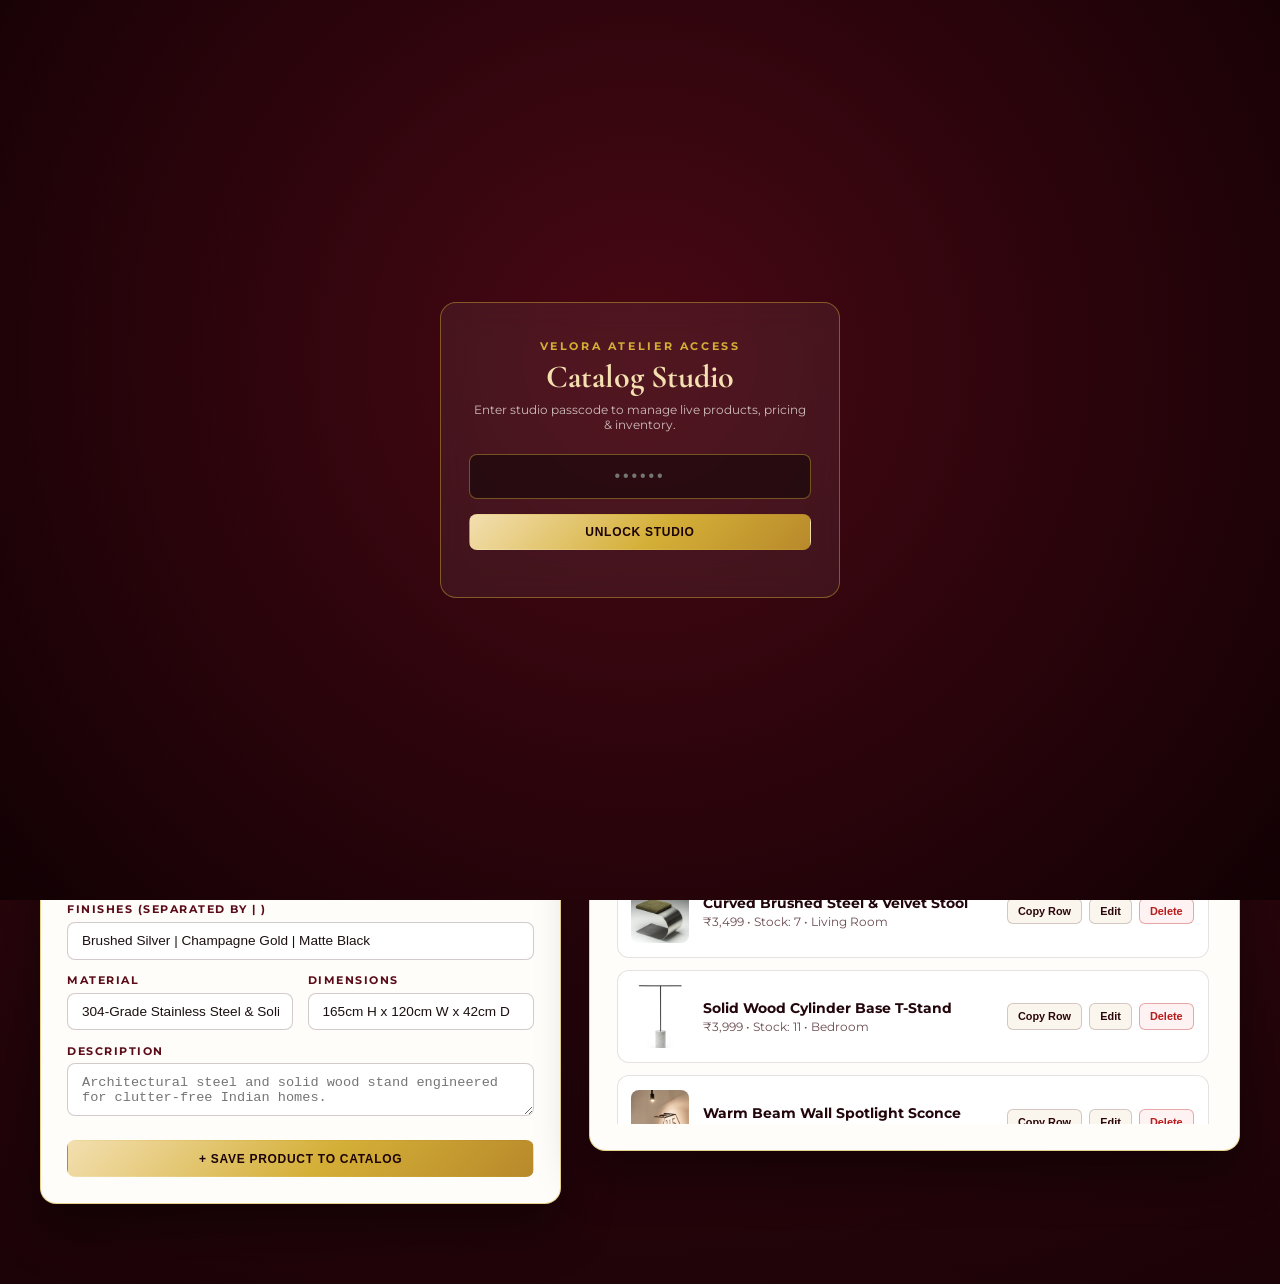
==== commit 79636941: "Add drag-and-drop photo upload with auto-compression & live preview in VELORA Admin Studio" ====
--- a/admin.html
+++ b/admin.html
@@ -85,7 +85,7 @@
       </p>
       <div class="btn-row">
         <a href="https://docs.google.com/spreadsheets/d/1yskAN_jSn2RRHHkt64wO0h4y855tGC2TdPm4NpKJFmM/edit" target="_blank" rel="noopener" class="btn btn-gold">Open Google Sheet &#8599;</a>
-        <button type="button" class="btn btn-outline" id="copyFullTsvBtn">Copy Full Catalog for Sheet</button>
+        <button type="button" class="btn btn-outline" id="copyFullTsvBtn">Copy Full Catalog for Sheet</button><button type="button" class="btn btn-outline" id="exportJsBtn">Download products.js</button>
       </div>
     </div>
 
@@ -135,9 +135,18 @@
             <label>Badge Tag</label>
             <input type="text" id="pBadge" value="New Release" placeholder="Best Seller / New Release" />
           </div>
-          <div class="field full">
-            <label>Product Image URL or Path *</label>
-            <input type="text" id="pImg1" required placeholder="assets/images/product-1.jpg or Google Drive / https image link" />
+                    <div class="field full">
+            <label>Product Photo (Upload from Device or Paste URL) *</label>
+            <div id="dropZone" style="border:1.5px dashed rgba(184,137,43,0.65);border-radius:10px;padding:0.9rem;background:#fbf6ed;display:flex;align-items:center;gap:0.9rem;cursor:pointer;margin-bottom:0.55rem;">
+              <img id="pImgPreview" src="assets/images/product-1.jpg" alt="Preview" style="width:58px;height:64px;object-fit:cover;border-radius:8px;border:1px solid rgba(59,9,18,0.18);background:#fff;flex-shrink:0;" />
+              <div style="flex:1;min-width:0;">
+                <div style="font-size:0.8rem;font-weight:700;color:#2b050b;">Click or Drag &amp; Drop Photo Here</div>
+                <div id="uploadHint" style="font-size:0.7rem;color:#6b4c52;margin-top:0.15rem;">Supports JPG, PNG, WEBP &bull; Auto-optimized for fast loading</div>
+              </div>
+              <span class="mini-btn" style="background:#2b050b;color:#f3dfb0;border:none;padding:0.48rem 0.85rem;">Choose File</span>
+              <input type="file" id="pImgFile" accept="image/*" style="display:none;" />
+            </div>
+            <input type="text" id="pImg1" required placeholder="Or paste image URL / assets/images/product-1.jpg" />
           </div>
           <div class="field full">
             <label>Finishes (Separated by | )</label>
@@ -201,7 +210,56 @@
 
       function saveItems() {
         localStorage.setItem(STORAGE_KEY, JSON.stringify(items));
-        renderList();
+              const dropZone = document.getElementById('dropZone');
+      const fileInput = document.getElementById('pImgFile');
+      const urlInput = document.getElementById('pImg1');
+      const previewImg = document.getElementById('pImgPreview');
+      const uploadHint = document.getElementById('uploadHint');
+
+      function processUploadedImage(file) {
+        if (!file || !file.type.startsWith('image/')) { notify('Please select a valid image file (JPG, PNG, WEBP).'); return; }
+        const reader = new FileReader();
+        reader.onload = function (ev) {
+          const img = new Image();
+          img.onload = function () {
+            const maxDim = 900;
+            let w = img.width, h = img.height;
+            if (w > maxDim || h > maxDim) {
+              if (w > h) { h = Math.round(h * (maxDim / w)); w = maxDim; }
+              else { w = Math.round(w * (maxDim / h)); h = maxDim; }
+            }
+            const canvas = document.createElement('canvas');
+            canvas.width = w; canvas.height = h;
+            const ctx = canvas.getContext('2d');
+            ctx.drawImage(img, 0, 0, w, h);
+            const dataUrl = canvas.toDataURL('image/webp', 0.82);
+            urlInput.value = dataUrl;
+            previewImg.src = dataUrl;
+            uploadHint.textContent = '✓ Uploaded "' + file.name + '" (' + Math.round(dataUrl.length / 1024) + ' KB optimized)';
+            notify('Photo uploaded & optimized!');
+          };
+          img.src = ev.target.result;
+        };
+        reader.readAsDataURL(file);
+      }
+
+      dropZone?.addEventListener('click', () => fileInput?.click());
+      fileInput?.addEventListener('change', (e) => { if (e.target.files[0]) processUploadedImage(e.target.files[0]); });
+      dropZone?.addEventListener('dragover', (e) => { e.preventDefault(); dropZone.style.borderColor = '#2b050b'; });
+      dropZone?.addEventListener('dragleave', () => { dropZone.style.borderColor = 'rgba(184,137,43,0.65)'; });
+      dropZone?.addEventListener('drop', (e) => { e.preventDefault(); dropZone.style.borderColor = 'rgba(184,137,43,0.65)'; if (e.dataTransfer.files[0]) processUploadedImage(e.dataTransfer.files[0]); });
+      urlInput?.addEventListener('input', () => { if (urlInput.value.trim()) previewImg.src = urlInput.value.trim(); });
+
+      document.getElementById('exportJsBtn')?.addEventListener('click', () => {
+        const jsOut = 'const VELORA_PRODUCTS = ' + JSON.stringify(items, null, 2) + ';\n';
+        const blob = new Blob([jsOut], { type: 'application/javascript' });
+        const a = document.createElement('a');
+        a.href = URL.createObjectURL(blob);
+        a.download = 'products.js';
+        a.click();
+        notify('Downloaded updated products.js!');
+      });
+      renderList();
       }
 
       function toSheetRow(p) {
@@ -260,7 +318,7 @@
           document.getElementById('pRoom').value = p.room;
           document.getElementById('pStock').value = p.stock ?? 12;
           document.getElementById('pBadge').value = p.badge || '';
-          document.getElementById('pImg1').value = p.image;
+          document.getElementById('pImg1').value = p.image; document.getElementById('pImgPreview').src = p.image;
           document.getElementById('pFinishes').value = (p.finishes || []).join(' | ');
           document.getElementById('pMaterial').value = p.material || '';
           document.getElementById('pDim').value = p.dimensions || '';
@@ -270,7 +328,7 @@
       });
 
       document.getElementById('cancelEditBtn').addEventListener('click', () => {
-        document.getElementById('productForm').reset();
+        document.getElementById('productForm').reset(); document.getElementById('pImgPreview').src = 'assets/images/product-1.jpg'; document.getElementById('uploadHint').textContent = 'Supports JPG, PNG, WEBP • Auto-optimized for fast loading';
         document.getElementById('editIndex').value = '-1';
         document.getElementById('formHeading').textContent = 'Add New Product';
         document.getElementById('submitBtn').textContent = '+ Save Product to Catalog';
@@ -333,8 +391,58 @@
         setTimeout(() => location.reload(), 650);
       });
 
+            const dropZone = document.getElementById('dropZone');
+      const fileInput = document.getElementById('pImgFile');
+      const urlInput = document.getElementById('pImg1');
+      const previewImg = document.getElementById('pImgPreview');
+      const uploadHint = document.getElementById('uploadHint');
+
+      function processUploadedImage(file) {
+        if (!file || !file.type.startsWith('image/')) { notify('Please select a valid image file (JPG, PNG, WEBP).'); return; }
+        const reader = new FileReader();
+        reader.onload = function (ev) {
+          const img = new Image();
+          img.onload = function () {
+            const maxDim = 900;
+            let w = img.width, h = img.height;
+            if (w > maxDim || h > maxDim) {
+              if (w > h) { h = Math.round(h * (maxDim / w)); w = maxDim; }
+              else { w = Math.round(w * (maxDim / h)); h = maxDim; }
+            }
+            const canvas = document.createElement('canvas');
+            canvas.width = w; canvas.height = h;
+            const ctx = canvas.getContext('2d');
+            ctx.drawImage(img, 0, 0, w, h);
+            const dataUrl = canvas.toDataURL('image/webp', 0.82);
+            urlInput.value = dataUrl;
+            previewImg.src = dataUrl;
+            uploadHint.textContent = '✓ Uploaded "' + file.name + '" (' + Math.round(dataUrl.length / 1024) + ' KB optimized)';
+            notify('Photo uploaded & optimized!');
+          };
+          img.src = ev.target.result;
+        };
+        reader.readAsDataURL(file);
+      }
+
+      dropZone?.addEventListener('click', () => fileInput?.click());
+      fileInput?.addEventListener('change', (e) => { if (e.target.files[0]) processUploadedImage(e.target.files[0]); });
+      dropZone?.addEventListener('dragover', (e) => { e.preventDefault(); dropZone.style.borderColor = '#2b050b'; });
+      dropZone?.addEventListener('dragleave', () => { dropZone.style.borderColor = 'rgba(184,137,43,0.65)'; });
+      dropZone?.addEventListener('drop', (e) => { e.preventDefault(); dropZone.style.borderColor = 'rgba(184,137,43,0.65)'; if (e.dataTransfer.files[0]) processUploadedImage(e.dataTransfer.files[0]); });
+      urlInput?.addEventListener('input', () => { if (urlInput.value.trim()) previewImg.src = urlInput.value.trim(); });
+
+      document.getElementById('exportJsBtn')?.addEventListener('click', () => {
+        const jsOut = 'const VELORA_PRODUCTS = ' + JSON.stringify(items, null, 2) + ';\n';
+        const blob = new Blob([jsOut], { type: 'application/javascript' });
+        const a = document.createElement('a');
+        a.href = URL.createObjectURL(blob);
+        a.download = 'products.js';
+        a.click();
+        notify('Downloaded updated products.js!');
+      });
       renderList();
     })();
   </script>
 </body>
 </html>
+
